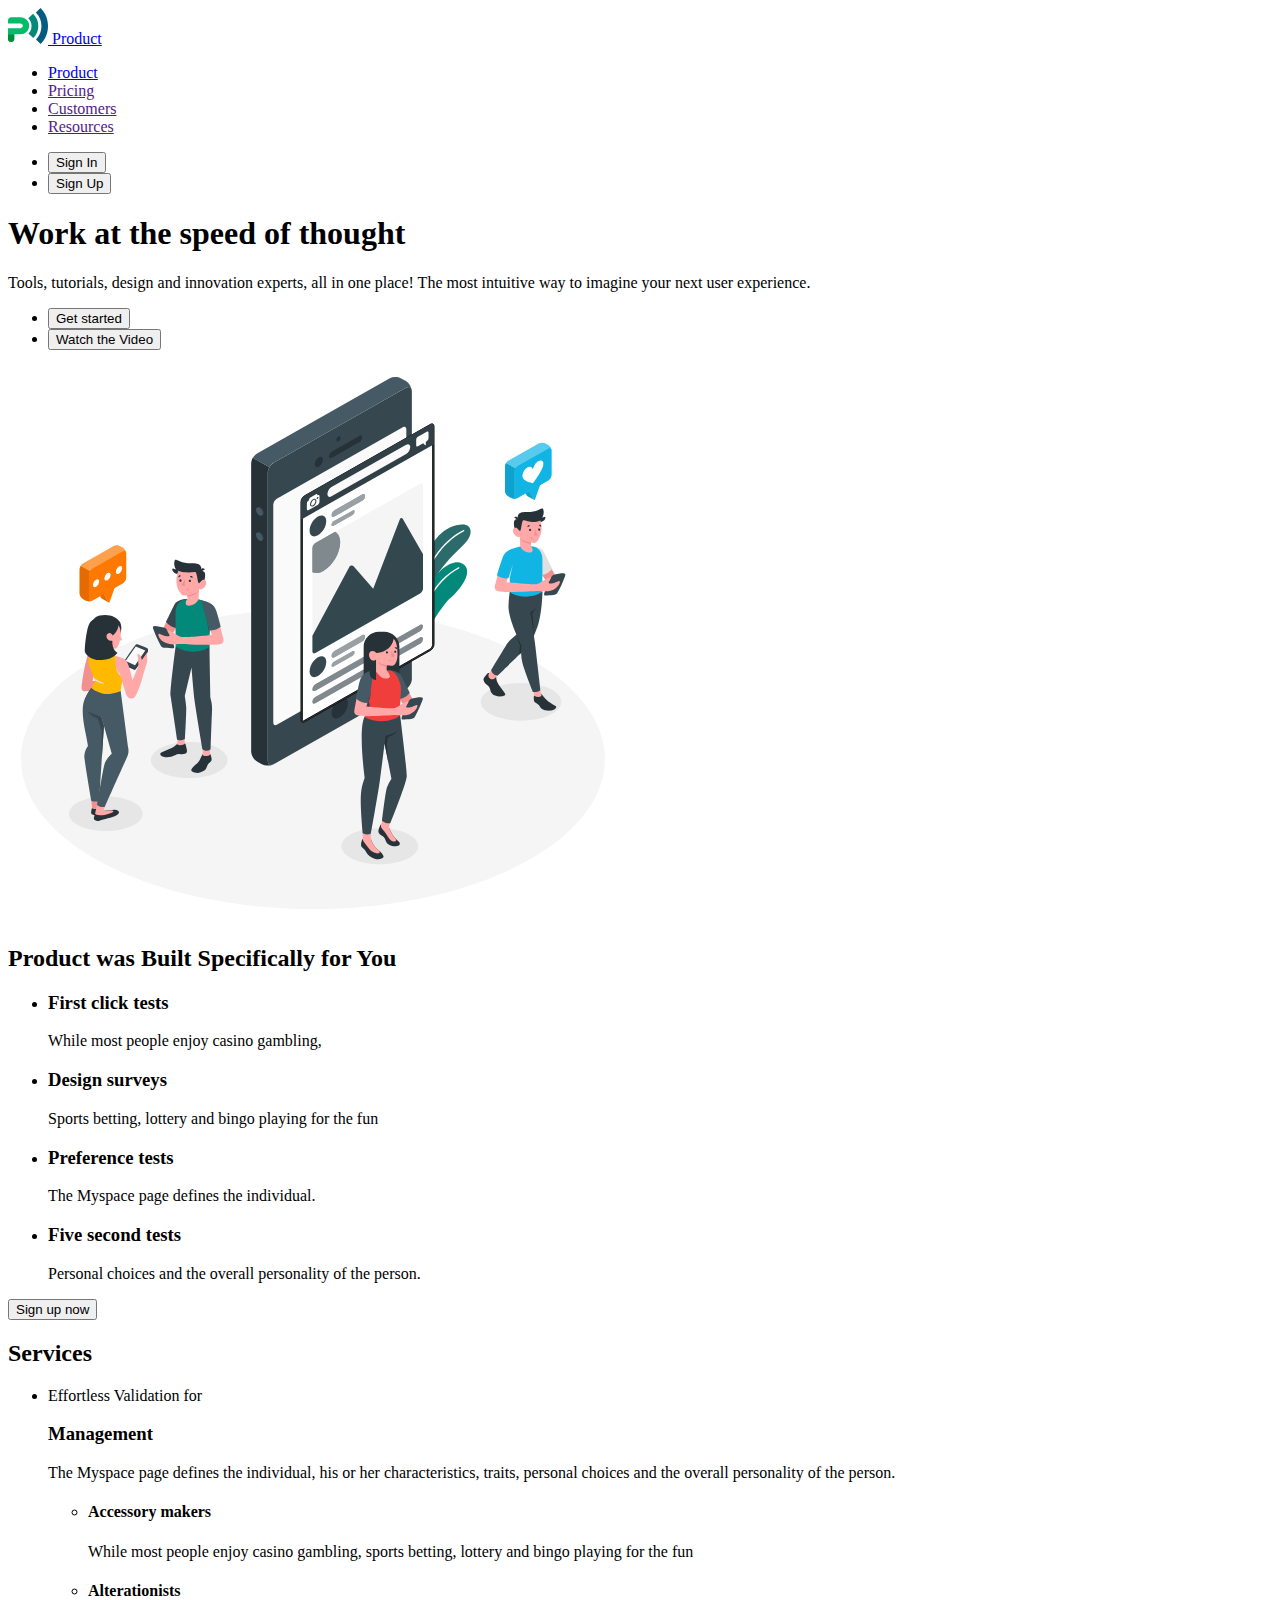
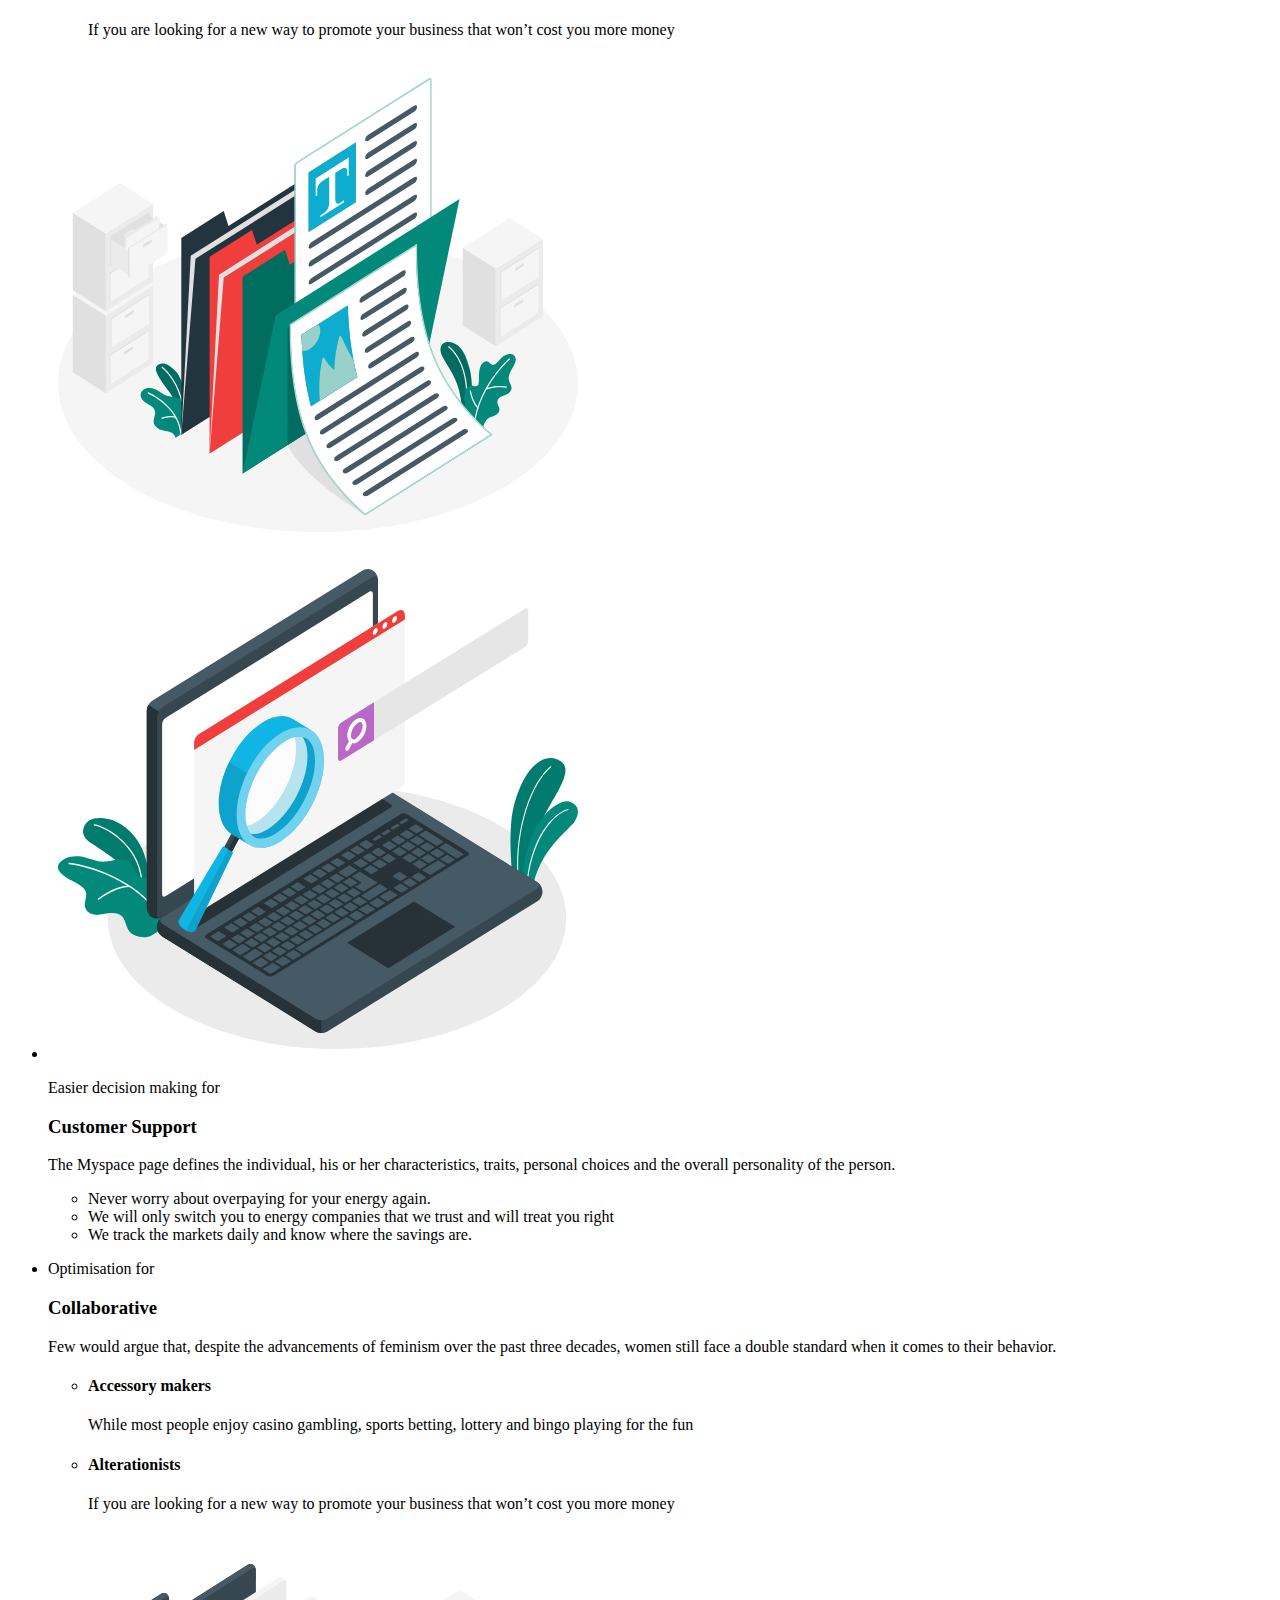
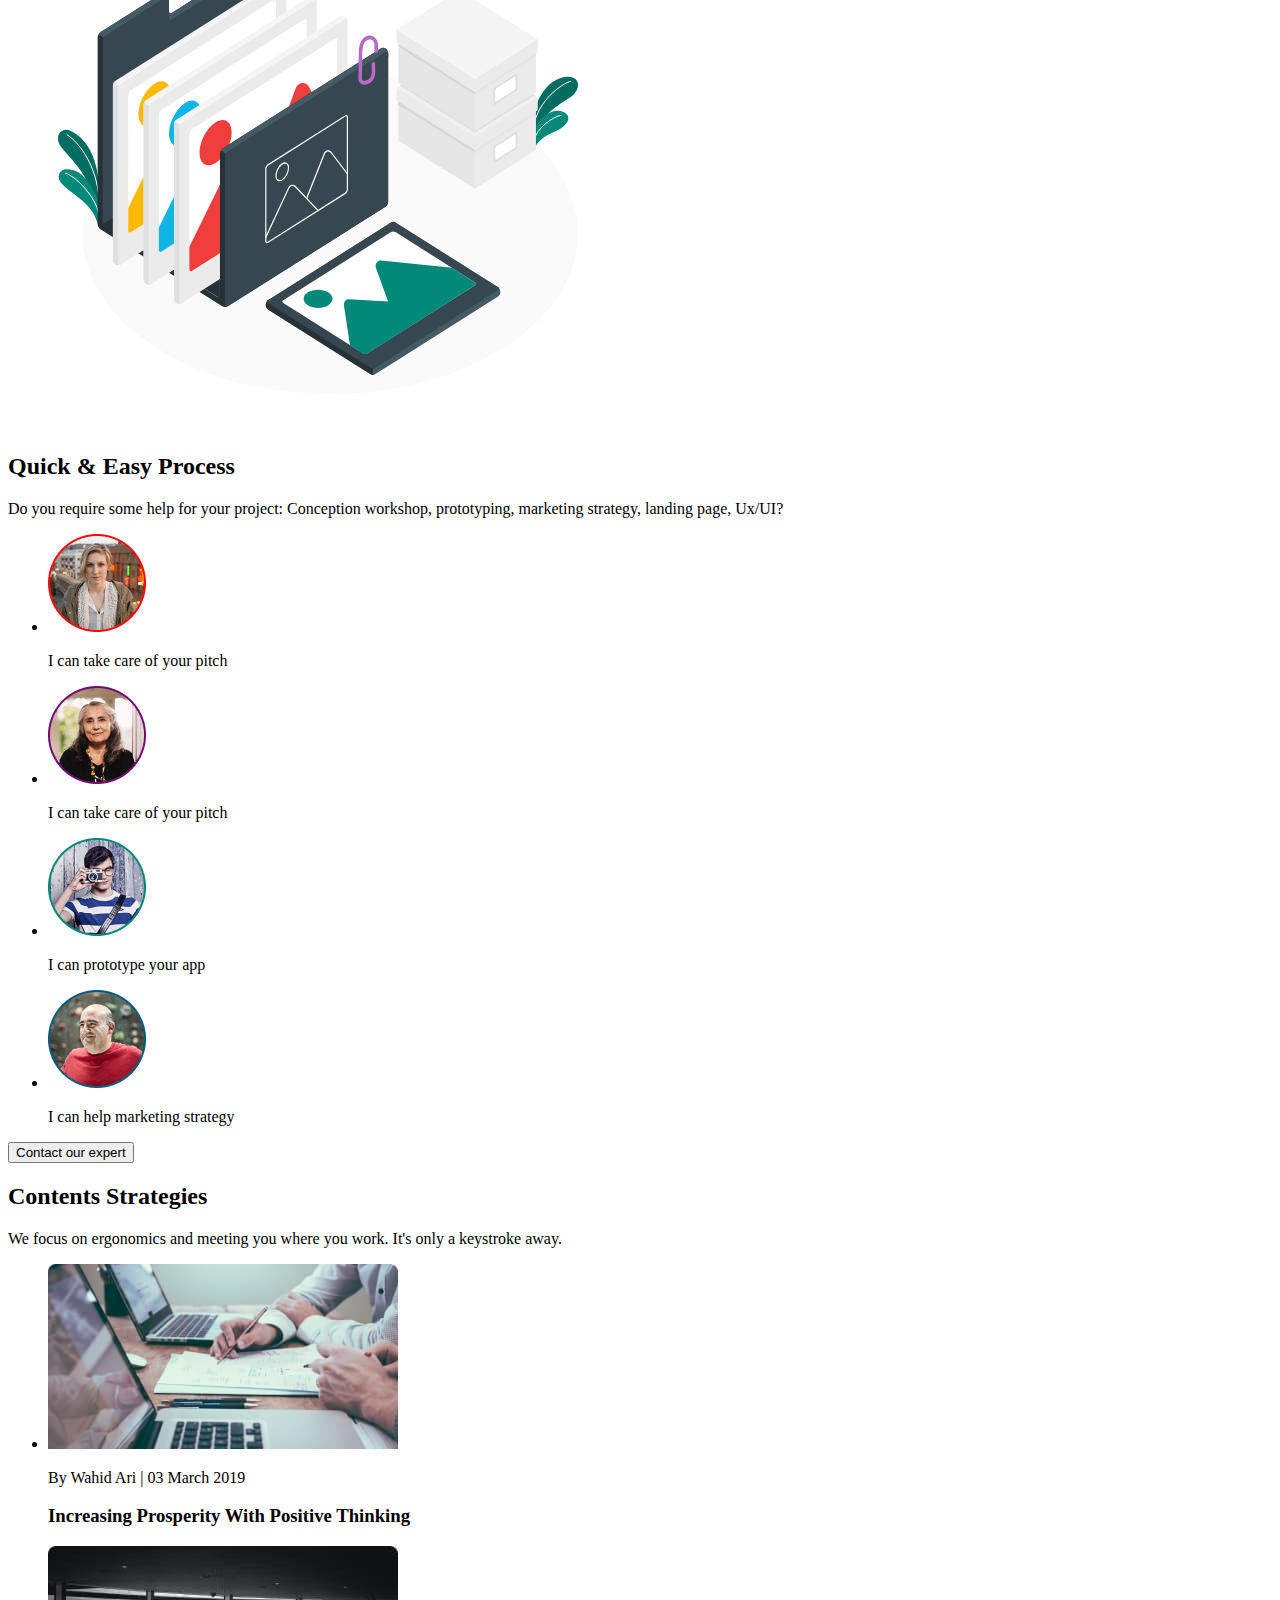
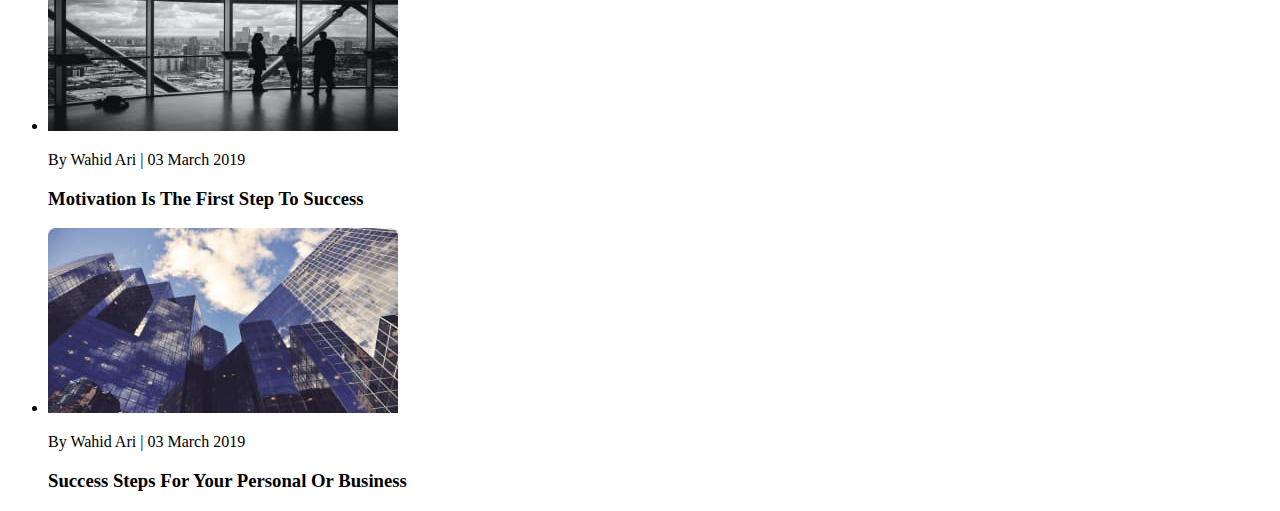
==== index.html @ 55a590fb "add strategies markup" ====
<!DOCTYPE html>
<html lang="en">
  <head>
    <meta charset="UTF-8" />
    <meta name="viewport" content="width=device-width, initial-scale=1.0" />
    <title>Product</title>
  </head>

  <body>
    <header>
      <nav>
        <a href="./index.html">
          <img src="./image/logo.svg" alt="logo" width="40" height="36" />
          Product
        </a>
        <ul>
          <li>
            <a href="./index.html">Product</a>
          </li>
          <li>
            <a href="">Pricing</a>
          </li>
          <li>
            <a href="">Customers</a>
          </li>
          <li>
            <a href="">Resources</a>
          </li>
        </ul>
      </nav>
      <ul>
        <li>
          <button type="button">Sign In</button>
        </li>
        <li>
          <button type="button">Sign Up</button>
        </li>
      </ul>
    </header>
    <main>
      <section>
        <h1>Work at the speed of thought</h1>
        <p>
          Tools, tutorials, design and innovation experts, all in one place! The
          most intuitive way to imagine your next user experience.
        </p>
        <ul>
          <li><button type="button">Get started</button></li>
          <li><button type="button">Watch the Video</button></li>
        </ul>
        <img
          src="./image/hero-img.svg"
          alt="hero img"
          width="610"
          height="555"
        />
      </section>
      <!-- section2 -->
      <section>
        <h2>Product was Built Specifically for You</h2>
        <ul>
          <li>
            <h3>First click tests</h3>
            <p>While most people enjoy casino gambling,</p>
          </li>
          <li>
            <h3>Design surveys</h3>
            <p>Sports betting, lottery and bingo playing for the fun</p>
          </li>
          <li>
            <h3>Preference tests</h3>
            <p>The Myspace page defines the individual.</p>
          </li>
          <li>
            <h3>Five second tests</h3>
            <p>Personal choices and the overall personality of the person.</p>
          </li>
        </ul>
        <button type="button">Sign up now</button>
      </section>
      <section>
        <h2>Services</h2>
        <ul>
          <li>
            <p>Effortless Validation for</p>
            <h3>Management</h3>
            <p>
              The Myspace page defines the individual, his or her
              characteristics, traits, personal choices and the overall
              personality of the person.
            </p>
            <ul>
              <li>
                <h4>Accessory makers</h4>
                <p>
                  While most people enjoy casino gambling, sports betting,
                  lottery and bingo playing for the fun
                </p>
              </li>
              <li>
                <h4>Alterationists</h4>
                <p>
                  If you are looking for a new way to promote your business that
                  won’t cost you more money
                </p>
              </li>
            </ul>
            <img
              src="./image/management-img.svg"
              alt="Management"
              width="540"
              height="500"
            />
          </li>
          <li>
            <img
              src="./image/support-img.svg"
              alt="Support"
              width="540"
              height="500"
            />
            <p>Easier decision making for</p>
            <h3>Customer Support</h3>
            <p>
              The Myspace page defines the individual, his or her
              characteristics, traits, personal choices and the overall
              personality of the person.
            </p>
            <ul>
              <li>Never worry about overpaying for your energy again.</li>
              <li>
                We will only switch you to energy companies that we trust and
                will treat you right
              </li>
              <li>
                We track the markets daily and know where the savings are.
              </li>
            </ul>
          </li>
          <li>
            <p>Optimisation for</p>
            <h3>Collaborative</h3>
            <p>
              Few would argue that, despite the advancements of feminism over
              the past three decades, women still face a double standard when it
              comes to their behavior.
            </p>
            <ul>
              <li>
                <h4>Accessory makers</h4>
                <p>
                  While most people enjoy casino gambling, sports betting,
                  lottery and bingo playing for the fun
                </p>
              </li>
              <li>
                <h4>Alterationists</h4>
                <p>
                  If you are looking for a new way to promote your business that
                  won’t cost you more money
                </p>
              </li>
            </ul>
            <img
              src="./image/collaboration-img.svg"
              alt="Collaboration"
              width="540"
              height="500"
            />
          </li>
        </ul>
      </section>

      <section>
        <h2>Quick & Easy Process</h2>
        <p>
          Do you require some help for your project: Conception workshop,
          prototyping, marketing strategy, landing page, Ux/UI?
        </p>
        <ul>
          <li>
            <img src="./image/avatar.png" alt="I can take care of your pitch" />
            <p>I can take care of your pitch</p>
          </li>
          <li>
            <img
              src="./image/avatar-1.png"
              alt="I can take care of your pitch"
            />
            <p>I can take care of your pitch</p>
          </li>
          <li>
            <img src="./image/avatar-2.png" alt="I can prototype your app" />
            <p>I can prototype your app</p>
          </li>
          <li>
            <img
              src="./image/avatar-3.png"
              alt="I can help marketing strategy"
            />
            <p>I can help marketing strategy</p>
          </li>
        </ul>
        <button type="button">Contact our expert</button>
      </section>
      <section>
        <h2>Contents Strategies</h2>
        <p>
          We focus on ergonomics and meeting you where you work. It's only a
          keystroke away.
        </p>
        <ul>
          <li>
            <img
              src="./image/image1.jpg"
              alt="laptop"
              width="350"
              height="185"
            />
            <p>By Wahid Ari | 03 March 2019</p>
            <h3>Increasing Prosperity With Positive Thinking</h3>
          </li>
          <li>
            <img src="./image/image2.jpg" alt="view" width="350" height="185" />
            <p>By Wahid Ari | 03 March 2019</p>
            <h3>Motivation Is The First Step To Success</h3>
          </li>
          <li>
            <img src="./image/image3.jpg" alt="city" width="350" height="185" />
            <p>By Wahid Ari | 03 March 2019</p>
            <h3>Success Steps For Your Personal Or Business</h3>
          </li>
        </ul>
      </section>
    </main>
  </body>
</html>
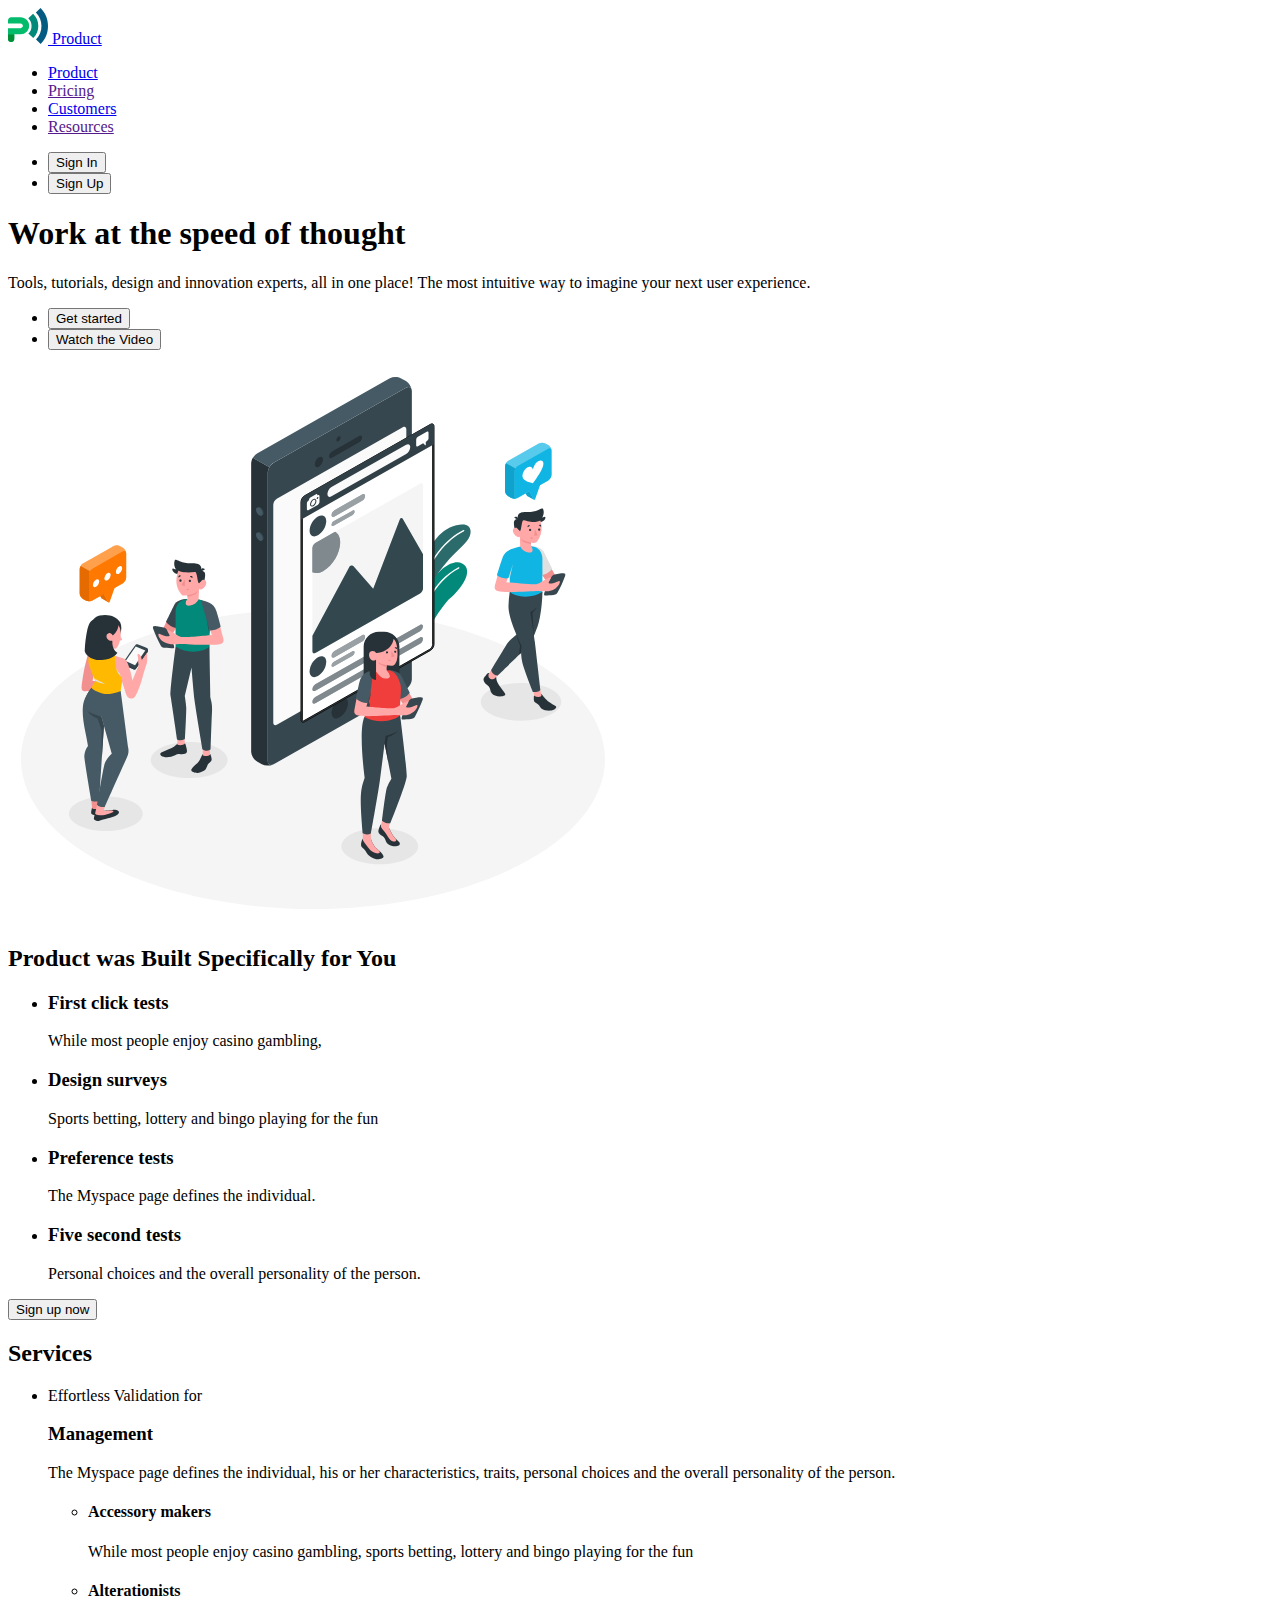
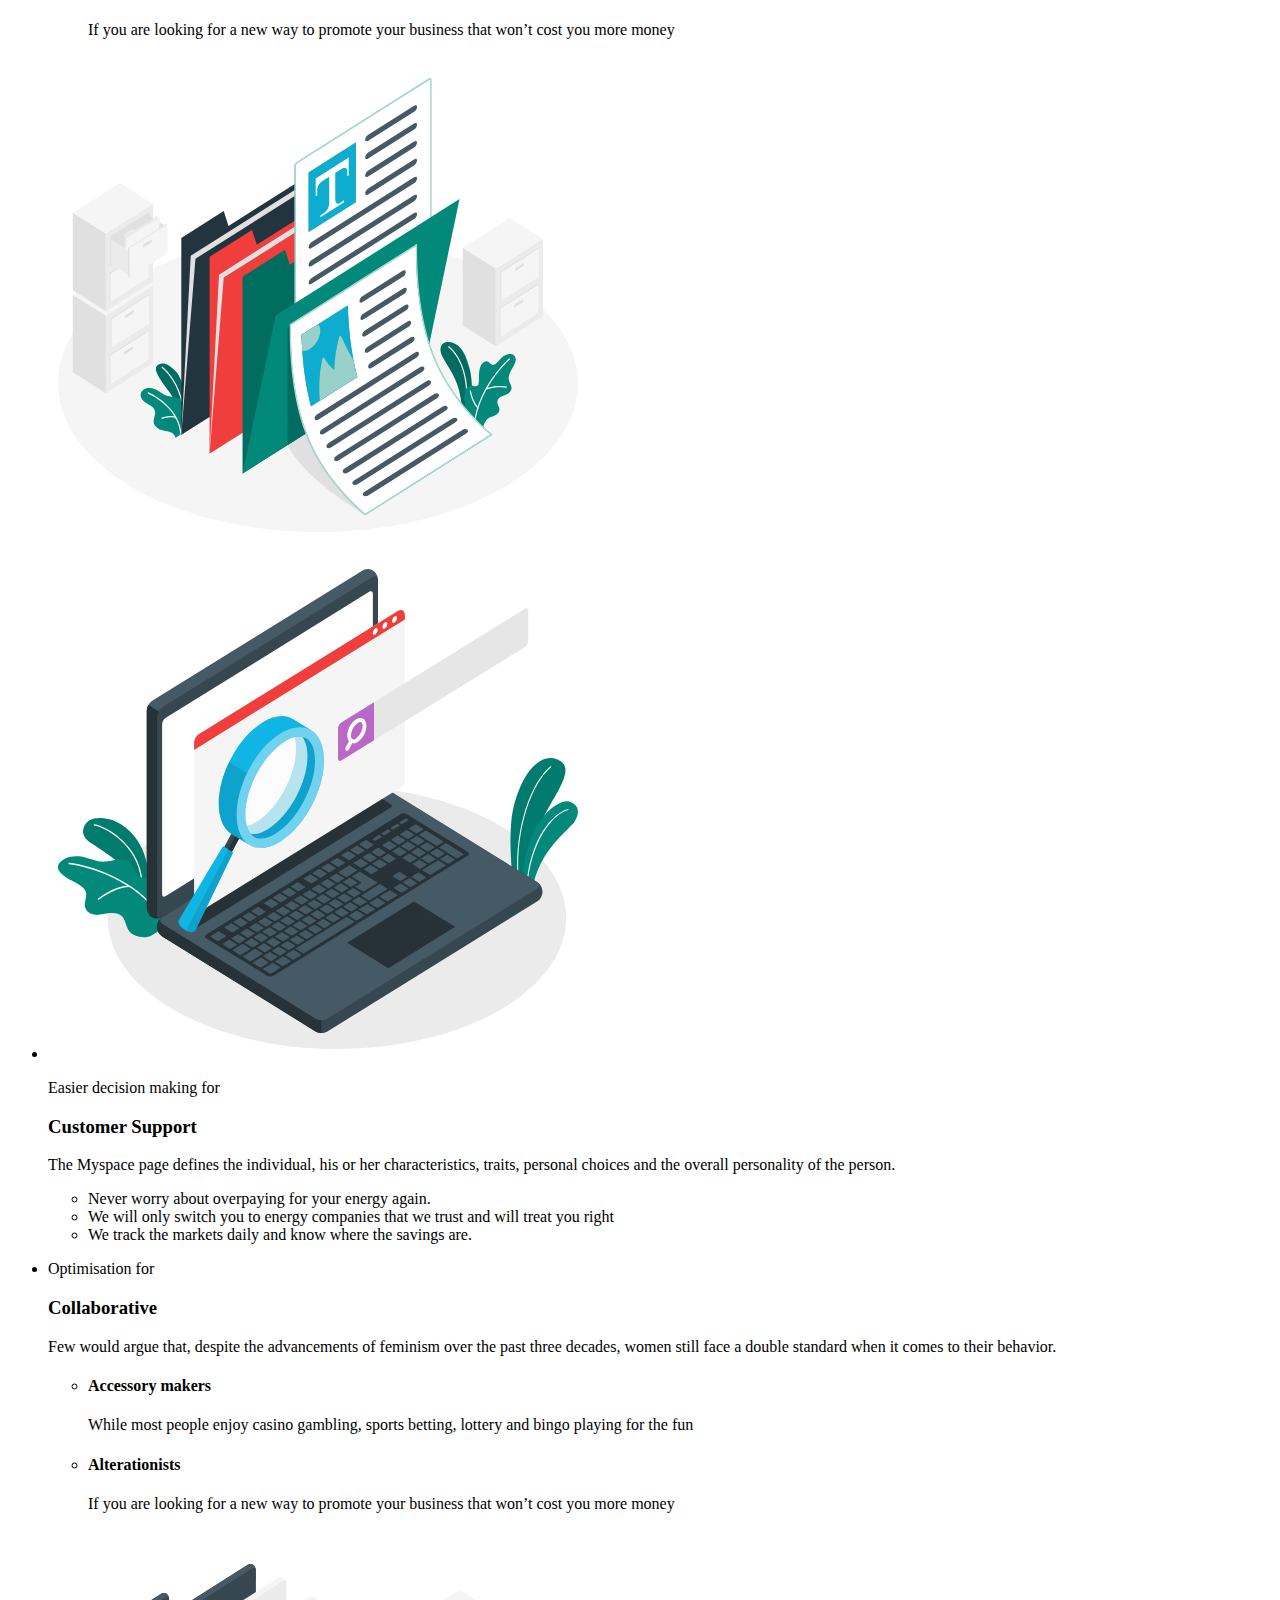
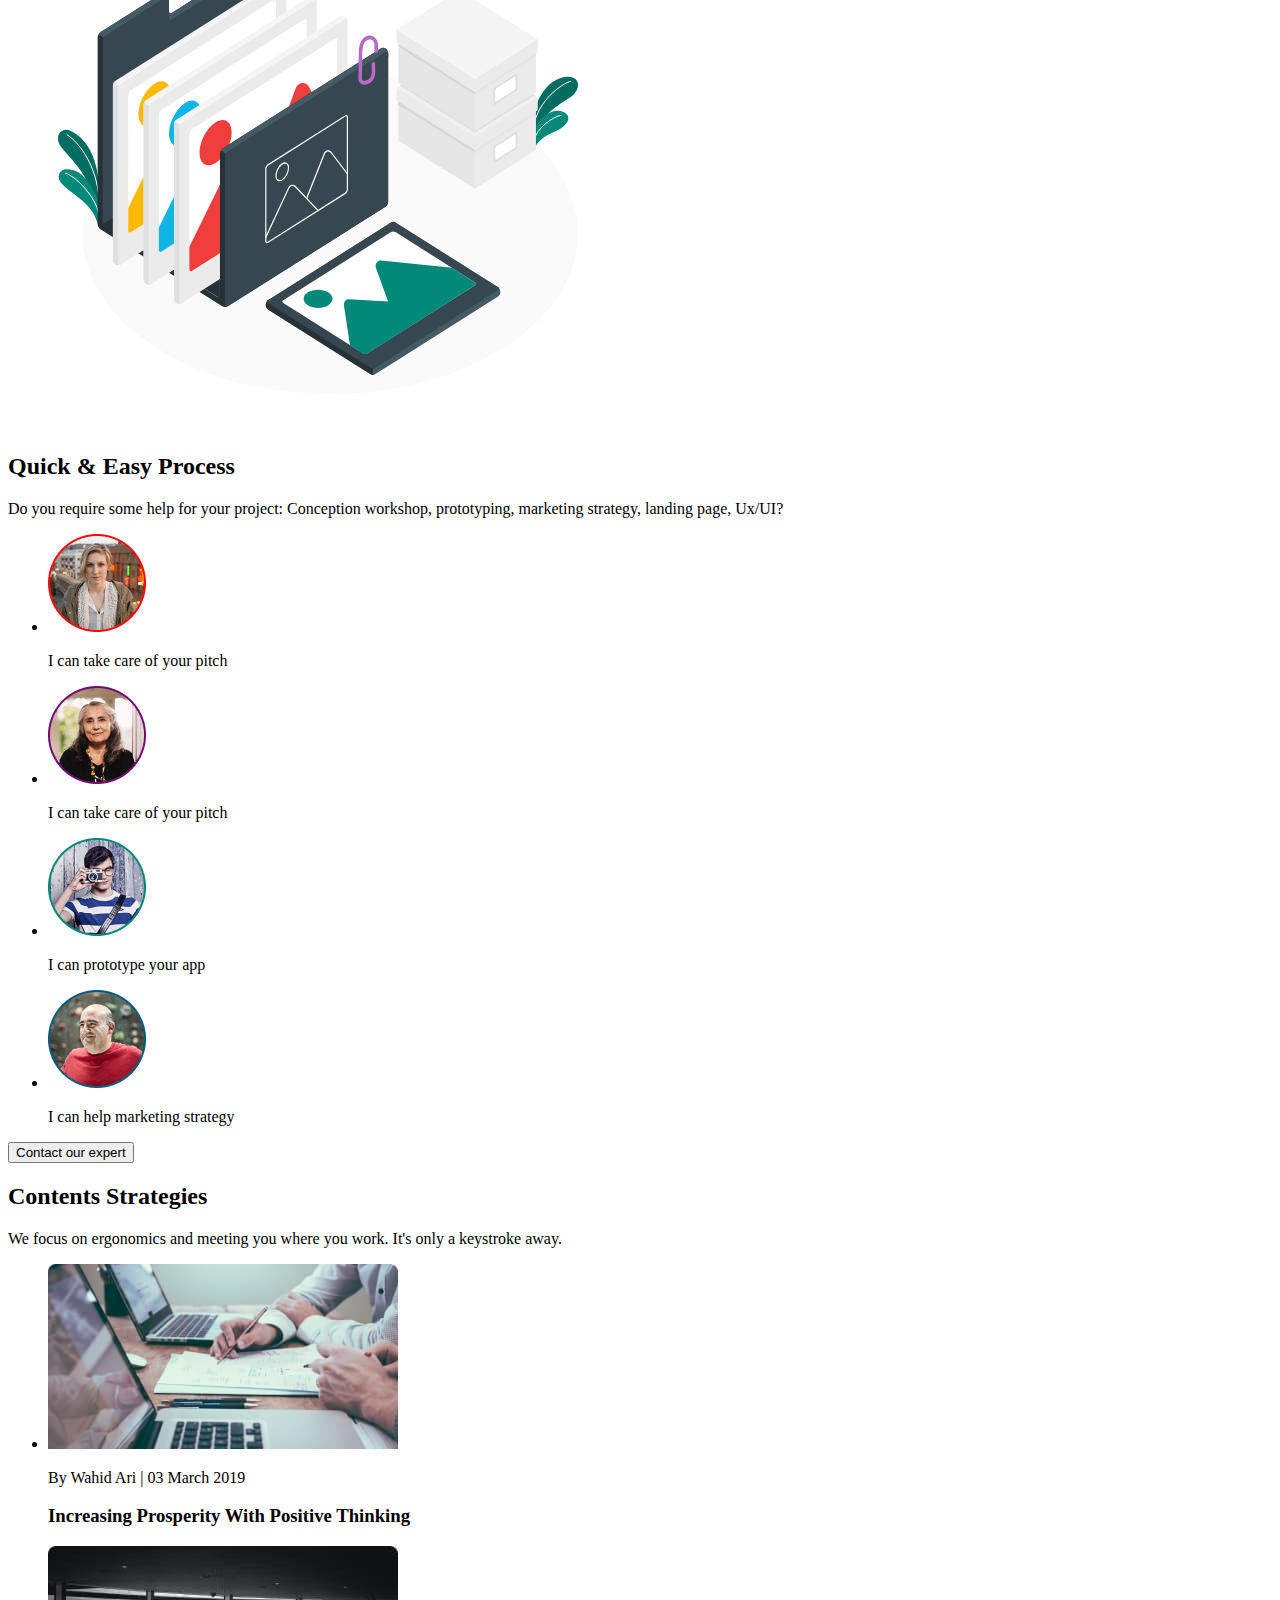
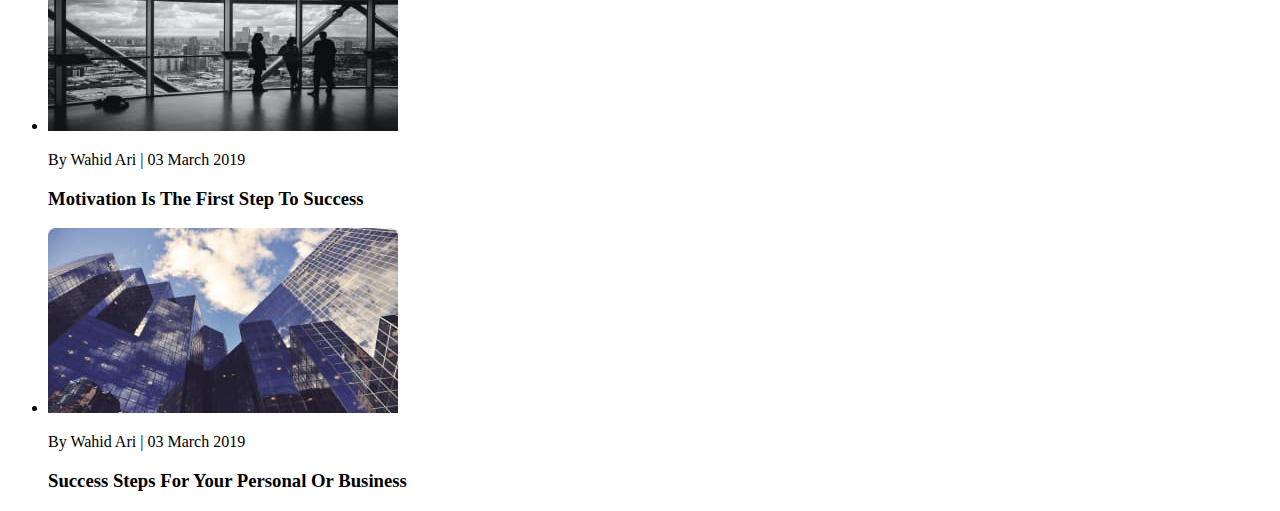
==== commit e31e8f4e: "edd second page" ====
--- a/index.html
+++ b/index.html
@@ -21,7 +21,7 @@
             <a href="">Pricing</a>
           </li>
           <li>
-            <a href="">Customers</a>
+            <a href="./customer.html">Customers</a>
           </li>
           <li>
             <a href="">Resources</a>
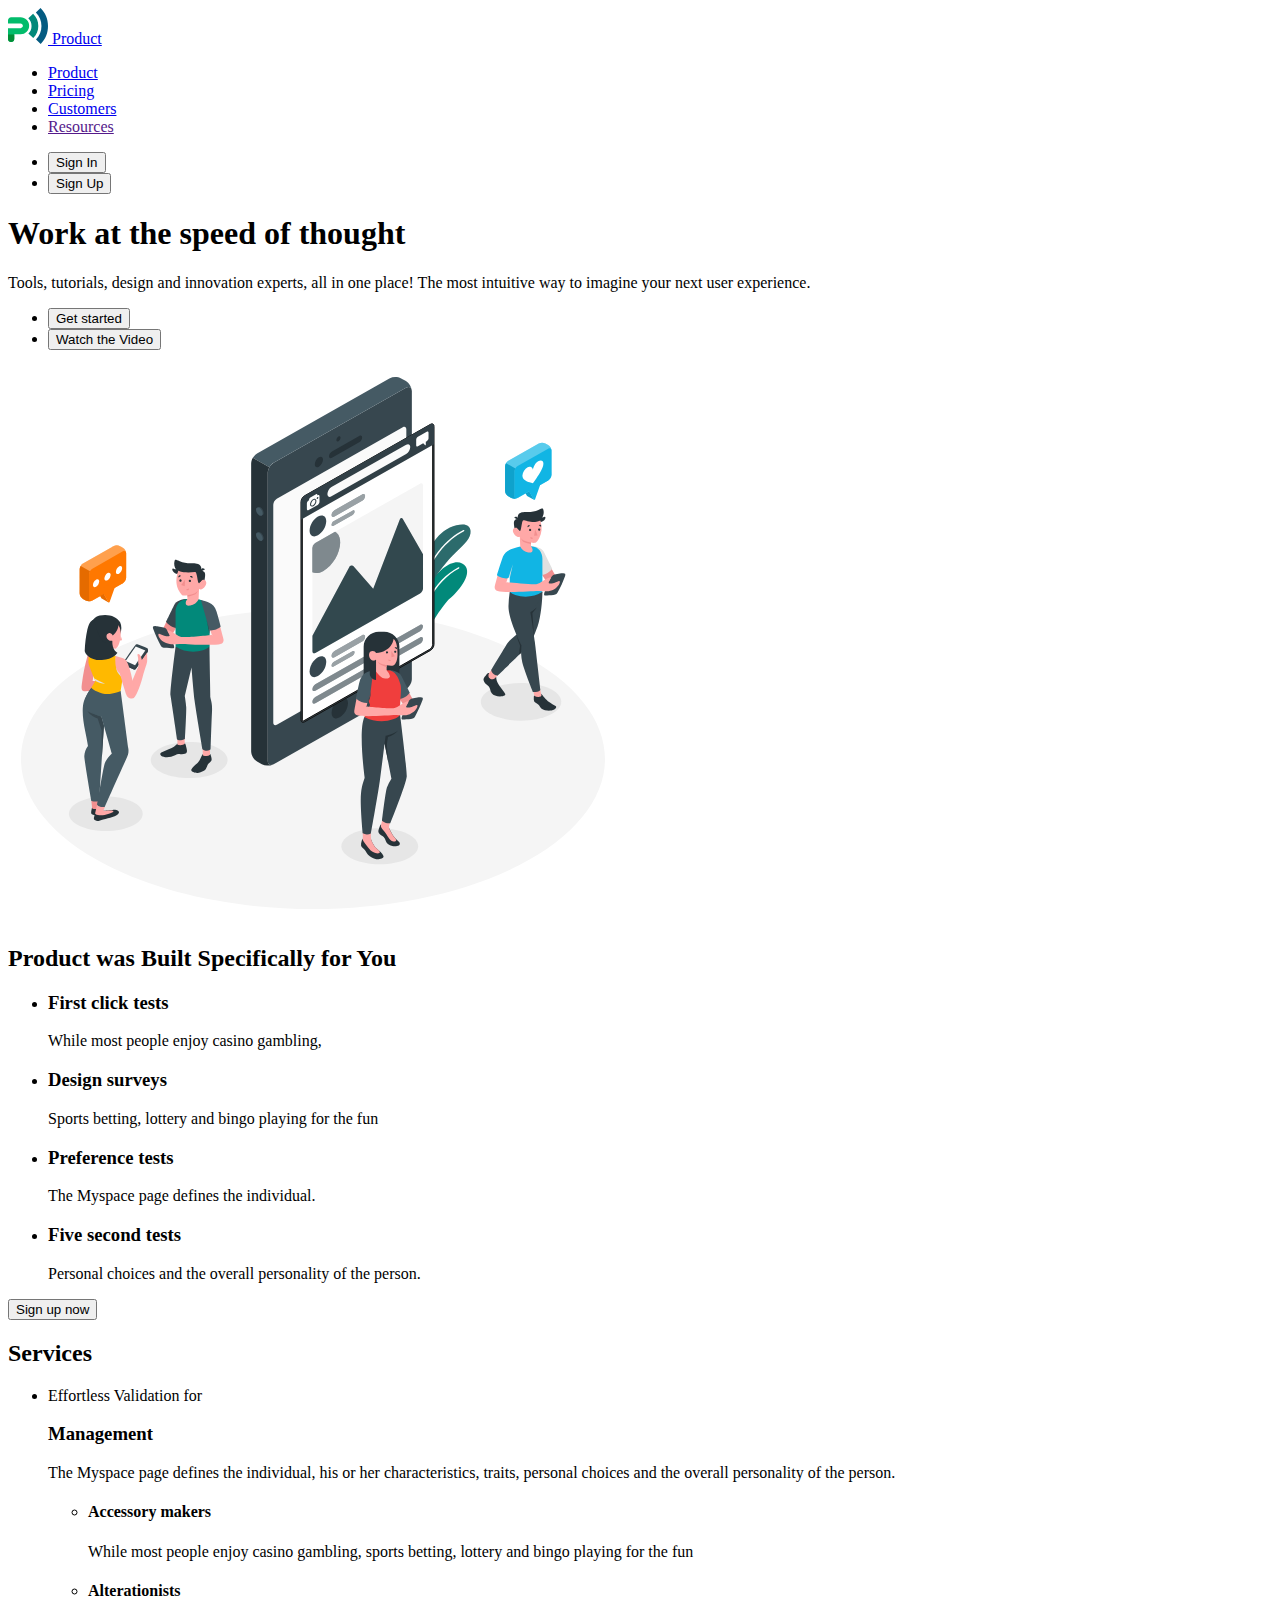
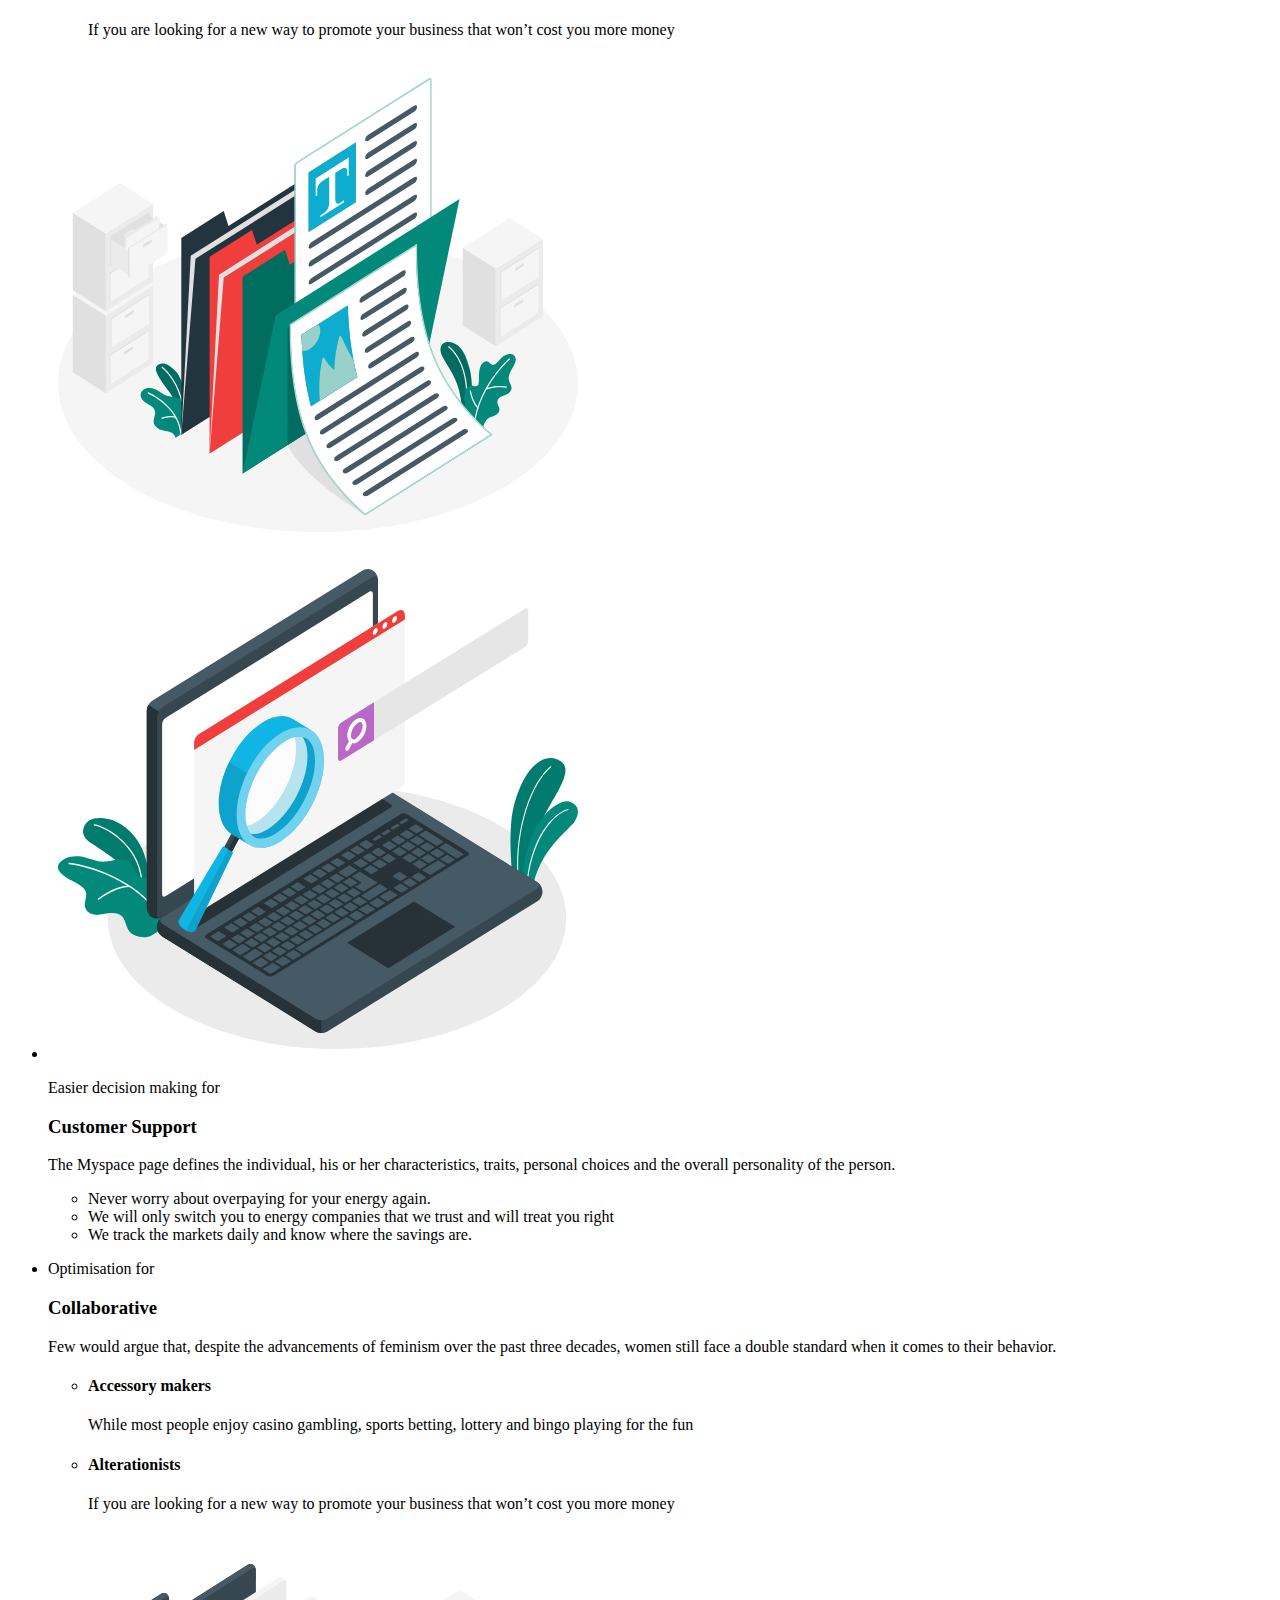
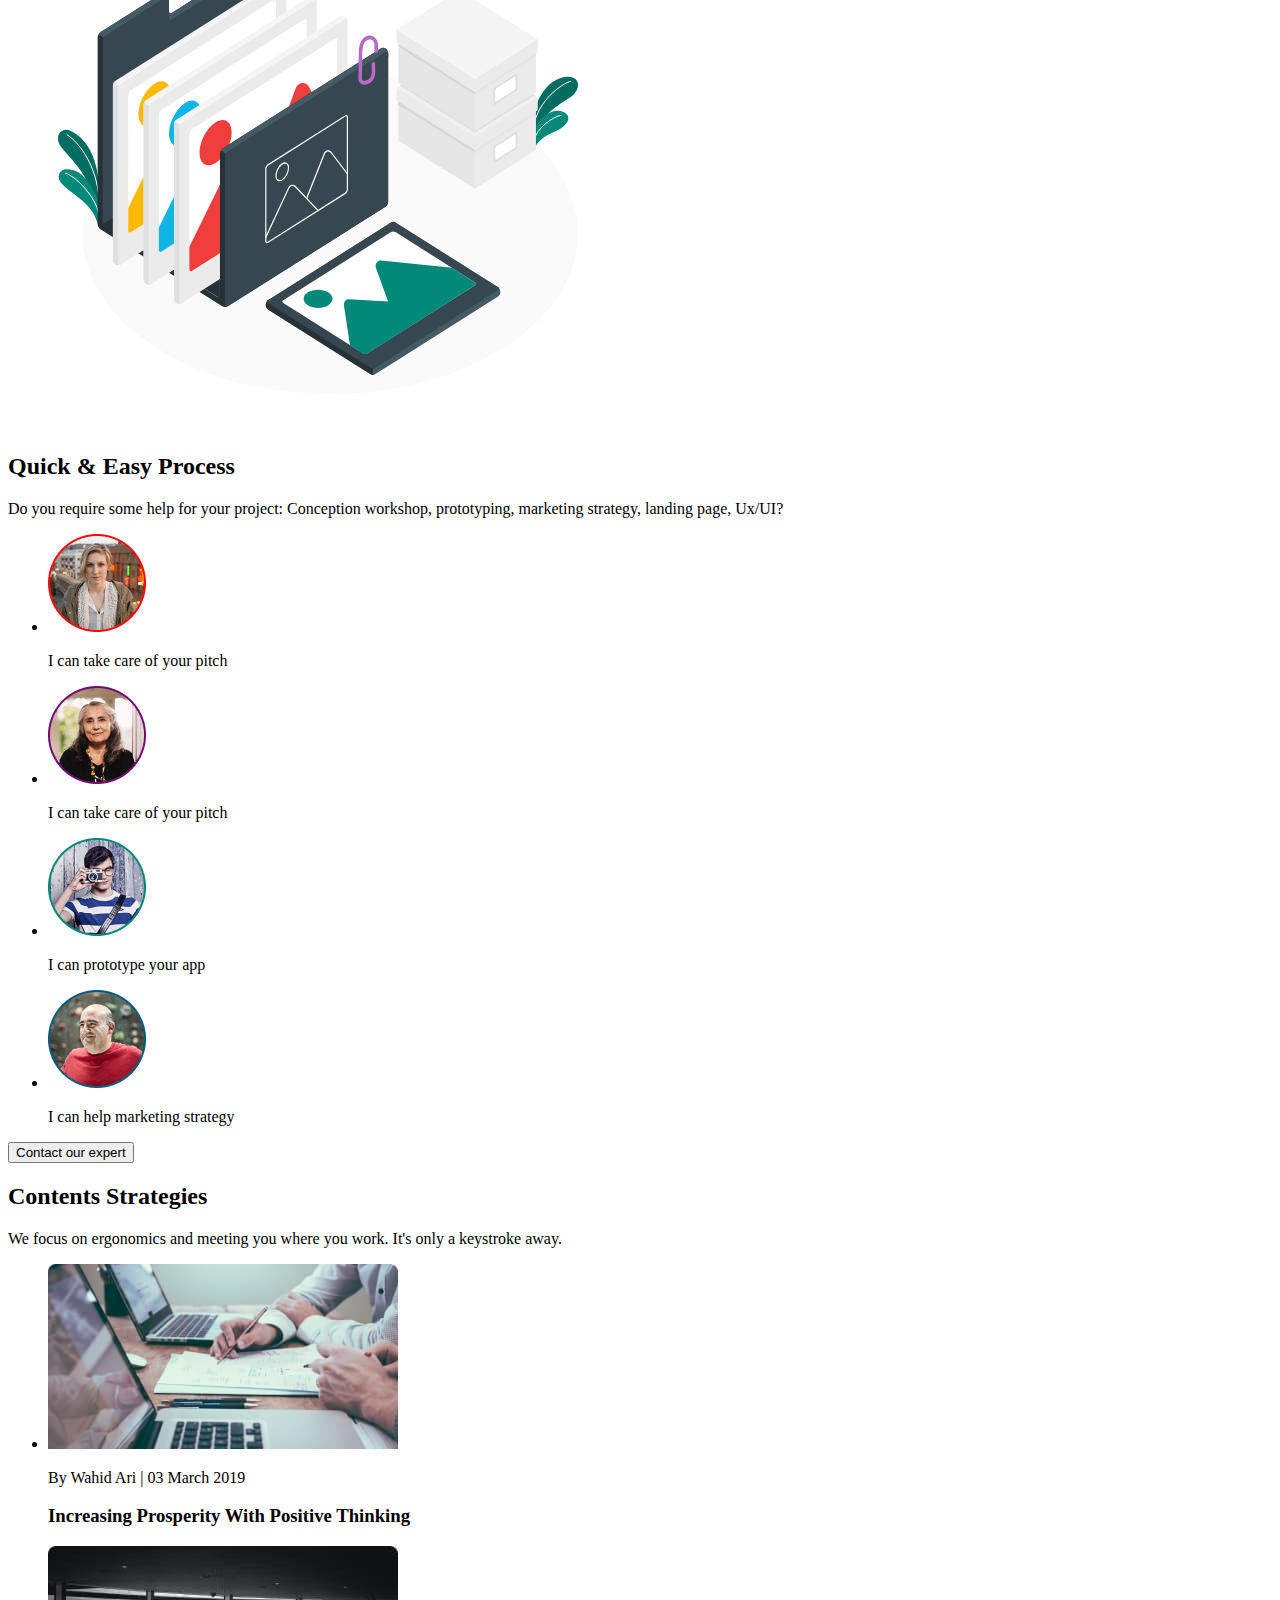
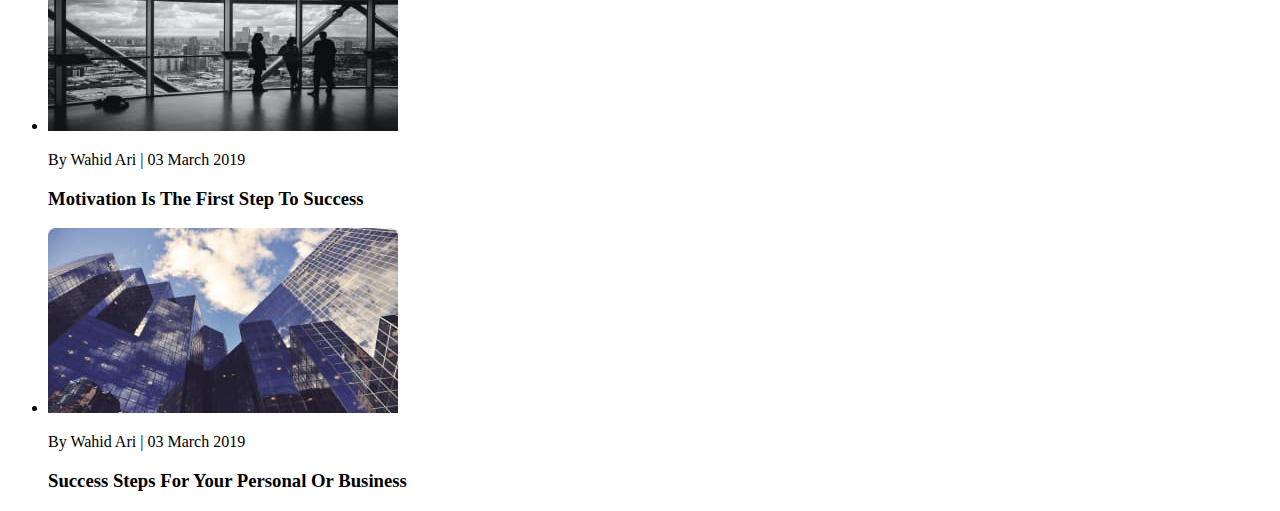
==== commit a1a2d5c5: "add pricing page" ====
--- a/index.html
+++ b/index.html
@@ -1,237 +1,208 @@
 <!DOCTYPE html>
 <html lang="en">
-  <head>
+
+<head>
     <meta charset="UTF-8" />
     <meta name="viewport" content="width=device-width, initial-scale=1.0" />
     <title>Product</title>
-  </head>
-
-  <body>
+</head>
+
+<body>
     <header>
-      <nav>
-        <a href="./index.html">
-          <img src="./image/logo.svg" alt="logo" width="40" height="36" />
-          Product
-        </a>
+        <nav>
+            <a href="./index.html">
+                <img src="./image/logo.svg" alt="logo" width="40" height="36" />
+                Product
+            </a>
+            <ul>
+                <li>
+                    <a href="./index.html">Product</a>
+                </li>
+                <li>
+                    <a href="./pricing.html">Pricing</a>
+                </li>
+                <li>
+                    <a href="./customer.html">Customers</a>
+                </li>
+                <li>
+                    <a href="">Resources</a>
+                </li>
+            </ul>
+        </nav>
         <ul>
-          <li>
-            <a href="./index.html">Product</a>
-          </li>
-          <li>
-            <a href="">Pricing</a>
-          </li>
-          <li>
-            <a href="./customer.html">Customers</a>
-          </li>
-          <li>
-            <a href="">Resources</a>
-          </li>
+            <li>
+                <button type="button">Sign In</button>
+            </li>
+            <li>
+                <button type="button">Sign Up</button>
+            </li>
         </ul>
-      </nav>
-      <ul>
-        <li>
-          <button type="button">Sign In</button>
-        </li>
-        <li>
-          <button type="button">Sign Up</button>
-        </li>
-      </ul>
     </header>
     <main>
-      <section>
-        <h1>Work at the speed of thought</h1>
-        <p>
-          Tools, tutorials, design and innovation experts, all in one place! The
-          most intuitive way to imagine your next user experience.
-        </p>
-        <ul>
-          <li><button type="button">Get started</button></li>
-          <li><button type="button">Watch the Video</button></li>
-        </ul>
-        <img
-          src="./image/hero-img.svg"
-          alt="hero img"
-          width="610"
-          height="555"
-        />
-      </section>
-      <!-- section2 -->
-      <section>
-        <h2>Product was Built Specifically for You</h2>
-        <ul>
-          <li>
-            <h3>First click tests</h3>
-            <p>While most people enjoy casino gambling,</p>
-          </li>
-          <li>
-            <h3>Design surveys</h3>
-            <p>Sports betting, lottery and bingo playing for the fun</p>
-          </li>
-          <li>
-            <h3>Preference tests</h3>
-            <p>The Myspace page defines the individual.</p>
-          </li>
-          <li>
-            <h3>Five second tests</h3>
-            <p>Personal choices and the overall personality of the person.</p>
-          </li>
-        </ul>
-        <button type="button">Sign up now</button>
-      </section>
-      <section>
-        <h2>Services</h2>
-        <ul>
-          <li>
-            <p>Effortless Validation for</p>
-            <h3>Management</h3>
+        <section>
+            <h1>Work at the speed of thought</h1>
             <p>
-              The Myspace page defines the individual, his or her
-              characteristics, traits, personal choices and the overall
-              personality of the person.
+                Tools, tutorials, design and innovation experts, all in one place! The
+                most intuitive way to imagine your next user experience.
             </p>
             <ul>
-              <li>
-                <h4>Accessory makers</h4>
-                <p>
-                  While most people enjoy casino gambling, sports betting,
-                  lottery and bingo playing for the fun
-                </p>
-              </li>
-              <li>
-                <h4>Alterationists</h4>
-                <p>
-                  If you are looking for a new way to promote your business that
-                  won’t cost you more money
-                </p>
-              </li>
-            </ul>
-            <img
-              src="./image/management-img.svg"
-              alt="Management"
-              width="540"
-              height="500"
-            />
-          </li>
-          <li>
-            <img
-              src="./image/support-img.svg"
-              alt="Support"
-              width="540"
-              height="500"
-            />
-            <p>Easier decision making for</p>
-            <h3>Customer Support</h3>
+                <li><button type="button">Get started</button></li>
+                <li><button type="button">Watch the Video</button></li>
+            </ul>
+            <img src="./image/hero-img.svg" alt="hero img" width="610" height="555" />
+        </section>
+        <!-- section2 -->
+        <section>
+            <h2>Product was Built Specifically for You</h2>
+            <ul>
+                <li>
+                    <h3>First click tests</h3>
+                    <p>While most people enjoy casino gambling,</p>
+                </li>
+                <li>
+                    <h3>Design surveys</h3>
+                    <p>Sports betting, lottery and bingo playing for the fun</p>
+                </li>
+                <li>
+                    <h3>Preference tests</h3>
+                    <p>The Myspace page defines the individual.</p>
+                </li>
+                <li>
+                    <h3>Five second tests</h3>
+                    <p>Personal choices and the overall personality of the person.</p>
+                </li>
+            </ul>
+            <button type="button">Sign up now</button>
+        </section>
+        <section>
+            <h2>Services</h2>
+            <ul>
+                <li>
+                    <p>Effortless Validation for</p>
+                    <h3>Management</h3>
+                    <p>
+                        The Myspace page defines the individual, his or her
+                        characteristics, traits, personal choices and the overall
+                        personality of the person.
+                    </p>
+                    <ul>
+                        <li>
+                            <h4>Accessory makers</h4>
+                            <p>
+                                While most people enjoy casino gambling, sports betting,
+                                lottery and bingo playing for the fun
+                            </p>
+                        </li>
+                        <li>
+                            <h4>Alterationists</h4>
+                            <p>
+                                If you are looking for a new way to promote your business that
+                                won’t cost you more money
+                            </p>
+                        </li>
+                    </ul>
+                    <img src="./image/management-img.svg" alt="Management" width="540" height="500" />
+                </li>
+                <li>
+                    <img src="./image/support-img.svg" alt="Support" width="540" height="500" />
+                    <p>Easier decision making for</p>
+                    <h3>Customer Support</h3>
+                    <p>
+                        The Myspace page defines the individual, his or her
+                        characteristics, traits, personal choices and the overall
+                        personality of the person.
+                    </p>
+                    <ul>
+                        <li>Never worry about overpaying for your energy again.</li>
+                        <li>
+                            We will only switch you to energy companies that we trust and
+                            will treat you right
+                        </li>
+                        <li>
+                            We track the markets daily and know where the savings are.
+                        </li>
+                    </ul>
+                </li>
+                <li>
+                    <p>Optimisation for</p>
+                    <h3>Collaborative</h3>
+                    <p>
+                        Few would argue that, despite the advancements of feminism over
+                        the past three decades, women still face a double standard when it
+                        comes to their behavior.
+                    </p>
+                    <ul>
+                        <li>
+                            <h4>Accessory makers</h4>
+                            <p>
+                                While most people enjoy casino gambling, sports betting,
+                                lottery and bingo playing for the fun
+                            </p>
+                        </li>
+                        <li>
+                            <h4>Alterationists</h4>
+                            <p>
+                                If you are looking for a new way to promote your business that
+                                won’t cost you more money
+                            </p>
+                        </li>
+                    </ul>
+                    <img src="./image/collaboration-img.svg" alt="Collaboration" width="540" height="500" />
+                </li>
+            </ul>
+        </section>
+
+        <section>
+            <h2>Quick & Easy Process</h2>
             <p>
-              The Myspace page defines the individual, his or her
-              characteristics, traits, personal choices and the overall
-              personality of the person.
+                Do you require some help for your project: Conception workshop,
+                prototyping, marketing strategy, landing page, Ux/UI?
             </p>
             <ul>
-              <li>Never worry about overpaying for your energy again.</li>
-              <li>
-                We will only switch you to energy companies that we trust and
-                will treat you right
-              </li>
-              <li>
-                We track the markets daily and know where the savings are.
-              </li>
-            </ul>
-          </li>
-          <li>
-            <p>Optimisation for</p>
-            <h3>Collaborative</h3>
+                <li>
+                    <img src="./image/avatar.png" alt="I can take care of your pitch" />
+                    <p>I can take care of your pitch</p>
+                </li>
+                <li>
+                    <img src="./image/avatar-1.png" alt="I can take care of your pitch" />
+                    <p>I can take care of your pitch</p>
+                </li>
+                <li>
+                    <img src="./image/avatar-2.png" alt="I can prototype your app" />
+                    <p>I can prototype your app</p>
+                </li>
+                <li>
+                    <img src="./image/avatar-3.png" alt="I can help marketing strategy" />
+                    <p>I can help marketing strategy</p>
+                </li>
+            </ul>
+            <button type="button">Contact our expert</button>
+        </section>
+        <section>
+            <h2>Contents Strategies</h2>
             <p>
-              Few would argue that, despite the advancements of feminism over
-              the past three decades, women still face a double standard when it
-              comes to their behavior.
+                We focus on ergonomics and meeting you where you work. It's only a
+                keystroke away.
             </p>
             <ul>
-              <li>
-                <h4>Accessory makers</h4>
-                <p>
-                  While most people enjoy casino gambling, sports betting,
-                  lottery and bingo playing for the fun
-                </p>
-              </li>
-              <li>
-                <h4>Alterationists</h4>
-                <p>
-                  If you are looking for a new way to promote your business that
-                  won’t cost you more money
-                </p>
-              </li>
-            </ul>
-            <img
-              src="./image/collaboration-img.svg"
-              alt="Collaboration"
-              width="540"
-              height="500"
-            />
-          </li>
-        </ul>
-      </section>
-
-      <section>
-        <h2>Quick & Easy Process</h2>
-        <p>
-          Do you require some help for your project: Conception workshop,
-          prototyping, marketing strategy, landing page, Ux/UI?
-        </p>
-        <ul>
-          <li>
-            <img src="./image/avatar.png" alt="I can take care of your pitch" />
-            <p>I can take care of your pitch</p>
-          </li>
-          <li>
-            <img
-              src="./image/avatar-1.png"
-              alt="I can take care of your pitch"
-            />
-            <p>I can take care of your pitch</p>
-          </li>
-          <li>
-            <img src="./image/avatar-2.png" alt="I can prototype your app" />
-            <p>I can prototype your app</p>
-          </li>
-          <li>
-            <img
-              src="./image/avatar-3.png"
-              alt="I can help marketing strategy"
-            />
-            <p>I can help marketing strategy</p>
-          </li>
-        </ul>
-        <button type="button">Contact our expert</button>
-      </section>
-      <section>
-        <h2>Contents Strategies</h2>
-        <p>
-          We focus on ergonomics and meeting you where you work. It's only a
-          keystroke away.
-        </p>
-        <ul>
-          <li>
-            <img
-              src="./image/image1.jpg"
-              alt="laptop"
-              width="350"
-              height="185"
-            />
-            <p>By Wahid Ari | 03 March 2019</p>
-            <h3>Increasing Prosperity With Positive Thinking</h3>
-          </li>
-          <li>
-            <img src="./image/image2.jpg" alt="view" width="350" height="185" />
-            <p>By Wahid Ari | 03 March 2019</p>
-            <h3>Motivation Is The First Step To Success</h3>
-          </li>
-          <li>
-            <img src="./image/image3.jpg" alt="city" width="350" height="185" />
-            <p>By Wahid Ari | 03 March 2019</p>
-            <h3>Success Steps For Your Personal Or Business</h3>
-          </li>
-        </ul>
-      </section>
+                <li>
+                    <img src="./image/image1.jpg" alt="laptop" width="350" height="185" />
+                    <p>By Wahid Ari | 03 March 2019</p>
+                    <h3>Increasing Prosperity With Positive Thinking</h3>
+                </li>
+                <li>
+                    <img src="./image/image2.jpg" alt="view" width="350" height="185" />
+                    <p>By Wahid Ari | 03 March 2019</p>
+                    <h3>Motivation Is The First Step To Success</h3>
+                </li>
+                <li>
+                    <img src="./image/image3.jpg" alt="city" width="350" height="185" />
+                    <p>By Wahid Ari | 03 March 2019</p>
+                    <h3>Success Steps For Your Personal Or Business</h3>
+                </li>
+            </ul>
+        </section>
     </main>
-  </body>
-</html>
+</body>
+
+</html>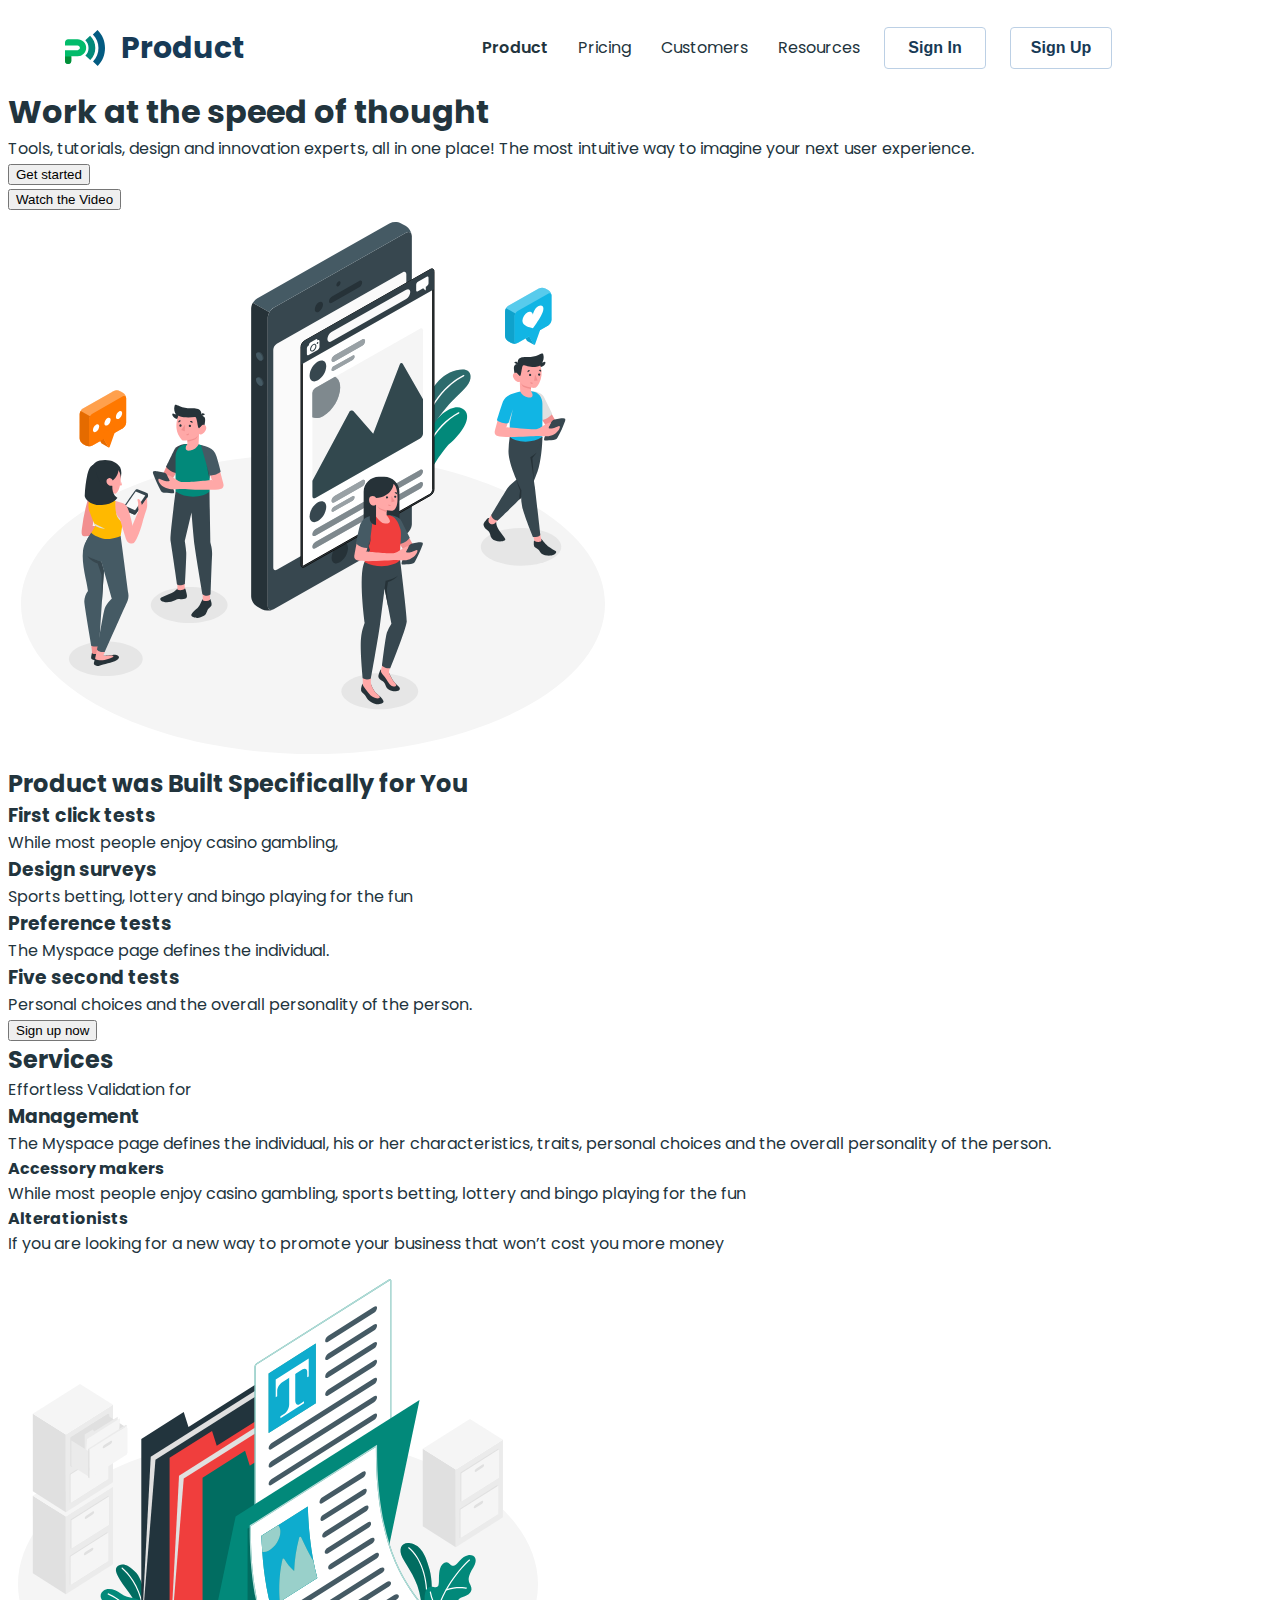
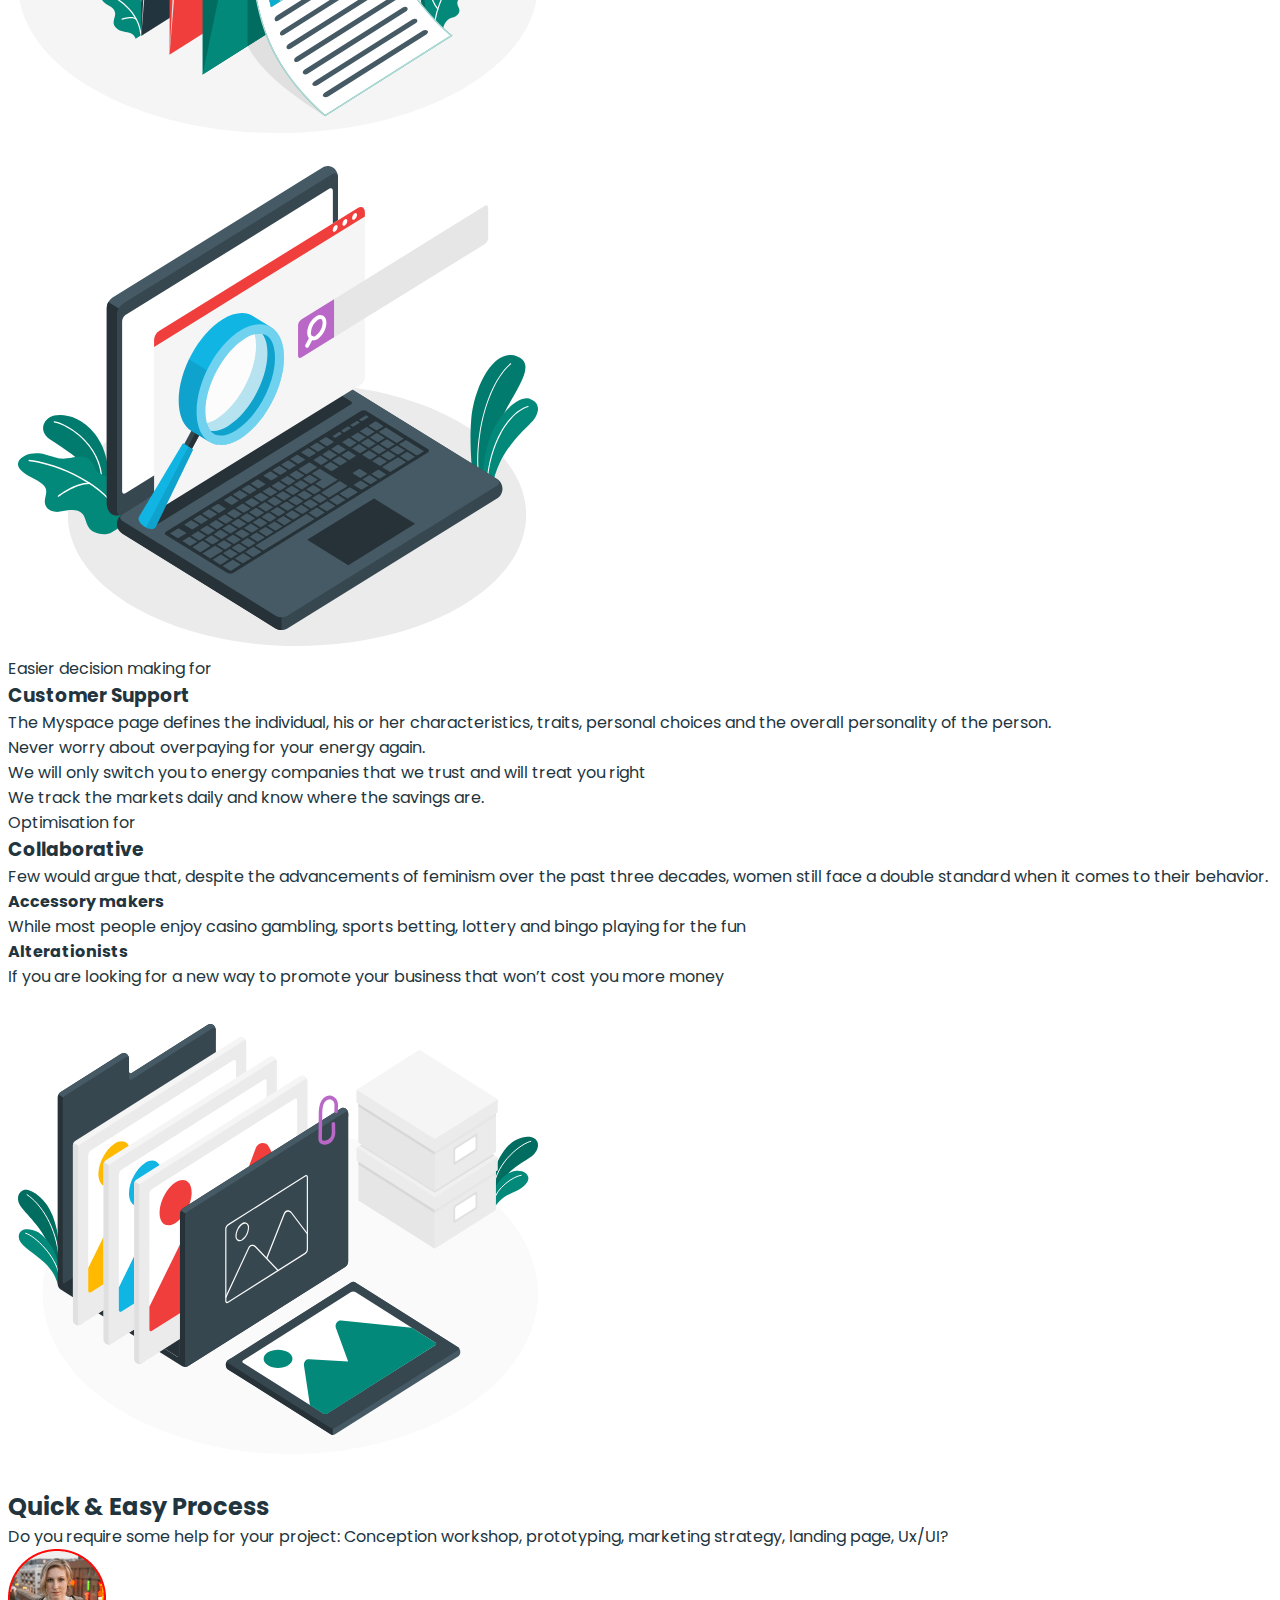
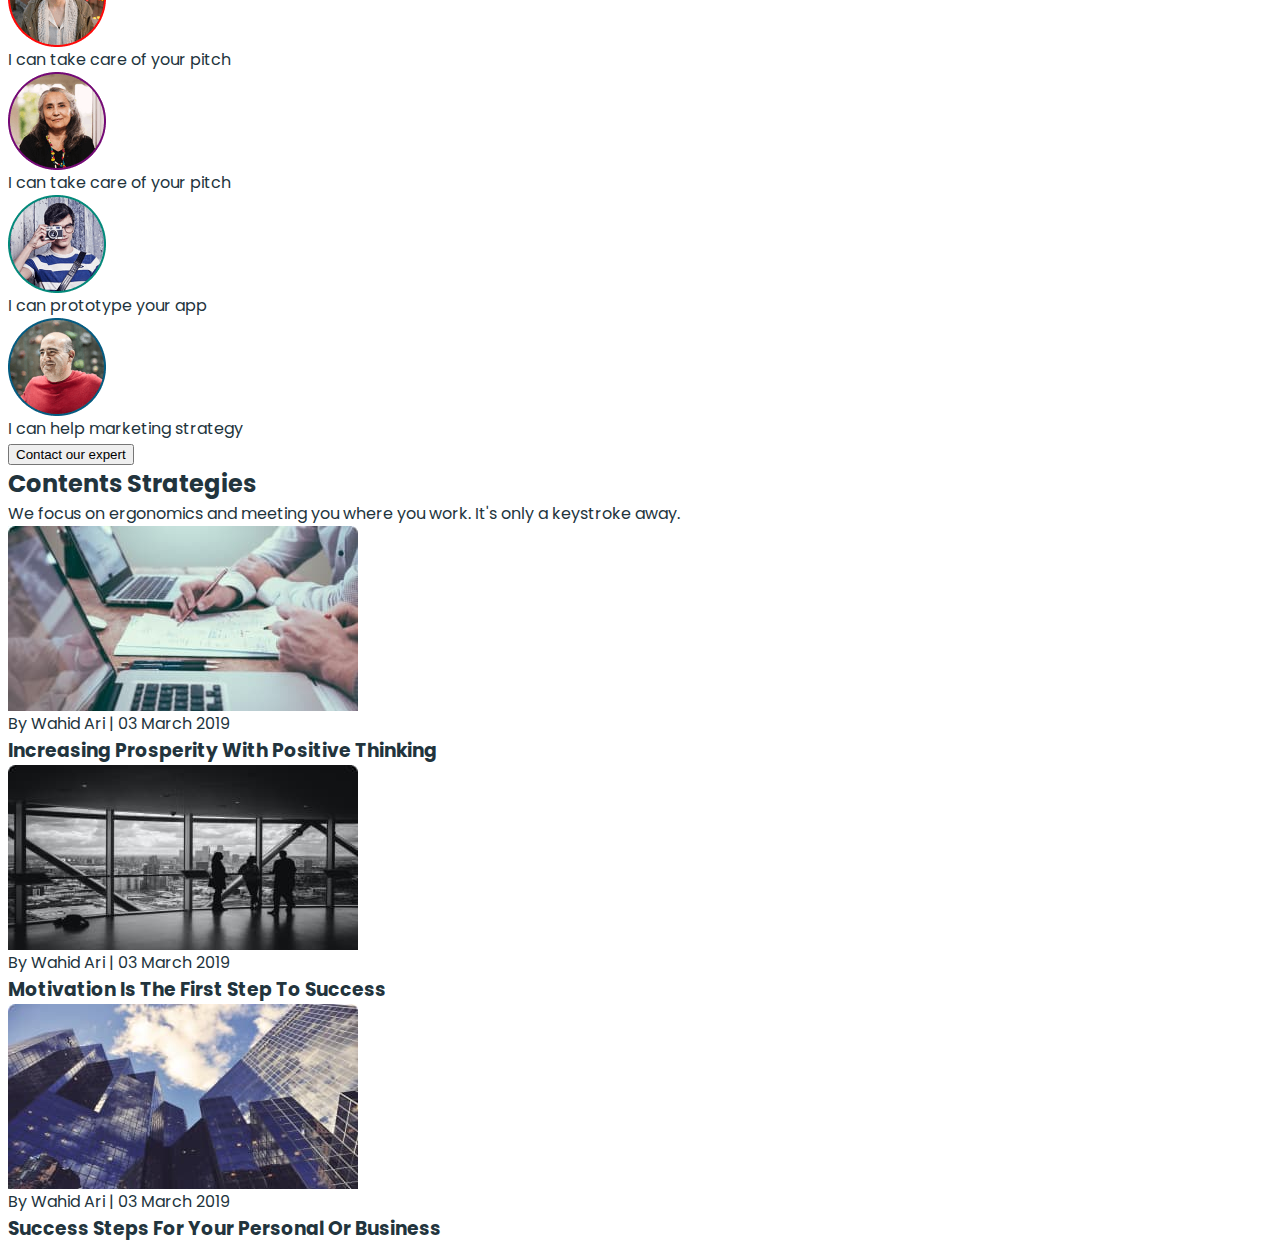
==== commit ed010d86: "add header styles" ====
--- a/index.html
+++ b/index.html
@@ -1,208 +1,262 @@
 <!DOCTYPE html>
 <html lang="en">
-
-<head>
+  <head>
     <meta charset="UTF-8" />
     <meta name="viewport" content="width=device-width, initial-scale=1.0" />
     <title>Product</title>
-</head>
-
-<body>
-    <header>
-        <nav>
-            <a href="./index.html">
-                <img src="./image/logo.svg" alt="logo" width="40" height="36" />
-                Product
-            </a>
-            <ul>
-                <li>
-                    <a href="./index.html">Product</a>
-                </li>
-                <li>
-                    <a href="./pricing.html">Pricing</a>
-                </li>
-                <li>
-                    <a href="./customer.html">Customers</a>
-                </li>
-                <li>
-                    <a href="">Resources</a>
-                </li>
-            </ul>
+
+    <link
+      rel="stylesheet"
+      href="https://cdnjs.cloudflare.com/ajax/libs/modern-normalize/3.0.1/modern-normalize.min.css"
+      integrity="sha512-q6WgHqiHlKyOqslT/lgBgodhd03Wp4BEqKeW6nNtlOY4quzyG3VoQKFrieaCeSnuVseNKRGpGeDU3qPmabCANg=="
+      crossorigin="anonymous"
+      referrerpolicy="no-referrer"
+    />
+
+    <link rel="preconnect" href="https://fonts.googleapis.com" />
+    <link rel="preconnect" href="https://fonts.gstatic.com" crossorigin />
+    <link
+      href="https://fonts.googleapis.com/css2?family=Asap+Condensed:wght@200;500&family=Inter:ital,opsz,wght@0,14..32,100..900;1,14..32,100..900&family=Montserrat:ital,wght@0,100..900;1,100..900&family=Poppins:wght@100;400;500;600;700;800&family=Roboto:wght@100;400;500;700;900&display=swap"
+      rel="stylesheet"
+    />
+
+    <link rel="stylesheet" href="./css/styles.css" />
+  </head>
+
+  <body>
+    <header class="page-header">
+      <div class="container">
+        <nav class="header-nav">
+          <a class="header-logo" href="./index.html">
+            <img
+              class="header-logo-img"
+              src="./image/logo.svg"
+              alt="logo"
+              width="40"
+              height="36"
+            />
+            Product
+          </a>
+          <ul class="header-nav-list">
+            <li class="header-nav-item">
+              <a class="header-nav-link current" href="./index.html">Product</a>
+            </li>
+            <li class="header-nav-item">
+              <a class="header-nav-link" href="./pricing.html">Pricing</a>
+            </li>
+            <li class="header-nav-item">
+              <a class="header-nav-link" href="./customer.html">Customers</a>
+            </li>
+            <li class="header-nav-item">
+              <a class="header-nav-link" href="">Resources</a>
+            </li>
+          </ul>
         </nav>
-        <ul>
-            <li>
-                <button type="button">Sign In</button>
-            </li>
-            <li>
-                <button type="button">Sign Up</button>
-            </li>
-        </ul>
+        <ul class="header-btn-list">
+          <li class="header-btn-item">
+            <button class="header-btn" type="button">Sign In</button>
+          </li>
+          <li class="header-btn-item">
+            <button class="header-btn" type="button">Sign Up</button>
+          </li>
+        </ul>
+      </div>
     </header>
     <main>
-        <section>
-            <h1>Work at the speed of thought</h1>
+      <section>
+        <h1>Work at the speed of thought</h1>
+        <p>
+          Tools, tutorials, design and innovation experts, all in one place! The
+          most intuitive way to imagine your next user experience.
+        </p>
+        <ul>
+          <li><button type="button">Get started</button></li>
+          <li><button type="button">Watch the Video</button></li>
+        </ul>
+        <img
+          src="./image/hero-img.svg"
+          alt="hero img"
+          width="610"
+          height="555"
+        />
+      </section>
+      <!-- section2 -->
+      <section>
+        <h2>Product was Built Specifically for You</h2>
+        <ul>
+          <li>
+            <h3>First click tests</h3>
+            <p>While most people enjoy casino gambling,</p>
+          </li>
+          <li>
+            <h3>Design surveys</h3>
+            <p>Sports betting, lottery and bingo playing for the fun</p>
+          </li>
+          <li>
+            <h3>Preference tests</h3>
+            <p>The Myspace page defines the individual.</p>
+          </li>
+          <li>
+            <h3>Five second tests</h3>
+            <p>Personal choices and the overall personality of the person.</p>
+          </li>
+        </ul>
+        <button type="button">Sign up now</button>
+      </section>
+      <section>
+        <h2>Services</h2>
+        <ul>
+          <li>
+            <p>Effortless Validation for</p>
+            <h3>Management</h3>
             <p>
-                Tools, tutorials, design and innovation experts, all in one place! The
-                most intuitive way to imagine your next user experience.
+              The Myspace page defines the individual, his or her
+              characteristics, traits, personal choices and the overall
+              personality of the person.
             </p>
             <ul>
-                <li><button type="button">Get started</button></li>
-                <li><button type="button">Watch the Video</button></li>
+              <li>
+                <h4>Accessory makers</h4>
+                <p>
+                  While most people enjoy casino gambling, sports betting,
+                  lottery and bingo playing for the fun
+                </p>
+              </li>
+              <li>
+                <h4>Alterationists</h4>
+                <p>
+                  If you are looking for a new way to promote your business that
+                  won’t cost you more money
+                </p>
+              </li>
             </ul>
-            <img src="./image/hero-img.svg" alt="hero img" width="610" height="555" />
-        </section>
-        <!-- section2 -->
-        <section>
-            <h2>Product was Built Specifically for You</h2>
-            <ul>
-                <li>
-                    <h3>First click tests</h3>
-                    <p>While most people enjoy casino gambling,</p>
-                </li>
-                <li>
-                    <h3>Design surveys</h3>
-                    <p>Sports betting, lottery and bingo playing for the fun</p>
-                </li>
-                <li>
-                    <h3>Preference tests</h3>
-                    <p>The Myspace page defines the individual.</p>
-                </li>
-                <li>
-                    <h3>Five second tests</h3>
-                    <p>Personal choices and the overall personality of the person.</p>
-                </li>
-            </ul>
-            <button type="button">Sign up now</button>
-        </section>
-        <section>
-            <h2>Services</h2>
-            <ul>
-                <li>
-                    <p>Effortless Validation for</p>
-                    <h3>Management</h3>
-                    <p>
-                        The Myspace page defines the individual, his or her
-                        characteristics, traits, personal choices and the overall
-                        personality of the person.
-                    </p>
-                    <ul>
-                        <li>
-                            <h4>Accessory makers</h4>
-                            <p>
-                                While most people enjoy casino gambling, sports betting,
-                                lottery and bingo playing for the fun
-                            </p>
-                        </li>
-                        <li>
-                            <h4>Alterationists</h4>
-                            <p>
-                                If you are looking for a new way to promote your business that
-                                won’t cost you more money
-                            </p>
-                        </li>
-                    </ul>
-                    <img src="./image/management-img.svg" alt="Management" width="540" height="500" />
-                </li>
-                <li>
-                    <img src="./image/support-img.svg" alt="Support" width="540" height="500" />
-                    <p>Easier decision making for</p>
-                    <h3>Customer Support</h3>
-                    <p>
-                        The Myspace page defines the individual, his or her
-                        characteristics, traits, personal choices and the overall
-                        personality of the person.
-                    </p>
-                    <ul>
-                        <li>Never worry about overpaying for your energy again.</li>
-                        <li>
-                            We will only switch you to energy companies that we trust and
-                            will treat you right
-                        </li>
-                        <li>
-                            We track the markets daily and know where the savings are.
-                        </li>
-                    </ul>
-                </li>
-                <li>
-                    <p>Optimisation for</p>
-                    <h3>Collaborative</h3>
-                    <p>
-                        Few would argue that, despite the advancements of feminism over
-                        the past three decades, women still face a double standard when it
-                        comes to their behavior.
-                    </p>
-                    <ul>
-                        <li>
-                            <h4>Accessory makers</h4>
-                            <p>
-                                While most people enjoy casino gambling, sports betting,
-                                lottery and bingo playing for the fun
-                            </p>
-                        </li>
-                        <li>
-                            <h4>Alterationists</h4>
-                            <p>
-                                If you are looking for a new way to promote your business that
-                                won’t cost you more money
-                            </p>
-                        </li>
-                    </ul>
-                    <img src="./image/collaboration-img.svg" alt="Collaboration" width="540" height="500" />
-                </li>
-            </ul>
-        </section>
-
-        <section>
-            <h2>Quick & Easy Process</h2>
+            <img
+              src="./image/management-img.svg"
+              alt="Management"
+              width="540"
+              height="500"
+            />
+          </li>
+          <li>
+            <img
+              src="./image/support-img.svg"
+              alt="Support"
+              width="540"
+              height="500"
+            />
+            <p>Easier decision making for</p>
+            <h3>Customer Support</h3>
             <p>
-                Do you require some help for your project: Conception workshop,
-                prototyping, marketing strategy, landing page, Ux/UI?
+              The Myspace page defines the individual, his or her
+              characteristics, traits, personal choices and the overall
+              personality of the person.
             </p>
             <ul>
-                <li>
-                    <img src="./image/avatar.png" alt="I can take care of your pitch" />
-                    <p>I can take care of your pitch</p>
-                </li>
-                <li>
-                    <img src="./image/avatar-1.png" alt="I can take care of your pitch" />
-                    <p>I can take care of your pitch</p>
-                </li>
-                <li>
-                    <img src="./image/avatar-2.png" alt="I can prototype your app" />
-                    <p>I can prototype your app</p>
-                </li>
-                <li>
-                    <img src="./image/avatar-3.png" alt="I can help marketing strategy" />
-                    <p>I can help marketing strategy</p>
-                </li>
+              <li>Never worry about overpaying for your energy again.</li>
+              <li>
+                We will only switch you to energy companies that we trust and
+                will treat you right
+              </li>
+              <li>
+                We track the markets daily and know where the savings are.
+              </li>
             </ul>
-            <button type="button">Contact our expert</button>
-        </section>
-        <section>
-            <h2>Contents Strategies</h2>
+          </li>
+          <li>
+            <p>Optimisation for</p>
+            <h3>Collaborative</h3>
             <p>
-                We focus on ergonomics and meeting you where you work. It's only a
-                keystroke away.
+              Few would argue that, despite the advancements of feminism over
+              the past three decades, women still face a double standard when it
+              comes to their behavior.
             </p>
             <ul>
-                <li>
-                    <img src="./image/image1.jpg" alt="laptop" width="350" height="185" />
-                    <p>By Wahid Ari | 03 March 2019</p>
-                    <h3>Increasing Prosperity With Positive Thinking</h3>
-                </li>
-                <li>
-                    <img src="./image/image2.jpg" alt="view" width="350" height="185" />
-                    <p>By Wahid Ari | 03 March 2019</p>
-                    <h3>Motivation Is The First Step To Success</h3>
-                </li>
-                <li>
-                    <img src="./image/image3.jpg" alt="city" width="350" height="185" />
-                    <p>By Wahid Ari | 03 March 2019</p>
-                    <h3>Success Steps For Your Personal Or Business</h3>
-                </li>
+              <li>
+                <h4>Accessory makers</h4>
+                <p>
+                  While most people enjoy casino gambling, sports betting,
+                  lottery and bingo playing for the fun
+                </p>
+              </li>
+              <li>
+                <h4>Alterationists</h4>
+                <p>
+                  If you are looking for a new way to promote your business that
+                  won’t cost you more money
+                </p>
+              </li>
             </ul>
-        </section>
+            <img
+              src="./image/collaboration-img.svg"
+              alt="Collaboration"
+              width="540"
+              height="500"
+            />
+          </li>
+        </ul>
+      </section>
+
+      <section>
+        <h2>Quick & Easy Process</h2>
+        <p>
+          Do you require some help for your project: Conception workshop,
+          prototyping, marketing strategy, landing page, Ux/UI?
+        </p>
+        <ul>
+          <li>
+            <img src="./image/avatar.png" alt="I can take care of your pitch" />
+            <p>I can take care of your pitch</p>
+          </li>
+          <li>
+            <img
+              src="./image/avatar-1.png"
+              alt="I can take care of your pitch"
+            />
+            <p>I can take care of your pitch</p>
+          </li>
+          <li>
+            <img src="./image/avatar-2.png" alt="I can prototype your app" />
+            <p>I can prototype your app</p>
+          </li>
+          <li>
+            <img
+              src="./image/avatar-3.png"
+              alt="I can help marketing strategy"
+            />
+            <p>I can help marketing strategy</p>
+          </li>
+        </ul>
+        <button type="button">Contact our expert</button>
+      </section>
+      <section>
+        <h2>Contents Strategies</h2>
+        <p>
+          We focus on ergonomics and meeting you where you work. It's only a
+          keystroke away.
+        </p>
+        <ul>
+          <li>
+            <img
+              src="./image/image1.jpg"
+              alt="laptop"
+              width="350"
+              height="185"
+            />
+            <p>By Wahid Ari | 03 March 2019</p>
+            <h3>Increasing Prosperity With Positive Thinking</h3>
+          </li>
+          <li>
+            <img src="./image/image2.jpg" alt="view" width="350" height="185" />
+            <p>By Wahid Ari | 03 March 2019</p>
+            <h3>Motivation Is The First Step To Success</h3>
+          </li>
+          <li>
+            <img src="./image/image3.jpg" alt="city" width="350" height="185" />
+            <p>By Wahid Ari | 03 March 2019</p>
+            <h3>Success Steps For Your Personal Or Business</h3>
+          </li>
+        </ul>
+      </section>
     </main>
-</body>
-
-</html>+  </body>
+</html>
--- a/css/styles.css
+++ b/css/styles.css
@@ -0,0 +1,130 @@
+/*=============== COMMON STYlES ===============*/
+body {
+  font-family: "Poppins", sans-serif;
+  background-color: #fff;
+  color: #22343d;
+}
+
+h1,
+h2,
+h3,
+h4,
+h5,
+h6,
+p {
+  margin: 0;
+}
+
+ul,
+ol {
+  list-style-type: none;
+  padding-left: 0;
+  margin: 0;
+}
+
+img {
+  display: block;
+  max-width: 100%;
+  height: auto;
+}
+
+button {
+  cursor: pointer;
+}
+
+a {
+  text-decoration: none;
+  color: inherit;
+}
+
+address {
+  font-style: normal;
+}
+
+.container {
+  width: 1150px;
+  padding: 0 20px;
+  margin: 0 auto;
+}
+/*=============== /COMMON STYlES ===============*/
+
+/*=============== HEADER STYlES ===============*/
+.page-header {
+}
+
+.page-header .container {
+  display: flex;
+  align-items: center;
+}
+
+.header-nav {
+  display: flex;
+  align-items: center;
+  margin-right: 24px;
+}
+
+.header-logo {
+  display: flex;
+  align-items: center;
+  gap: 16px;
+  font-weight: 700;
+  font-size: 30px;
+  line-height: 0.93;
+  color: #173a56;
+  margin-right: 237px;
+}
+.header-logo-img {
+}
+.header-nav-list {
+  display: flex;
+  gap: 30px;
+}
+
+.header-nav-item {
+}
+
+/* .header-nav-item:not(:last-child) {
+    margin-right: 30px;
+} */
+
+.header-nav-link {
+  font-size: 16px;
+  line-height: 1.75;
+  display: block;
+  padding: 26px 0;
+}
+
+.header-nav-link:hover,
+.header-nav-link:focus {
+  color: #02897a;
+}
+
+.current {
+  font-weight: 600;
+}
+
+.header-btn-list {
+  display: flex;
+  gap: 24px;
+}
+.header-btn-item {
+}
+.header-btn {
+  font-weight: 600;
+  font-size: 16px;
+  text-align: center;
+  color: #173a56;
+  background-color: transparent;
+  border: 1px solid #bcd0e5;
+  border-radius: 4px;
+  min-width: 102px;
+  height: 42px;
+}
+
+.header-btn:hover,
+.header-btn:focus {
+  color: #fff;
+  background-color: #02897a;
+  border: none;
+}
+/*=============== /HEADER STYlES ===============*/
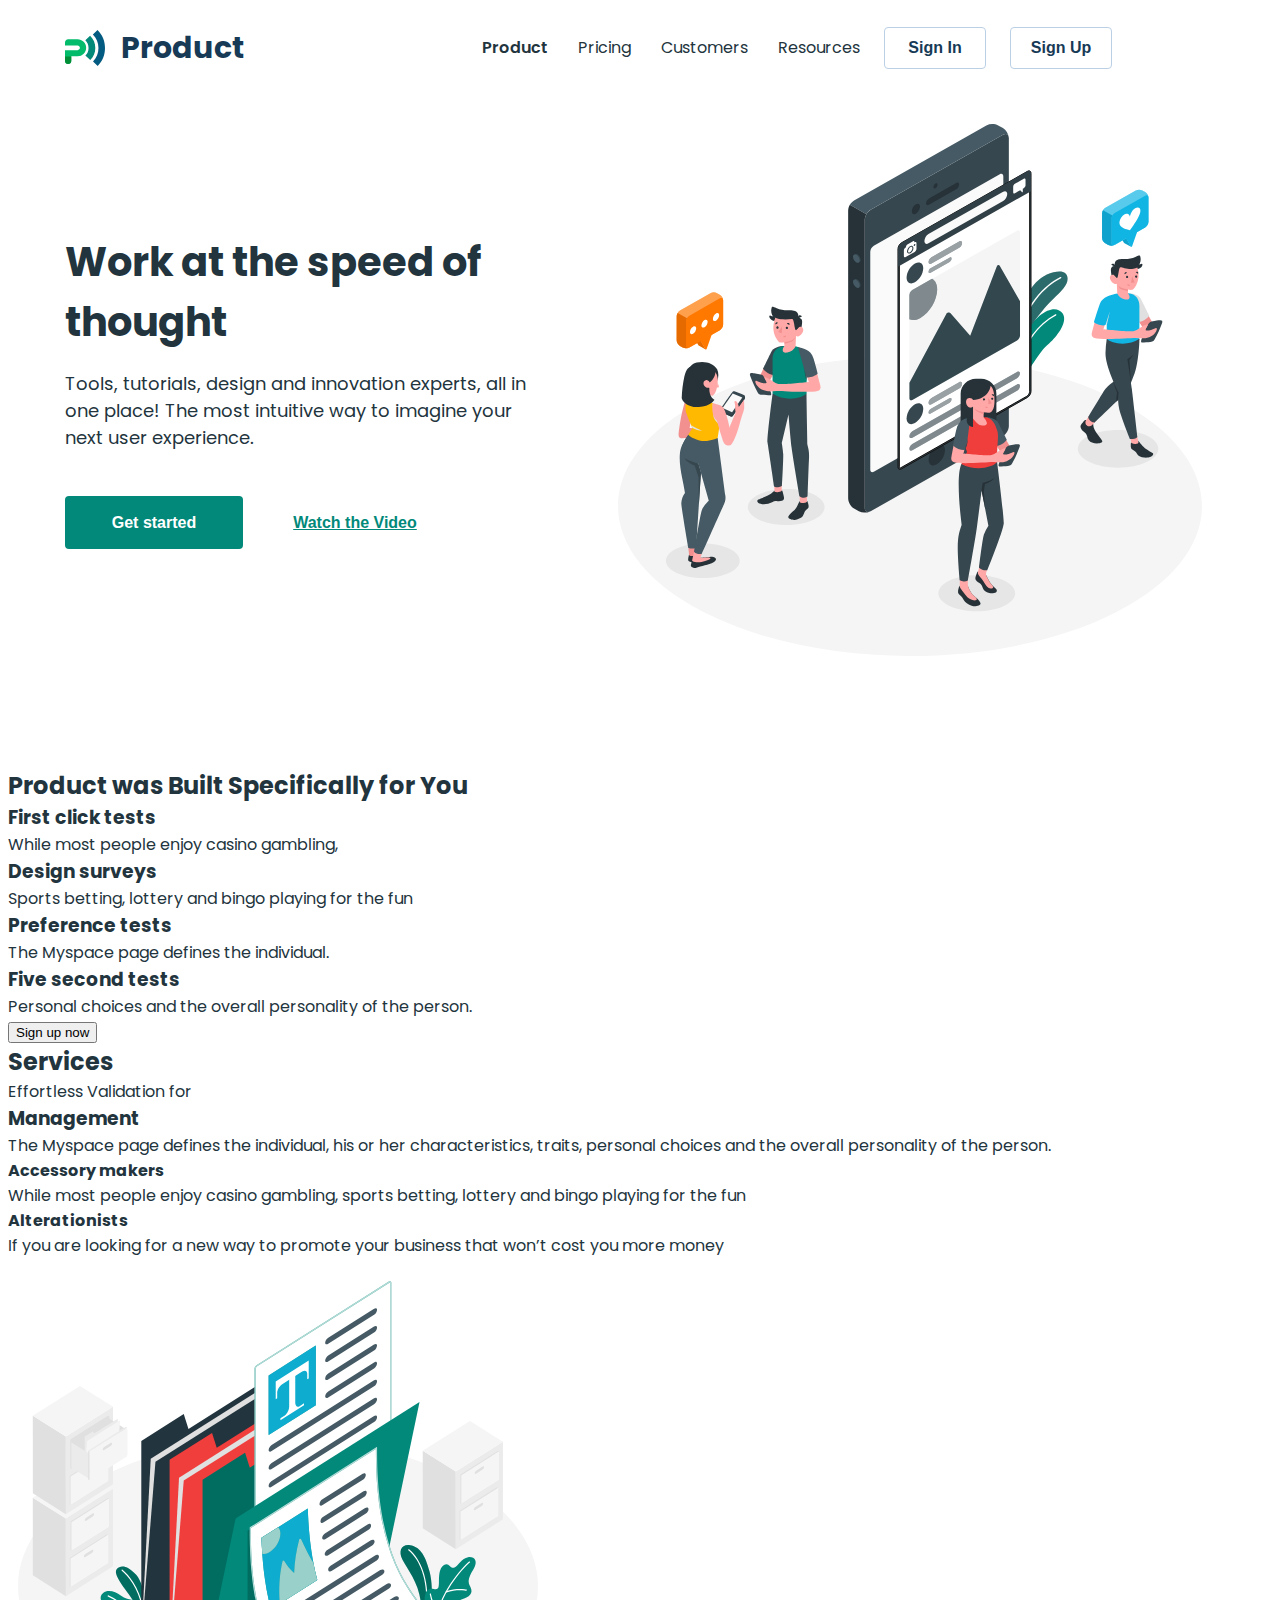
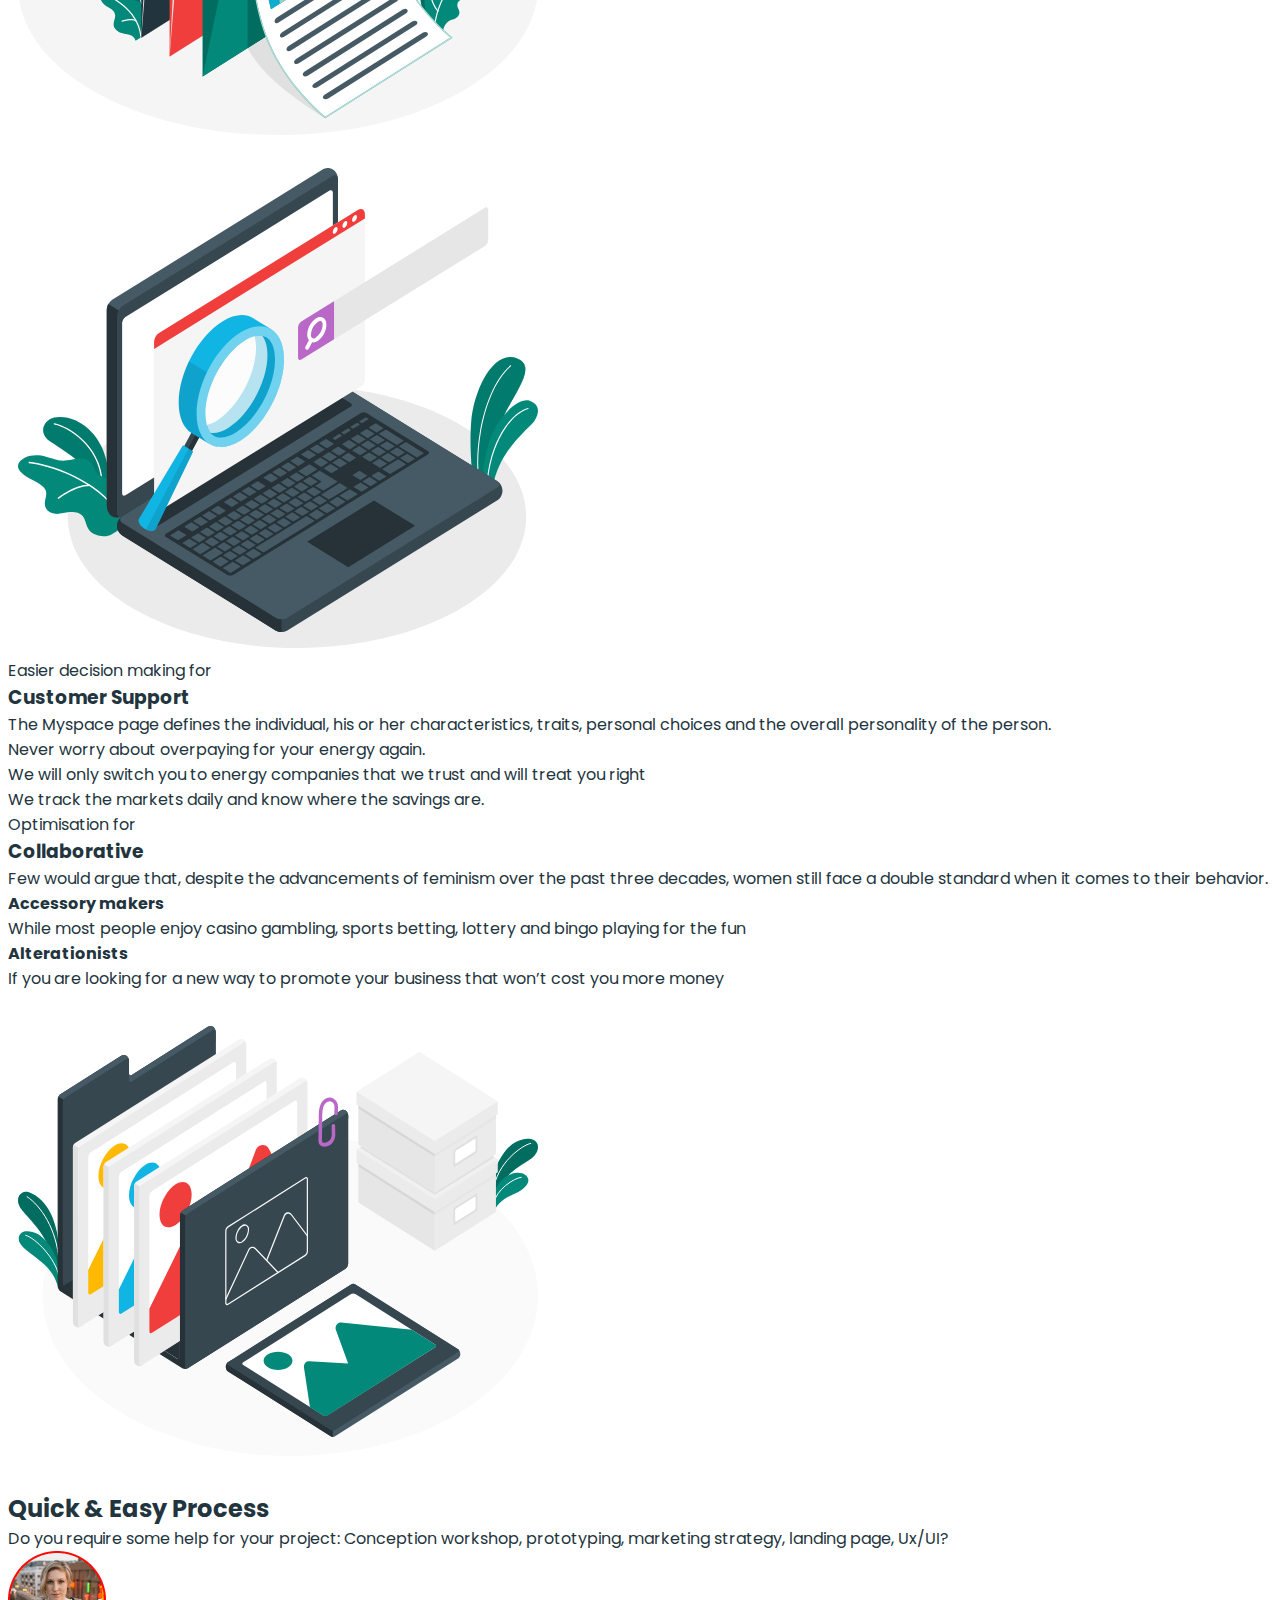
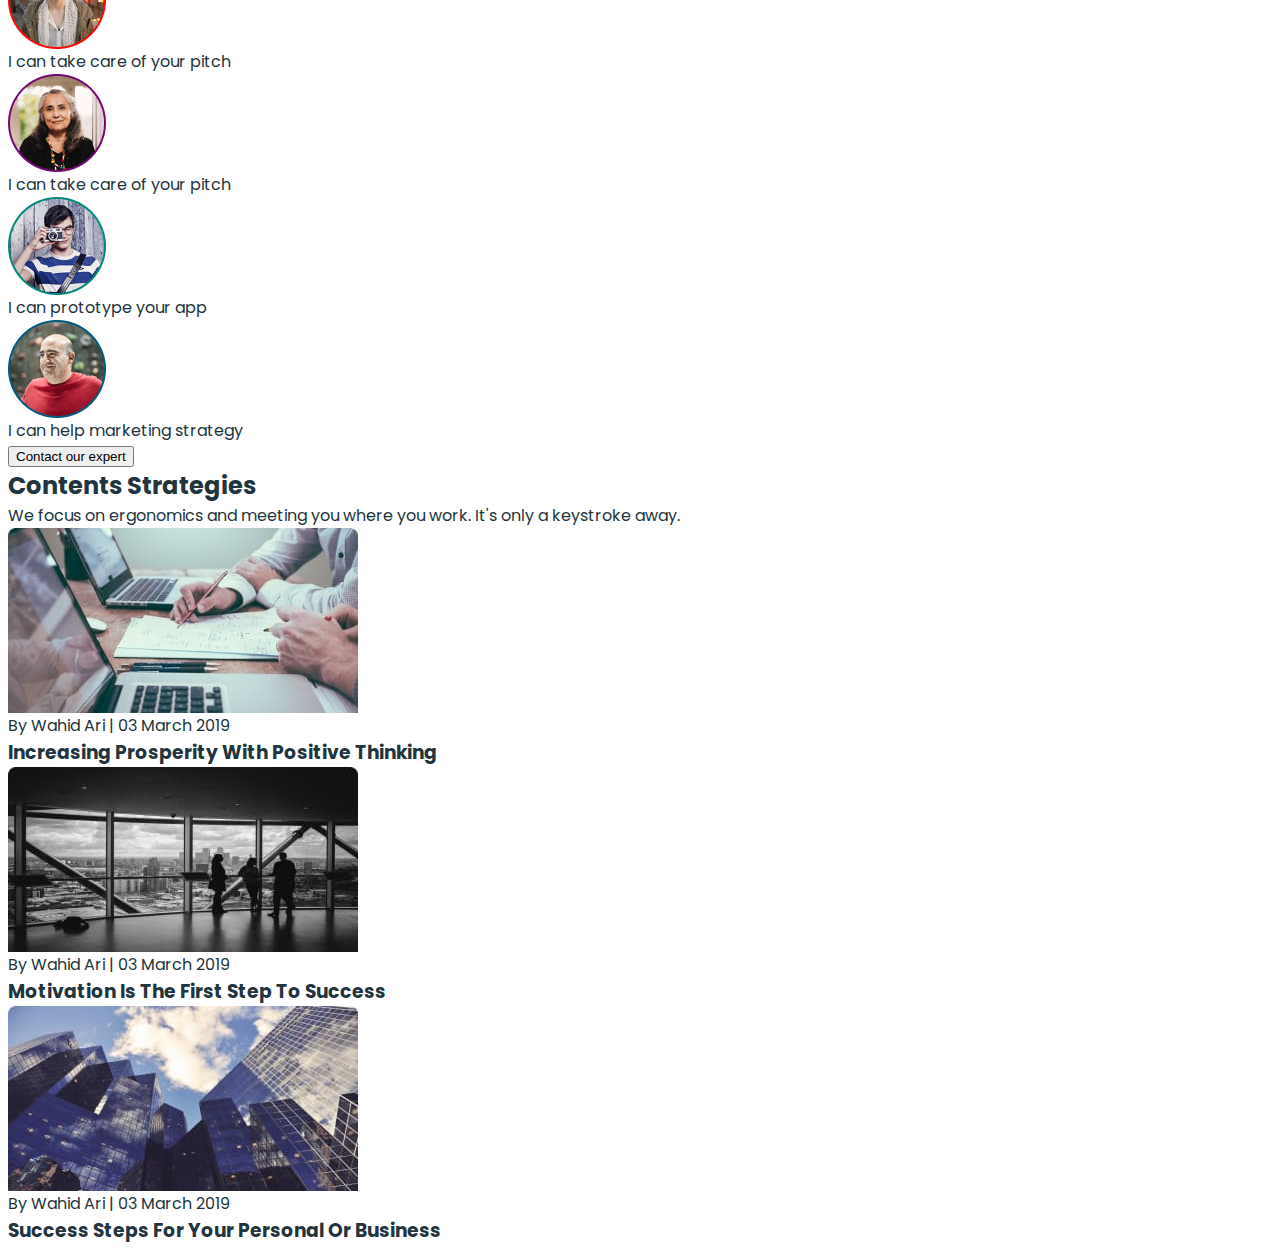
==== commit 6f81c12a: "add hero styles" ====
--- a/index.html
+++ b/index.html
@@ -63,22 +63,35 @@
       </div>
     </header>
     <main>
-      <section>
-        <h1>Work at the speed of thought</h1>
-        <p>
-          Tools, tutorials, design and innovation experts, all in one place! The
-          most intuitive way to imagine your next user experience.
-        </p>
-        <ul>
-          <li><button type="button">Get started</button></li>
-          <li><button type="button">Watch the Video</button></li>
-        </ul>
-        <img
-          src="./image/hero-img.svg"
-          alt="hero img"
-          width="610"
-          height="555"
-        />
+      <section class="hero-section">
+        <div class="container">
+          <div class="hero-box">
+            <h1 class="hero-title">Work at the speed of thought</h1>
+            <p class="hero-text">
+              Tools, tutorials, design and innovation experts, all in one place!
+              The most intuitive way to imagine your next user experience.
+            </p>
+            <ul class="hero-btn-list">
+              <li class="hero-btn-item">
+                <button class="hero-btn hero-btn-started" type="button">
+                  Get started
+                </button>
+              </li>
+              <li class="hero-btn-item">
+                <button class="hero-btn hero-btn-video" type="button">
+                  Watch the Video
+                </button>
+              </li>
+            </ul>
+          </div>
+          <img
+            class="hero-img"
+            src="./image/hero-img.svg"
+            alt="hero img"
+            width="610"
+            height="555"
+          />
+        </div>
       </section>
       <!-- section2 -->
       <section>
--- a/css/styles.css
+++ b/css/styles.css
@@ -128,3 +128,57 @@
   border: none;
 }
 /*=============== /HEADER STYlES ===============*/
+
+/*=============== HERO STYlES ===============*/
+.hero-section {
+  padding-top: 25px;
+  padding-bottom: 100px;
+}
+.hero-section .container {
+  display: flex;
+  align-items: center;
+}
+.hero-title {
+  font-size: 40px;
+  line-height: 1.5;
+  margin-bottom: 18px;
+}
+.hero-text {
+  max-width: 465px;
+  font-size: 18px;
+  line-height: 1.5;
+  margin-bottom: 45px;
+}
+.hero-btn-list {
+  display: flex;
+  gap: 30px;
+  align-items: center;
+}
+.hero-btn-item {
+}
+.hero-btn {
+}
+.hero-btn-started {
+  font-weight: 700;
+  font-size: 16px;
+  color: #fff;
+  background-color: #02897a;
+  border-radius: 4px;
+  min-width: 178px;
+  height: 53px;
+  border: none;
+}
+.hero-btn-video {
+  font-weight: 600;
+  font-size: 16px;
+  text-decoration: underline;
+  text-decoration-skip-ink: none;
+  color: #02897a;
+  background-color: transparent;
+  border: none;
+  min-width: 164px;
+  height: 23px;
+}
+.hero-img {
+}
+/*=============== /HERO STYlES ===============*/
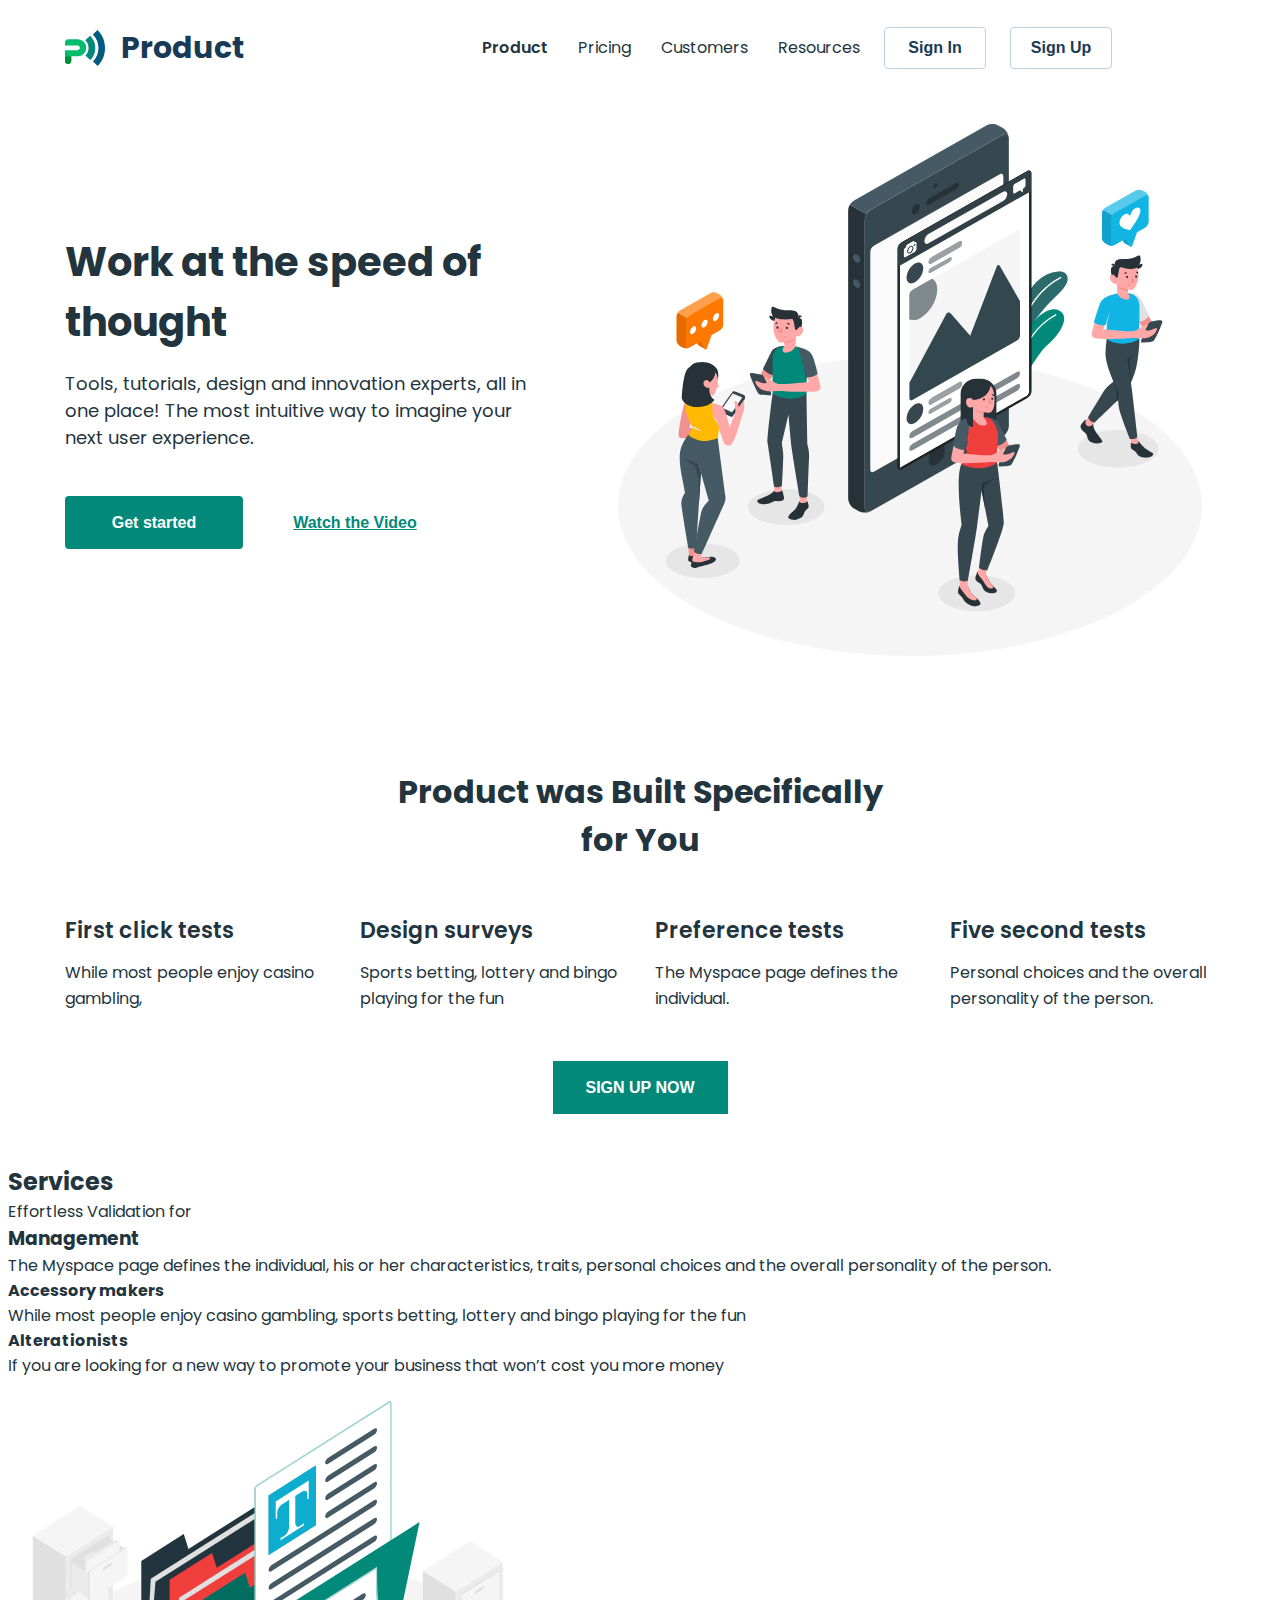
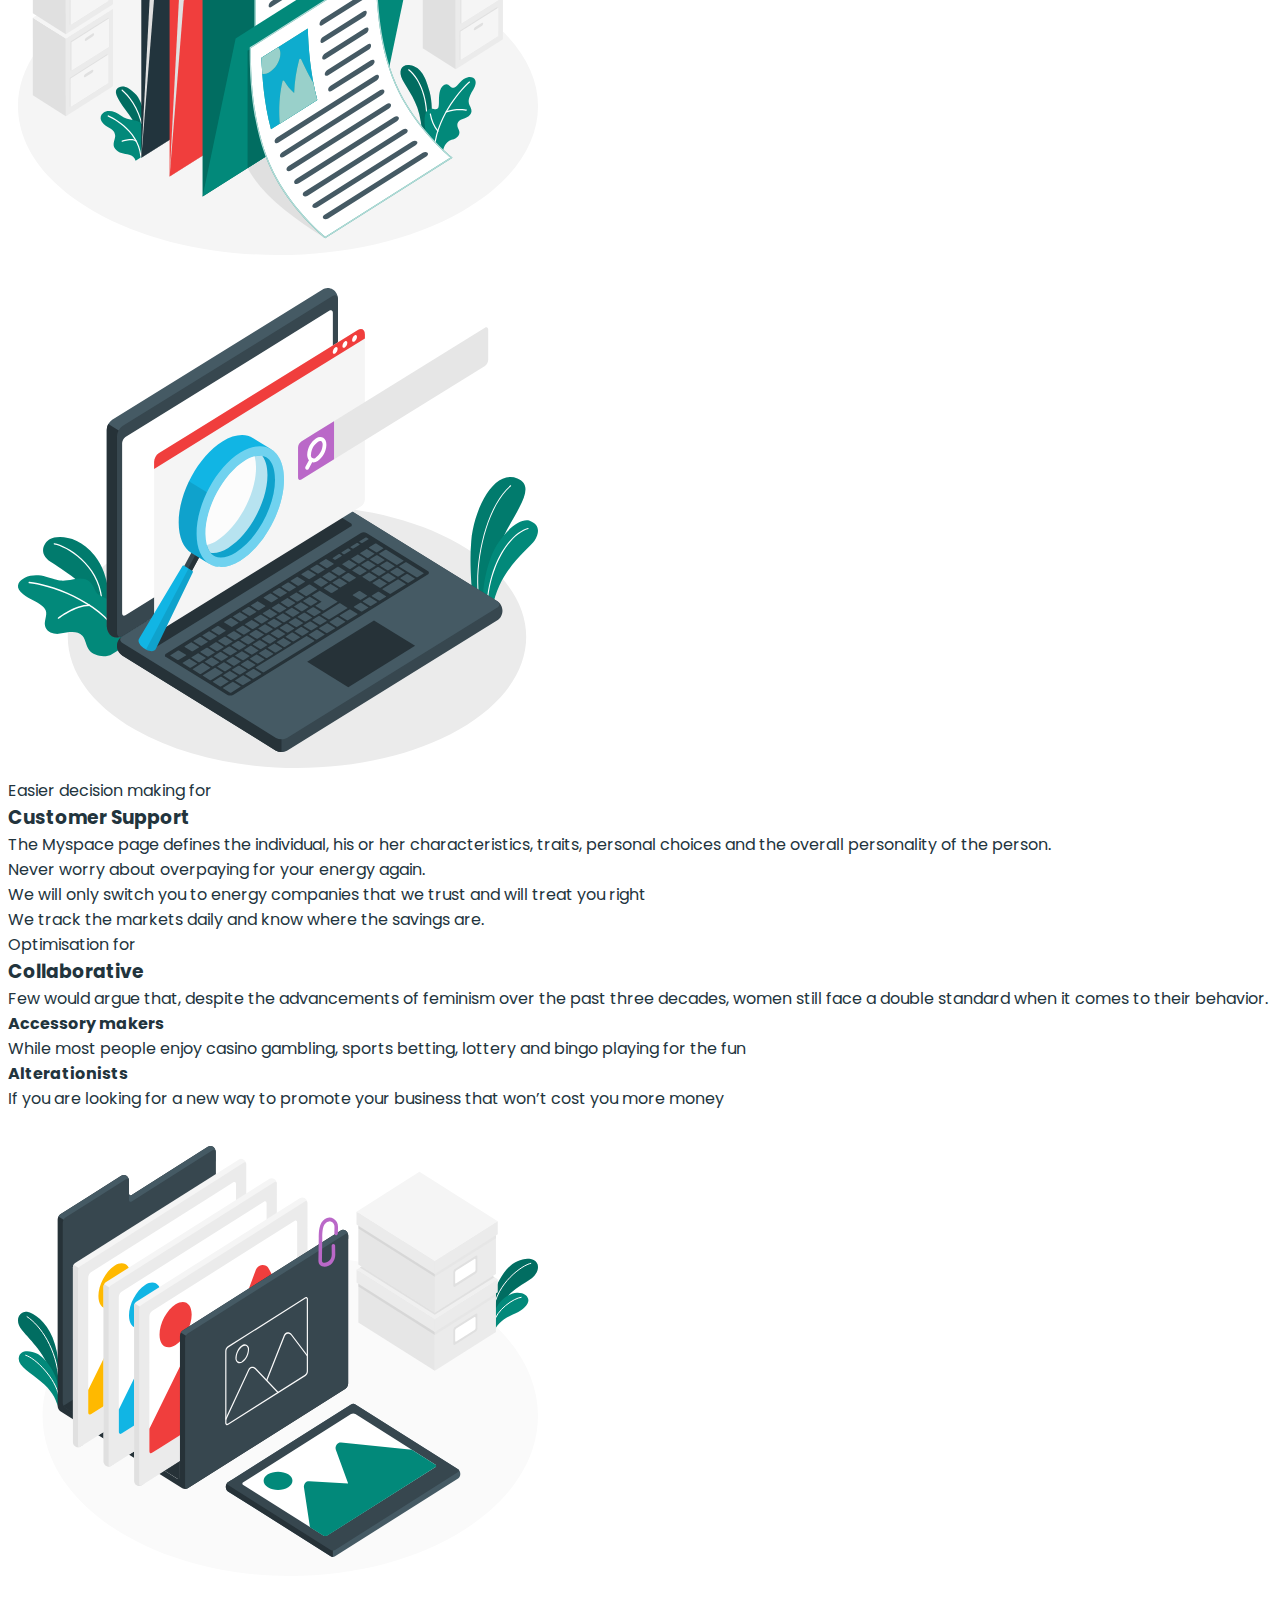
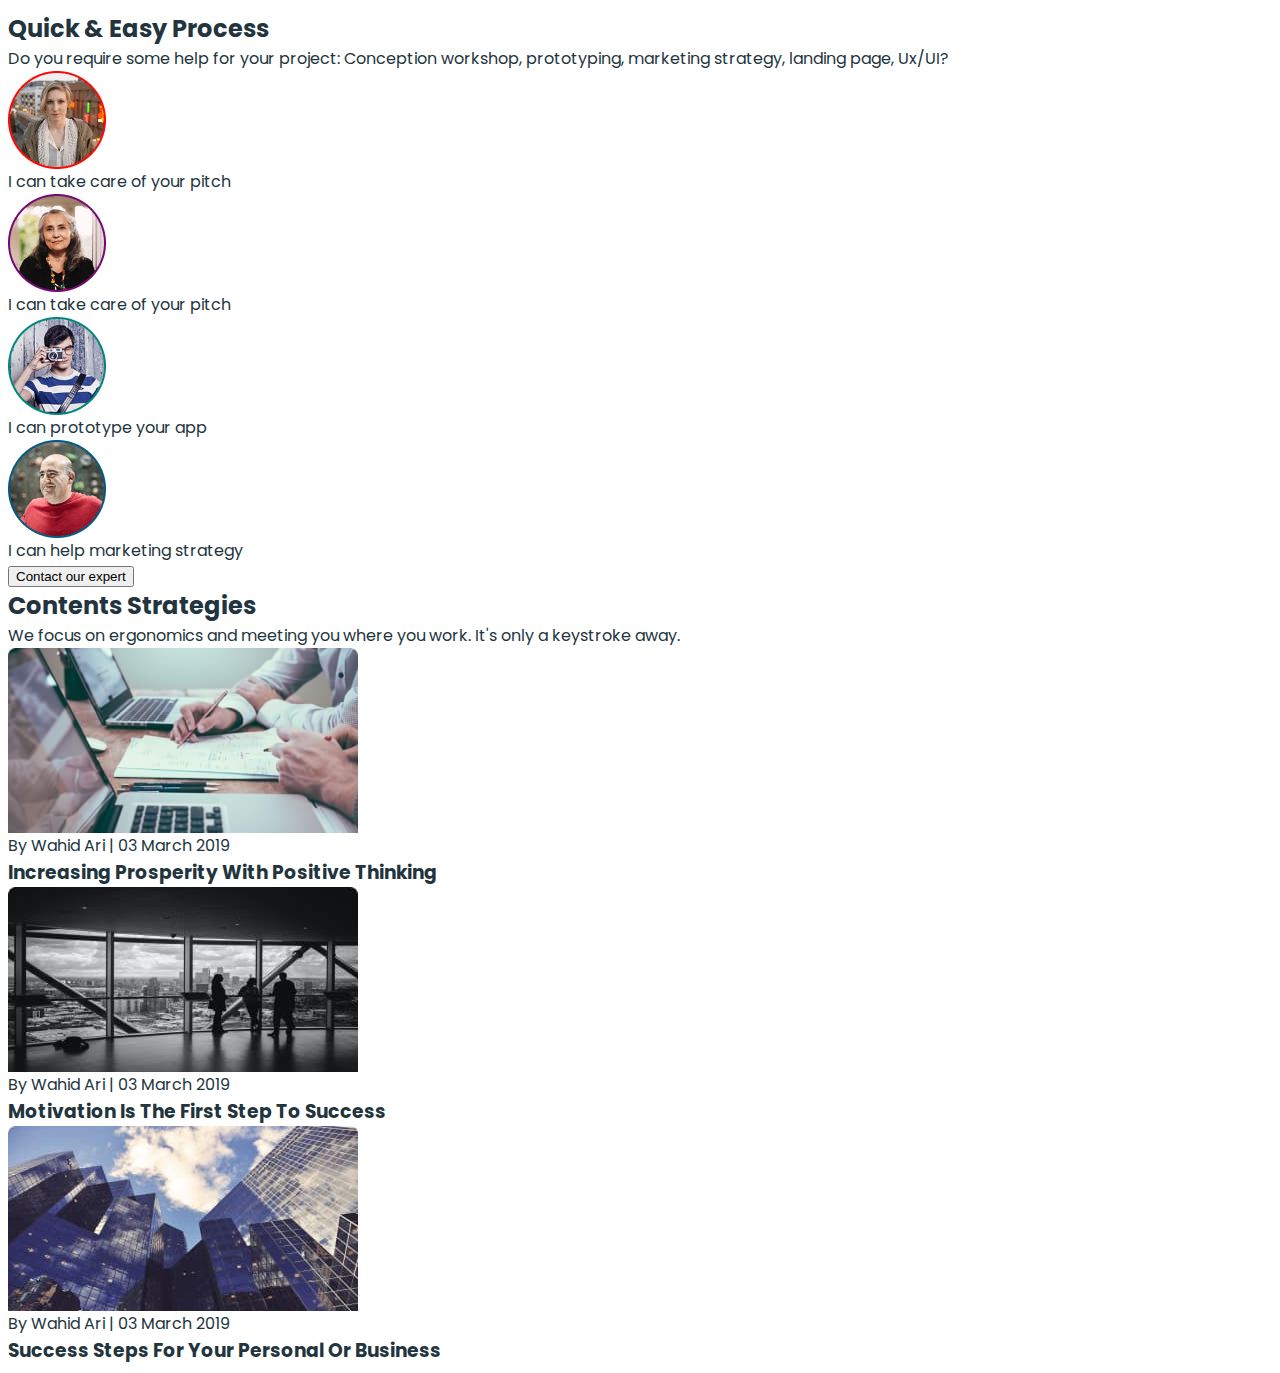
==== commit 3d35fd6e: "add product styles" ====
--- a/index.html
+++ b/index.html
@@ -1,275 +1,236 @@
 <!DOCTYPE html>
 <html lang="en">
-  <head>
-    <meta charset="UTF-8" />
-    <meta name="viewport" content="width=device-width, initial-scale=1.0" />
-    <title>Product</title>
-
-    <link
-      rel="stylesheet"
-      href="https://cdnjs.cloudflare.com/ajax/libs/modern-normalize/3.0.1/modern-normalize.min.css"
-      integrity="sha512-q6WgHqiHlKyOqslT/lgBgodhd03Wp4BEqKeW6nNtlOY4quzyG3VoQKFrieaCeSnuVseNKRGpGeDU3qPmabCANg=="
-      crossorigin="anonymous"
-      referrerpolicy="no-referrer"
-    />
-
-    <link rel="preconnect" href="https://fonts.googleapis.com" />
-    <link rel="preconnect" href="https://fonts.gstatic.com" crossorigin />
-    <link
-      href="https://fonts.googleapis.com/css2?family=Asap+Condensed:wght@200;500&family=Inter:ital,opsz,wght@0,14..32,100..900;1,14..32,100..900&family=Montserrat:ital,wght@0,100..900;1,100..900&family=Poppins:wght@100;400;500;600;700;800&family=Roboto:wght@100;400;500;700;900&display=swap"
-      rel="stylesheet"
-    />
-
-    <link rel="stylesheet" href="./css/styles.css" />
-  </head>
-
-  <body>
-    <header class="page-header">
+
+<head>
+  <meta charset="UTF-8" />
+  <meta name="viewport" content="width=device-width, initial-scale=1.0" />
+  <title>Product</title>
+
+  <link rel="stylesheet" href="https://cdnjs.cloudflare.com/ajax/libs/modern-normalize/3.0.1/modern-normalize.min.css"
+    integrity="sha512-q6WgHqiHlKyOqslT/lgBgodhd03Wp4BEqKeW6nNtlOY4quzyG3VoQKFrieaCeSnuVseNKRGpGeDU3qPmabCANg=="
+    crossorigin="anonymous" referrerpolicy="no-referrer" />
+
+  <link rel="preconnect" href="https://fonts.googleapis.com" />
+  <link rel="preconnect" href="https://fonts.gstatic.com" crossorigin />
+  <link
+    href="https://fonts.googleapis.com/css2?family=Asap+Condensed:wght@200;500&family=Inter:ital,opsz,wght@0,14..32,100..900;1,14..32,100..900&family=Montserrat:ital,wght@0,100..900;1,100..900&family=Poppins:wght@100;400;500;600;700;800&family=Roboto:wght@100;400;500;700;900&display=swap"
+    rel="stylesheet" />
+
+  <link rel="stylesheet" href="./css/styles.css" />
+</head>
+
+<body>
+  <header class="page-header">
+    <div class="container">
+      <nav class="header-nav">
+        <a class="header-logo" href="./index.html">
+          <img class="header-logo-img" src="./image/logo.svg" alt="logo" width="40" height="36" />
+          Product
+        </a>
+        <ul class="header-nav-list">
+          <li class="header-nav-item">
+            <a class="header-nav-link current" href="./index.html">Product</a>
+          </li>
+          <li class="header-nav-item">
+            <a class="header-nav-link" href="./pricing.html">Pricing</a>
+          </li>
+          <li class="header-nav-item">
+            <a class="header-nav-link" href="./customer.html">Customers</a>
+          </li>
+          <li class="header-nav-item">
+            <a class="header-nav-link" href="">Resources</a>
+          </li>
+        </ul>
+      </nav>
+      <ul class="header-btn-list">
+        <li class="header-btn-item">
+          <button class="header-btn" type="button">Sign In</button>
+        </li>
+        <li class="header-btn-item">
+          <button class="header-btn" type="button">Sign Up</button>
+        </li>
+      </ul>
+    </div>
+  </header>
+  <main>
+    <section class="hero-section">
       <div class="container">
-        <nav class="header-nav">
-          <a class="header-logo" href="./index.html">
-            <img
-              class="header-logo-img"
-              src="./image/logo.svg"
-              alt="logo"
-              width="40"
-              height="36"
-            />
-            Product
-          </a>
-          <ul class="header-nav-list">
-            <li class="header-nav-item">
-              <a class="header-nav-link current" href="./index.html">Product</a>
-            </li>
-            <li class="header-nav-item">
-              <a class="header-nav-link" href="./pricing.html">Pricing</a>
-            </li>
-            <li class="header-nav-item">
-              <a class="header-nav-link" href="./customer.html">Customers</a>
-            </li>
-            <li class="header-nav-item">
-              <a class="header-nav-link" href="">Resources</a>
-            </li>
-          </ul>
-        </nav>
-        <ul class="header-btn-list">
-          <li class="header-btn-item">
-            <button class="header-btn" type="button">Sign In</button>
-          </li>
-          <li class="header-btn-item">
-            <button class="header-btn" type="button">Sign Up</button>
+        <div class="hero-box">
+          <h1 class="hero-title">Work at the speed of thought</h1>
+          <p class="hero-text">
+            Tools, tutorials, design and innovation experts, all in one place!
+            The most intuitive way to imagine your next user experience.
+          </p>
+          <ul class="hero-btn-list">
+            <li class="hero-btn-item">
+              <button class="hero-btn hero-btn-started" type="button">
+                Get started
+              </button>
+            </li>
+            <li class="hero-btn-item">
+              <button class="hero-btn hero-btn-video" type="button">
+                Watch the Video
+              </button>
+            </li>
+          </ul>
+        </div>
+        <img class="hero-img" src="./image/hero-img.svg" alt="hero img" width="610" height="555" />
+      </div>
+    </section>
+    <!-- section2 -->
+    <section class="product-section">
+      <div class="container">
+        <h2 class="product-title">Product was Built Specifically for You</h2>
+        <ul class="product-list">
+          <li class="product-item">
+            <h3 class="product-item-title">First click tests</h3>
+            <p class="product-item-descr">While most people enjoy casino gambling,</p>
+          </li>
+          <li class="product-item">
+            <h3 class="product-item-title">Design surveys</h3>
+            <p class="product-item-descr">Sports betting, lottery and bingo playing for the fun</p>
+          </li>
+          <li class="product-item">
+            <h3 class="product-item-title">Preference tests</h3>
+            <p class="product-item-descr">The Myspace page defines the individual.</p>
+          </li>
+          <li class="product-item">
+            <h3 class="product-item-title">Five second tests</h3>
+            <p class="product-item-descr">Personal choices and the overall personality of the person.</p>
           </li>
         </ul>
+        <button class="product-btn" type="button">Sign up now</button>
       </div>
-    </header>
-    <main>
-      <section class="hero-section">
-        <div class="container">
-          <div class="hero-box">
-            <h1 class="hero-title">Work at the speed of thought</h1>
-            <p class="hero-text">
-              Tools, tutorials, design and innovation experts, all in one place!
-              The most intuitive way to imagine your next user experience.
-            </p>
-            <ul class="hero-btn-list">
-              <li class="hero-btn-item">
-                <button class="hero-btn hero-btn-started" type="button">
-                  Get started
-                </button>
-              </li>
-              <li class="hero-btn-item">
-                <button class="hero-btn hero-btn-video" type="button">
-                  Watch the Video
-                </button>
-              </li>
-            </ul>
-          </div>
-          <img
-            class="hero-img"
-            src="./image/hero-img.svg"
-            alt="hero img"
-            width="610"
-            height="555"
-          />
-        </div>
-      </section>
-      <!-- section2 -->
-      <section>
-        <h2>Product was Built Specifically for You</h2>
-        <ul>
-          <li>
-            <h3>First click tests</h3>
-            <p>While most people enjoy casino gambling,</p>
-          </li>
-          <li>
-            <h3>Design surveys</h3>
-            <p>Sports betting, lottery and bingo playing for the fun</p>
-          </li>
-          <li>
-            <h3>Preference tests</h3>
-            <p>The Myspace page defines the individual.</p>
-          </li>
-          <li>
-            <h3>Five second tests</h3>
-            <p>Personal choices and the overall personality of the person.</p>
-          </li>
-        </ul>
-        <button type="button">Sign up now</button>
-      </section>
-      <section>
-        <h2>Services</h2>
-        <ul>
-          <li>
-            <p>Effortless Validation for</p>
-            <h3>Management</h3>
-            <p>
-              The Myspace page defines the individual, his or her
-              characteristics, traits, personal choices and the overall
-              personality of the person.
-            </p>
-            <ul>
-              <li>
-                <h4>Accessory makers</h4>
-                <p>
-                  While most people enjoy casino gambling, sports betting,
-                  lottery and bingo playing for the fun
-                </p>
-              </li>
-              <li>
-                <h4>Alterationists</h4>
-                <p>
-                  If you are looking for a new way to promote your business that
-                  won’t cost you more money
-                </p>
-              </li>
-            </ul>
-            <img
-              src="./image/management-img.svg"
-              alt="Management"
-              width="540"
-              height="500"
-            />
-          </li>
-          <li>
-            <img
-              src="./image/support-img.svg"
-              alt="Support"
-              width="540"
-              height="500"
-            />
-            <p>Easier decision making for</p>
-            <h3>Customer Support</h3>
-            <p>
-              The Myspace page defines the individual, his or her
-              characteristics, traits, personal choices and the overall
-              personality of the person.
-            </p>
-            <ul>
-              <li>Never worry about overpaying for your energy again.</li>
-              <li>
-                We will only switch you to energy companies that we trust and
-                will treat you right
-              </li>
-              <li>
-                We track the markets daily and know where the savings are.
-              </li>
-            </ul>
-          </li>
-          <li>
-            <p>Optimisation for</p>
-            <h3>Collaborative</h3>
-            <p>
-              Few would argue that, despite the advancements of feminism over
-              the past three decades, women still face a double standard when it
-              comes to their behavior.
-            </p>
-            <ul>
-              <li>
-                <h4>Accessory makers</h4>
-                <p>
-                  While most people enjoy casino gambling, sports betting,
-                  lottery and bingo playing for the fun
-                </p>
-              </li>
-              <li>
-                <h4>Alterationists</h4>
-                <p>
-                  If you are looking for a new way to promote your business that
-                  won’t cost you more money
-                </p>
-              </li>
-            </ul>
-            <img
-              src="./image/collaboration-img.svg"
-              alt="Collaboration"
-              width="540"
-              height="500"
-            />
-          </li>
-        </ul>
-      </section>
-
-      <section>
-        <h2>Quick & Easy Process</h2>
-        <p>
-          Do you require some help for your project: Conception workshop,
-          prototyping, marketing strategy, landing page, Ux/UI?
-        </p>
-        <ul>
-          <li>
-            <img src="./image/avatar.png" alt="I can take care of your pitch" />
-            <p>I can take care of your pitch</p>
-          </li>
-          <li>
-            <img
-              src="./image/avatar-1.png"
-              alt="I can take care of your pitch"
-            />
-            <p>I can take care of your pitch</p>
-          </li>
-          <li>
-            <img src="./image/avatar-2.png" alt="I can prototype your app" />
-            <p>I can prototype your app</p>
-          </li>
-          <li>
-            <img
-              src="./image/avatar-3.png"
-              alt="I can help marketing strategy"
-            />
-            <p>I can help marketing strategy</p>
-          </li>
-        </ul>
-        <button type="button">Contact our expert</button>
-      </section>
-      <section>
-        <h2>Contents Strategies</h2>
-        <p>
-          We focus on ergonomics and meeting you where you work. It's only a
-          keystroke away.
-        </p>
-        <ul>
-          <li>
-            <img
-              src="./image/image1.jpg"
-              alt="laptop"
-              width="350"
-              height="185"
-            />
-            <p>By Wahid Ari | 03 March 2019</p>
-            <h3>Increasing Prosperity With Positive Thinking</h3>
-          </li>
-          <li>
-            <img src="./image/image2.jpg" alt="view" width="350" height="185" />
-            <p>By Wahid Ari | 03 March 2019</p>
-            <h3>Motivation Is The First Step To Success</h3>
-          </li>
-          <li>
-            <img src="./image/image3.jpg" alt="city" width="350" height="185" />
-            <p>By Wahid Ari | 03 March 2019</p>
-            <h3>Success Steps For Your Personal Or Business</h3>
-          </li>
-        </ul>
-      </section>
-    </main>
-  </body>
-</html>
+    </section>
+    <section>
+      <h2>Services</h2>
+      <ul>
+        <li>
+          <p>Effortless Validation for</p>
+          <h3>Management</h3>
+          <p>
+            The Myspace page defines the individual, his or her
+            characteristics, traits, personal choices and the overall
+            personality of the person.
+          </p>
+          <ul>
+            <li>
+              <h4>Accessory makers</h4>
+              <p>
+                While most people enjoy casino gambling, sports betting,
+                lottery and bingo playing for the fun
+              </p>
+            </li>
+            <li>
+              <h4>Alterationists</h4>
+              <p>
+                If you are looking for a new way to promote your business that
+                won’t cost you more money
+              </p>
+            </li>
+          </ul>
+          <img src="./image/management-img.svg" alt="Management" width="540" height="500" />
+        </li>
+        <li>
+          <img src="./image/support-img.svg" alt="Support" width="540" height="500" />
+          <p>Easier decision making for</p>
+          <h3>Customer Support</h3>
+          <p>
+            The Myspace page defines the individual, his or her
+            characteristics, traits, personal choices and the overall
+            personality of the person.
+          </p>
+          <ul>
+            <li>Never worry about overpaying for your energy again.</li>
+            <li>
+              We will only switch you to energy companies that we trust and
+              will treat you right
+            </li>
+            <li>
+              We track the markets daily and know where the savings are.
+            </li>
+          </ul>
+        </li>
+        <li>
+          <p>Optimisation for</p>
+          <h3>Collaborative</h3>
+          <p>
+            Few would argue that, despite the advancements of feminism over
+            the past three decades, women still face a double standard when it
+            comes to their behavior.
+          </p>
+          <ul>
+            <li>
+              <h4>Accessory makers</h4>
+              <p>
+                While most people enjoy casino gambling, sports betting,
+                lottery and bingo playing for the fun
+              </p>
+            </li>
+            <li>
+              <h4>Alterationists</h4>
+              <p>
+                If you are looking for a new way to promote your business that
+                won’t cost you more money
+              </p>
+            </li>
+          </ul>
+          <img src="./image/collaboration-img.svg" alt="Collaboration" width="540" height="500" />
+        </li>
+      </ul>
+    </section>
+
+    <section>
+      <h2>Quick & Easy Process</h2>
+      <p>
+        Do you require some help for your project: Conception workshop,
+        prototyping, marketing strategy, landing page, Ux/UI?
+      </p>
+      <ul>
+        <li>
+          <img src="./image/avatar.png" alt="I can take care of your pitch" />
+          <p>I can take care of your pitch</p>
+        </li>
+        <li>
+          <img src="./image/avatar-1.png" alt="I can take care of your pitch" />
+          <p>I can take care of your pitch</p>
+        </li>
+        <li>
+          <img src="./image/avatar-2.png" alt="I can prototype your app" />
+          <p>I can prototype your app</p>
+        </li>
+        <li>
+          <img src="./image/avatar-3.png" alt="I can help marketing strategy" />
+          <p>I can help marketing strategy</p>
+        </li>
+      </ul>
+      <button type="button">Contact our expert</button>
+    </section>
+    <section>
+      <h2>Contents Strategies</h2>
+      <p>
+        We focus on ergonomics and meeting you where you work. It's only a
+        keystroke away.
+      </p>
+      <ul>
+        <li>
+          <img src="./image/image1.jpg" alt="laptop" width="350" height="185" />
+          <p>By Wahid Ari | 03 March 2019</p>
+          <h3>Increasing Prosperity With Positive Thinking</h3>
+        </li>
+        <li>
+          <img src="./image/image2.jpg" alt="view" width="350" height="185" />
+          <p>By Wahid Ari | 03 March 2019</p>
+          <h3>Motivation Is The First Step To Success</h3>
+        </li>
+        <li>
+          <img src="./image/image3.jpg" alt="city" width="350" height="185" />
+          <p>By Wahid Ari | 03 March 2019</p>
+          <h3>Success Steps For Your Personal Or Business</h3>
+        </li>
+      </ul>
+    </section>
+  </main>
+</body>
+
+</html>--- a/css/styles.css
+++ b/css/styles.css
@@ -182,3 +182,41 @@
 .hero-img {
 }
 /*=============== /HERO STYlES ===============*/
+.product-section {
+  padding-bottom: 50px;
+}
+.product-title {
+  font-size: 32px;
+text-align: center;
+max-width: 535px;
+margin: 0 auto 50px auto;
+}
+
+.product-list {
+  display: flex;
+  gap: 30px;
+  margin-bottom: 50px;
+}
+.product-item {
+  width: calc((100% - 90px)/4);
+}
+.product-item-title {
+  font-weight: 600;
+font-size: 22px;
+margin-bottom: 13px;
+}
+.product-item-descr {
+  line-height: 1.6;
+}
+.product-btn {
+  min-width: 175px;
+height: 53px;
+background-color: #02897a;
+font-weight: 700;
+font-size: 16px;
+color: #fff;
+text-transform: uppercase;
+border: none;
+margin: 0 auto;
+display: block;
+}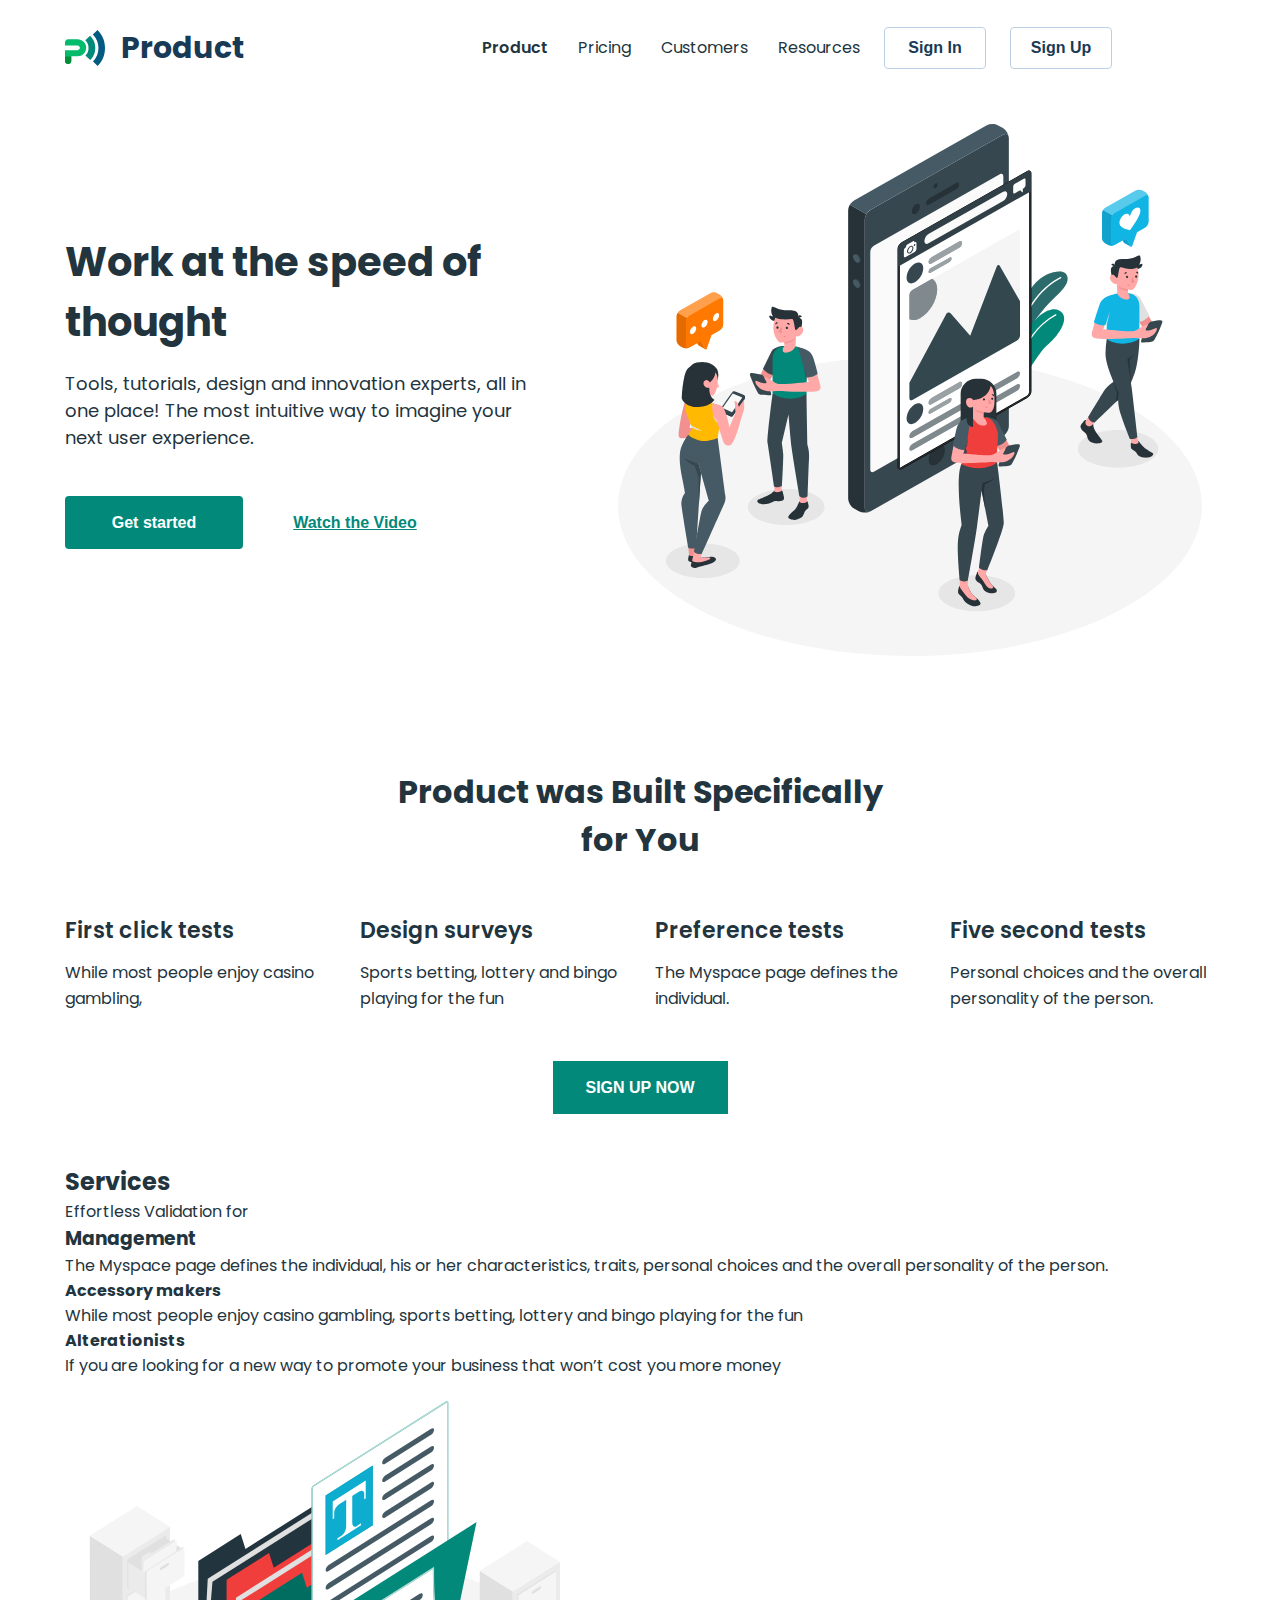
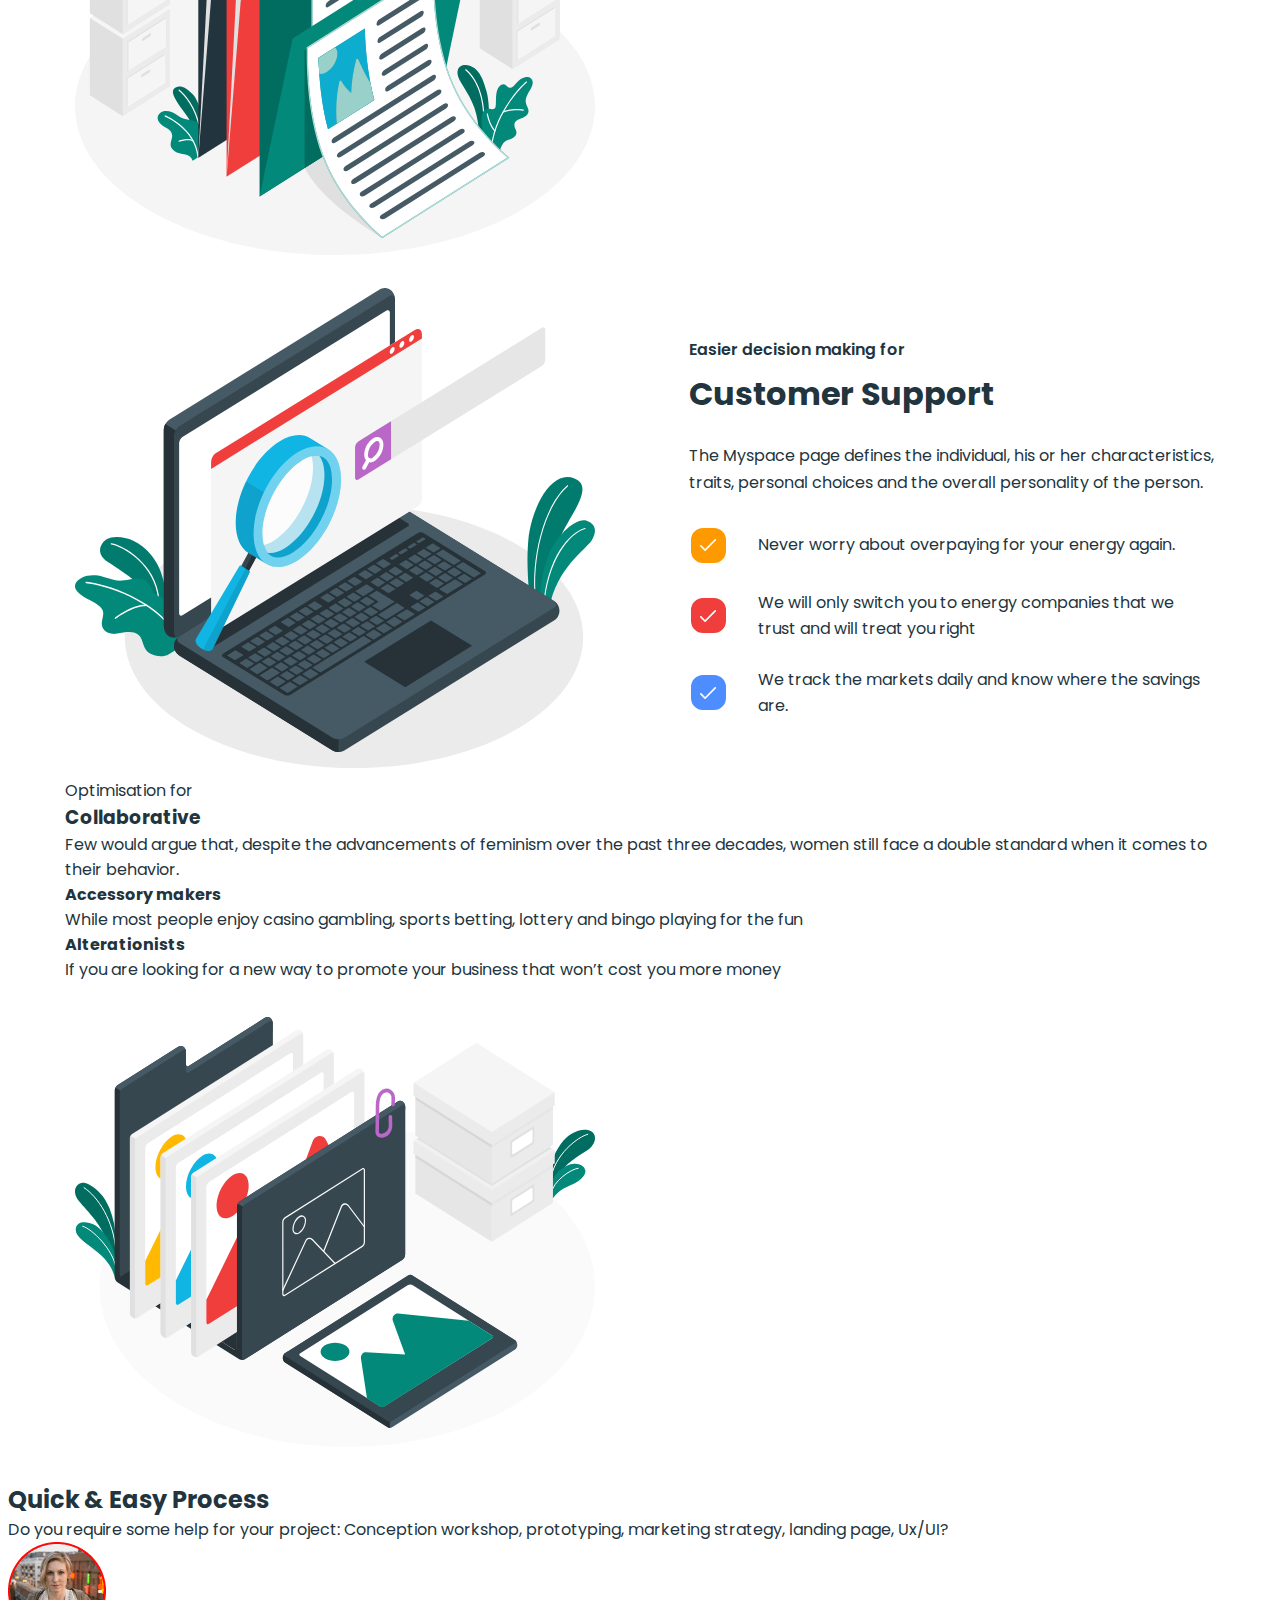
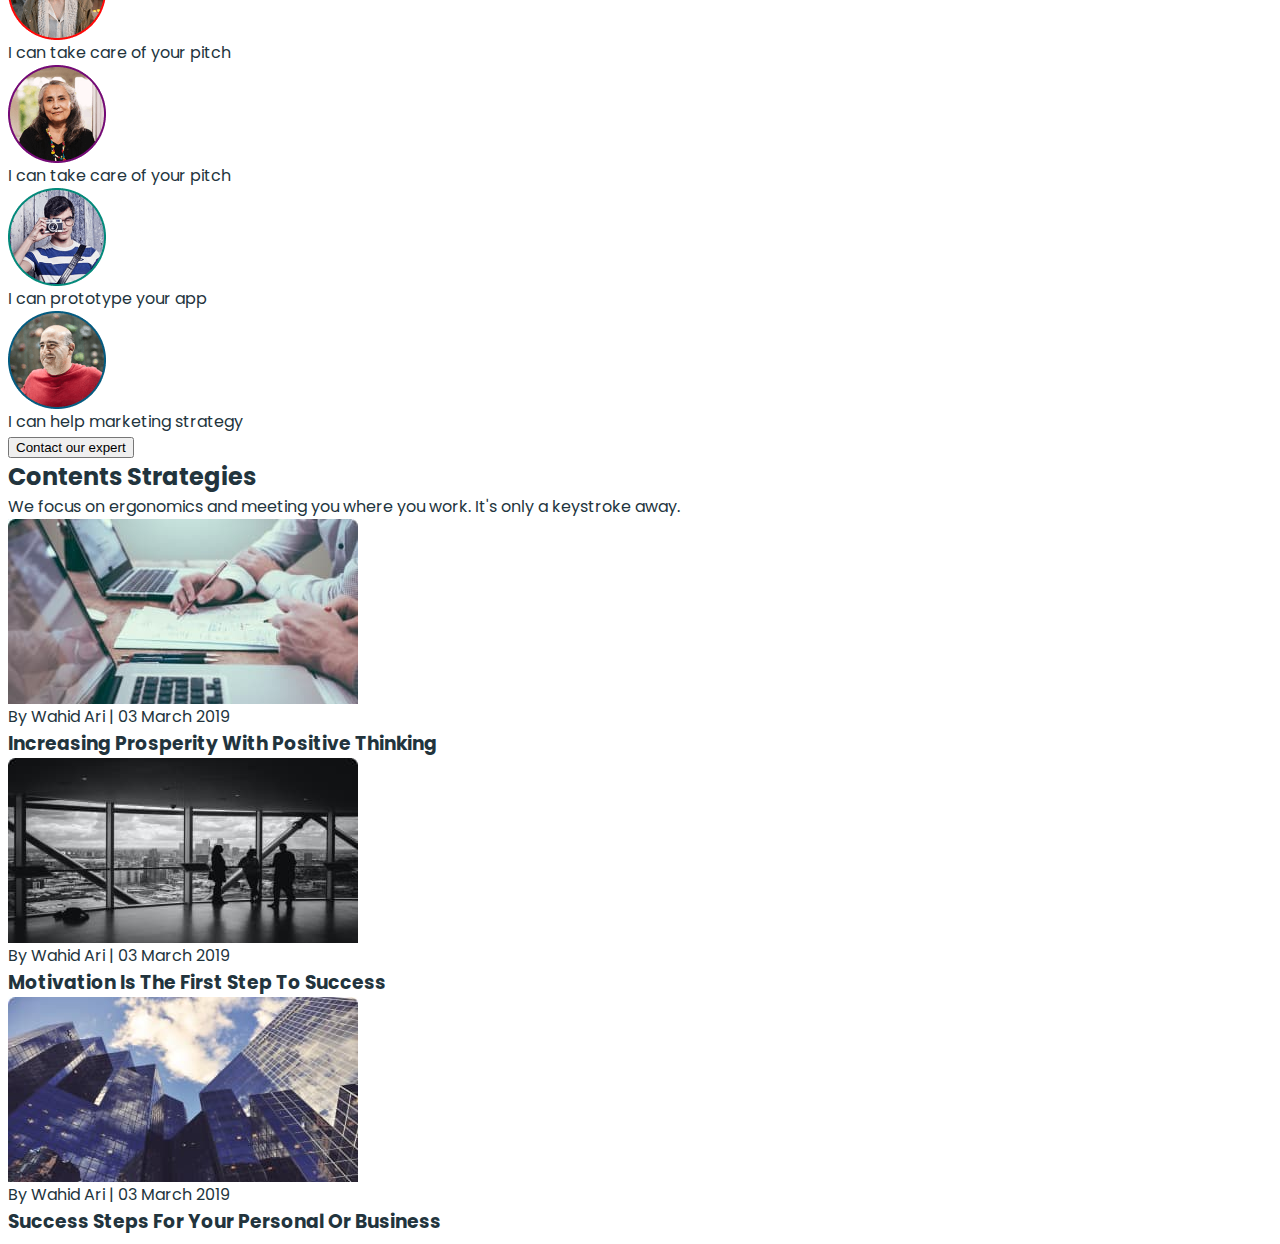
==== commit 2b04731c: "add customer styles" ====
--- a/index.html
+++ b/index.html
@@ -1,236 +1,292 @@
 <!DOCTYPE html>
 <html lang="en">
-
-<head>
-  <meta charset="UTF-8" />
-  <meta name="viewport" content="width=device-width, initial-scale=1.0" />
-  <title>Product</title>
-
-  <link rel="stylesheet" href="https://cdnjs.cloudflare.com/ajax/libs/modern-normalize/3.0.1/modern-normalize.min.css"
-    integrity="sha512-q6WgHqiHlKyOqslT/lgBgodhd03Wp4BEqKeW6nNtlOY4quzyG3VoQKFrieaCeSnuVseNKRGpGeDU3qPmabCANg=="
-    crossorigin="anonymous" referrerpolicy="no-referrer" />
-
-  <link rel="preconnect" href="https://fonts.googleapis.com" />
-  <link rel="preconnect" href="https://fonts.gstatic.com" crossorigin />
-  <link
-    href="https://fonts.googleapis.com/css2?family=Asap+Condensed:wght@200;500&family=Inter:ital,opsz,wght@0,14..32,100..900;1,14..32,100..900&family=Montserrat:ital,wght@0,100..900;1,100..900&family=Poppins:wght@100;400;500;600;700;800&family=Roboto:wght@100;400;500;700;900&display=swap"
-    rel="stylesheet" />
-
-  <link rel="stylesheet" href="./css/styles.css" />
-</head>
-
-<body>
-  <header class="page-header">
-    <div class="container">
-      <nav class="header-nav">
-        <a class="header-logo" href="./index.html">
-          <img class="header-logo-img" src="./image/logo.svg" alt="logo" width="40" height="36" />
-          Product
-        </a>
-        <ul class="header-nav-list">
-          <li class="header-nav-item">
-            <a class="header-nav-link current" href="./index.html">Product</a>
-          </li>
-          <li class="header-nav-item">
-            <a class="header-nav-link" href="./pricing.html">Pricing</a>
-          </li>
-          <li class="header-nav-item">
-            <a class="header-nav-link" href="./customer.html">Customers</a>
-          </li>
-          <li class="header-nav-item">
-            <a class="header-nav-link" href="">Resources</a>
+  <head>
+    <meta charset="UTF-8" />
+    <meta name="viewport" content="width=device-width, initial-scale=1.0" />
+    <title>Product</title>
+
+    <link
+      rel="stylesheet"
+      href="https://cdnjs.cloudflare.com/ajax/libs/modern-normalize/3.0.1/modern-normalize.min.css"
+      integrity="sha512-q6WgHqiHlKyOqslT/lgBgodhd03Wp4BEqKeW6nNtlOY4quzyG3VoQKFrieaCeSnuVseNKRGpGeDU3qPmabCANg=="
+      crossorigin="anonymous"
+      referrerpolicy="no-referrer"
+    />
+
+    <link rel="preconnect" href="https://fonts.googleapis.com" />
+    <link rel="preconnect" href="https://fonts.gstatic.com" crossorigin />
+    <link
+      href="https://fonts.googleapis.com/css2?family=Asap+Condensed:wght@200;500&family=Inter:ital,opsz,wght@0,14..32,100..900;1,14..32,100..900&family=Montserrat:ital,wght@0,100..900;1,100..900&family=Poppins:wght@100;400;500;600;700;800&family=Roboto:wght@100;400;500;700;900&display=swap"
+      rel="stylesheet"
+    />
+
+    <link rel="stylesheet" href="./css/styles.css" />
+  </head>
+
+  <body>
+    <header class="page-header">
+      <div class="container">
+        <nav class="header-nav">
+          <a class="header-logo" href="./index.html">
+            <img
+              class="header-logo-img"
+              src="./image/logo.svg"
+              alt="logo"
+              width="40"
+              height="36"
+            />
+            Product
+          </a>
+          <ul class="header-nav-list">
+            <li class="header-nav-item">
+              <a class="header-nav-link current" href="./index.html">Product</a>
+            </li>
+            <li class="header-nav-item">
+              <a class="header-nav-link" href="./pricing.html">Pricing</a>
+            </li>
+            <li class="header-nav-item">
+              <a class="header-nav-link" href="./customer.html">Customers</a>
+            </li>
+            <li class="header-nav-item">
+              <a class="header-nav-link" href="">Resources</a>
+            </li>
+          </ul>
+        </nav>
+        <ul class="header-btn-list">
+          <li class="header-btn-item">
+            <button class="header-btn" type="button">Sign In</button>
+          </li>
+          <li class="header-btn-item">
+            <button class="header-btn" type="button">Sign Up</button>
           </li>
         </ul>
-      </nav>
-      <ul class="header-btn-list">
-        <li class="header-btn-item">
-          <button class="header-btn" type="button">Sign In</button>
-        </li>
-        <li class="header-btn-item">
-          <button class="header-btn" type="button">Sign Up</button>
-        </li>
-      </ul>
-    </div>
-  </header>
-  <main>
-    <section class="hero-section">
-      <div class="container">
-        <div class="hero-box">
-          <h1 class="hero-title">Work at the speed of thought</h1>
-          <p class="hero-text">
-            Tools, tutorials, design and innovation experts, all in one place!
-            The most intuitive way to imagine your next user experience.
-          </p>
-          <ul class="hero-btn-list">
-            <li class="hero-btn-item">
-              <button class="hero-btn hero-btn-started" type="button">
-                Get started
-              </button>
-            </li>
-            <li class="hero-btn-item">
-              <button class="hero-btn hero-btn-video" type="button">
-                Watch the Video
-              </button>
+      </div>
+    </header>
+    <main>
+      <section class="hero-section">
+        <div class="container">
+          <div class="hero-box">
+            <h1 class="hero-title">Work at the speed of thought</h1>
+            <p class="hero-text">
+              Tools, tutorials, design and innovation experts, all in one place!
+              The most intuitive way to imagine your next user experience.
+            </p>
+            <ul class="hero-btn-list">
+              <li class="hero-btn-item">
+                <button class="hero-btn hero-btn-started" type="button">
+                  Get started
+                </button>
+              </li>
+              <li class="hero-btn-item">
+                <button class="hero-btn hero-btn-video" type="button">
+                  Watch the Video
+                </button>
+              </li>
+            </ul>
+          </div>
+          <img
+            class="hero-img"
+            src="./image/hero-img.svg"
+            alt="hero img"
+            width="610"
+            height="555"
+          />
+        </div>
+      </section>
+      <!-- section2 -->
+      <section class="product-section">
+        <div class="container">
+          <h2 class="product-title">Product was Built Specifically for You</h2>
+          <ul class="product-list">
+            <li class="product-item">
+              <h3 class="product-item-title">First click tests</h3>
+              <p class="product-item-descr">
+                While most people enjoy casino gambling,
+              </p>
+            </li>
+            <li class="product-item">
+              <h3 class="product-item-title">Design surveys</h3>
+              <p class="product-item-descr">
+                Sports betting, lottery and bingo playing for the fun
+              </p>
+            </li>
+            <li class="product-item">
+              <h3 class="product-item-title">Preference tests</h3>
+              <p class="product-item-descr">
+                The Myspace page defines the individual.
+              </p>
+            </li>
+            <li class="product-item">
+              <h3 class="product-item-title">Five second tests</h3>
+              <p class="product-item-descr">
+                Personal choices and the overall personality of the person.
+              </p>
+            </li>
+          </ul>
+          <button class="product-btn" type="button">Sign up now</button>
+        </div>
+      </section>
+      <section>
+        <div class="container">
+          <h2>Services</h2>
+          <ul>
+            <li>
+              <p>Effortless Validation for</p>
+              <h3>Management</h3>
+              <p>
+                The Myspace page defines the individual, his or her
+                characteristics, traits, personal choices and the overall
+                personality of the person.
+              </p>
+              <ul>
+                <li>
+                  <h4>Accessory makers</h4>
+                  <p>
+                    While most people enjoy casino gambling, sports betting,
+                    lottery and bingo playing for the fun
+                  </p>
+                </li>
+                <li>
+                  <h4>Alterationists</h4>
+                  <p>
+                    If you are looking for a new way to promote your business
+                    that won’t cost you more money
+                  </p>
+                </li>
+              </ul>
+              <img
+                src="./image/management-img.svg"
+                alt="Management"
+                width="540"
+                height="500"
+              />
+            </li>
+            <li class="customer-item">
+              <img
+                class="customer-img"
+                src="./image/support-img.svg"
+                alt="Support"
+                width="540"
+                height="500"
+              />
+              <div class="customer-wrapper">
+                <p class="customer-subtitle">Easier decision making for</p>
+                <h3 class="customer-title">Customer Support</h3>
+                <p class="cutomer-descr">
+                  The Myspace page defines the individual, his or her
+                  characteristics, traits, personal choices and the overall
+                  personality of the person.
+                </p>
+                <ul class="customer-list">
+                  <li class="customer-list-item">
+                    Never worry about overpaying for your energy again.
+                  </li>
+                  <li class="customer-list-item">
+                    We will only switch you to energy companies that we trust
+                    and will treat you right
+                  </li>
+                  <li class="customer-list-item">
+                    We track the markets daily and know where the savings are.
+                  </li>
+                </ul>
+              </div>
+            </li>
+            <li>
+              <p>Optimisation for</p>
+              <h3>Collaborative</h3>
+              <p>
+                Few would argue that, despite the advancements of feminism over
+                the past three decades, women still face a double standard when
+                it comes to their behavior.
+              </p>
+              <ul>
+                <li>
+                  <h4>Accessory makers</h4>
+                  <p>
+                    While most people enjoy casino gambling, sports betting,
+                    lottery and bingo playing for the fun
+                  </p>
+                </li>
+                <li>
+                  <h4>Alterationists</h4>
+                  <p>
+                    If you are looking for a new way to promote your business
+                    that won’t cost you more money
+                  </p>
+                </li>
+              </ul>
+              <img
+                src="./image/collaboration-img.svg"
+                alt="Collaboration"
+                width="540"
+                height="500"
+              />
             </li>
           </ul>
         </div>
-        <img class="hero-img" src="./image/hero-img.svg" alt="hero img" width="610" height="555" />
-      </div>
-    </section>
-    <!-- section2 -->
-    <section class="product-section">
-      <div class="container">
-        <h2 class="product-title">Product was Built Specifically for You</h2>
-        <ul class="product-list">
-          <li class="product-item">
-            <h3 class="product-item-title">First click tests</h3>
-            <p class="product-item-descr">While most people enjoy casino gambling,</p>
-          </li>
-          <li class="product-item">
-            <h3 class="product-item-title">Design surveys</h3>
-            <p class="product-item-descr">Sports betting, lottery and bingo playing for the fun</p>
-          </li>
-          <li class="product-item">
-            <h3 class="product-item-title">Preference tests</h3>
-            <p class="product-item-descr">The Myspace page defines the individual.</p>
-          </li>
-          <li class="product-item">
-            <h3 class="product-item-title">Five second tests</h3>
-            <p class="product-item-descr">Personal choices and the overall personality of the person.</p>
+      </section>
+
+      <section>
+        <h2>Quick & Easy Process</h2>
+        <p>
+          Do you require some help for your project: Conception workshop,
+          prototyping, marketing strategy, landing page, Ux/UI?
+        </p>
+        <ul>
+          <li>
+            <img src="./image/avatar.png" alt="I can take care of your pitch" />
+            <p>I can take care of your pitch</p>
+          </li>
+          <li>
+            <img
+              src="./image/avatar-1.png"
+              alt="I can take care of your pitch"
+            />
+            <p>I can take care of your pitch</p>
+          </li>
+          <li>
+            <img src="./image/avatar-2.png" alt="I can prototype your app" />
+            <p>I can prototype your app</p>
+          </li>
+          <li>
+            <img
+              src="./image/avatar-3.png"
+              alt="I can help marketing strategy"
+            />
+            <p>I can help marketing strategy</p>
           </li>
         </ul>
-        <button class="product-btn" type="button">Sign up now</button>
-      </div>
-    </section>
-    <section>
-      <h2>Services</h2>
-      <ul>
-        <li>
-          <p>Effortless Validation for</p>
-          <h3>Management</h3>
-          <p>
-            The Myspace page defines the individual, his or her
-            characteristics, traits, personal choices and the overall
-            personality of the person.
-          </p>
-          <ul>
-            <li>
-              <h4>Accessory makers</h4>
-              <p>
-                While most people enjoy casino gambling, sports betting,
-                lottery and bingo playing for the fun
-              </p>
-            </li>
-            <li>
-              <h4>Alterationists</h4>
-              <p>
-                If you are looking for a new way to promote your business that
-                won’t cost you more money
-              </p>
-            </li>
-          </ul>
-          <img src="./image/management-img.svg" alt="Management" width="540" height="500" />
-        </li>
-        <li>
-          <img src="./image/support-img.svg" alt="Support" width="540" height="500" />
-          <p>Easier decision making for</p>
-          <h3>Customer Support</h3>
-          <p>
-            The Myspace page defines the individual, his or her
-            characteristics, traits, personal choices and the overall
-            personality of the person.
-          </p>
-          <ul>
-            <li>Never worry about overpaying for your energy again.</li>
-            <li>
-              We will only switch you to energy companies that we trust and
-              will treat you right
-            </li>
-            <li>
-              We track the markets daily and know where the savings are.
-            </li>
-          </ul>
-        </li>
-        <li>
-          <p>Optimisation for</p>
-          <h3>Collaborative</h3>
-          <p>
-            Few would argue that, despite the advancements of feminism over
-            the past three decades, women still face a double standard when it
-            comes to their behavior.
-          </p>
-          <ul>
-            <li>
-              <h4>Accessory makers</h4>
-              <p>
-                While most people enjoy casino gambling, sports betting,
-                lottery and bingo playing for the fun
-              </p>
-            </li>
-            <li>
-              <h4>Alterationists</h4>
-              <p>
-                If you are looking for a new way to promote your business that
-                won’t cost you more money
-              </p>
-            </li>
-          </ul>
-          <img src="./image/collaboration-img.svg" alt="Collaboration" width="540" height="500" />
-        </li>
-      </ul>
-    </section>
-
-    <section>
-      <h2>Quick & Easy Process</h2>
-      <p>
-        Do you require some help for your project: Conception workshop,
-        prototyping, marketing strategy, landing page, Ux/UI?
-      </p>
-      <ul>
-        <li>
-          <img src="./image/avatar.png" alt="I can take care of your pitch" />
-          <p>I can take care of your pitch</p>
-        </li>
-        <li>
-          <img src="./image/avatar-1.png" alt="I can take care of your pitch" />
-          <p>I can take care of your pitch</p>
-        </li>
-        <li>
-          <img src="./image/avatar-2.png" alt="I can prototype your app" />
-          <p>I can prototype your app</p>
-        </li>
-        <li>
-          <img src="./image/avatar-3.png" alt="I can help marketing strategy" />
-          <p>I can help marketing strategy</p>
-        </li>
-      </ul>
-      <button type="button">Contact our expert</button>
-    </section>
-    <section>
-      <h2>Contents Strategies</h2>
-      <p>
-        We focus on ergonomics and meeting you where you work. It's only a
-        keystroke away.
-      </p>
-      <ul>
-        <li>
-          <img src="./image/image1.jpg" alt="laptop" width="350" height="185" />
-          <p>By Wahid Ari | 03 March 2019</p>
-          <h3>Increasing Prosperity With Positive Thinking</h3>
-        </li>
-        <li>
-          <img src="./image/image2.jpg" alt="view" width="350" height="185" />
-          <p>By Wahid Ari | 03 March 2019</p>
-          <h3>Motivation Is The First Step To Success</h3>
-        </li>
-        <li>
-          <img src="./image/image3.jpg" alt="city" width="350" height="185" />
-          <p>By Wahid Ari | 03 March 2019</p>
-          <h3>Success Steps For Your Personal Or Business</h3>
-        </li>
-      </ul>
-    </section>
-  </main>
-</body>
-
-</html>+        <button type="button">Contact our expert</button>
+      </section>
+      <section>
+        <h2>Contents Strategies</h2>
+        <p>
+          We focus on ergonomics and meeting you where you work. It's only a
+          keystroke away.
+        </p>
+        <ul>
+          <li>
+            <img
+              src="./image/image1.jpg"
+              alt="laptop"
+              width="350"
+              height="185"
+            />
+            <p>By Wahid Ari | 03 March 2019</p>
+            <h3>Increasing Prosperity With Positive Thinking</h3>
+          </li>
+          <li>
+            <img src="./image/image2.jpg" alt="view" width="350" height="185" />
+            <p>By Wahid Ari | 03 March 2019</p>
+            <h3>Motivation Is The First Step To Success</h3>
+          </li>
+          <li>
+            <img src="./image/image3.jpg" alt="city" width="350" height="185" />
+            <p>By Wahid Ari | 03 March 2019</p>
+            <h3>Success Steps For Your Personal Or Business</h3>
+          </li>
+        </ul>
+      </section>
+    </main>
+  </body>
+</html>
--- a/css/styles.css
+++ b/css/styles.css
@@ -187,9 +187,9 @@
 }
 .product-title {
   font-size: 32px;
-text-align: center;
-max-width: 535px;
-margin: 0 auto 50px auto;
+  text-align: center;
+  max-width: 535px;
+  margin: 0 auto 50px auto;
 }
 
 .product-list {
@@ -198,25 +198,85 @@
   margin-bottom: 50px;
 }
 .product-item {
-  width: calc((100% - 90px)/4);
+  width: calc((100% - 90px) / 4);
 }
 .product-item-title {
   font-weight: 600;
-font-size: 22px;
-margin-bottom: 13px;
+  font-size: 22px;
+  margin-bottom: 13px;
 }
 .product-item-descr {
   line-height: 1.6;
 }
 .product-btn {
   min-width: 175px;
-height: 53px;
-background-color: #02897a;
-font-weight: 700;
-font-size: 16px;
-color: #fff;
-text-transform: uppercase;
-border: none;
-margin: 0 auto;
-display: block;
-}+  height: 53px;
+  background-color: #02897a;
+  font-weight: 700;
+  font-size: 16px;
+  color: #fff;
+  text-transform: uppercase;
+  border: none;
+  margin: 0 auto;
+  display: block;
+}
+
+/* CUSTOMER STYLES */
+.customer-item {
+  display: flex;
+  align-items: center;
+  gap: 84px;
+}
+.customer-img {
+}
+.customer-wrapper {
+}
+.customer-subtitle {
+  font-weight: 600;
+  margin-bottom: 8px;
+}
+.customer-title {
+  font-size: 32px;
+  margin-bottom: 25px;
+}
+.cutomer-descr {
+  line-height: 1.63;
+  margin-bottom: 30px;
+}
+.customer-list {
+}
+.customer-list-item {
+  display: flex;
+  align-items: center;
+  line-height: 1.63;
+  gap: 30px;
+}
+
+.customer-list-item:not(:last-child) {
+  margin-bottom: 25px;
+}
+
+.customer-list-item::before {
+  display: block;
+  width: 35px;
+  height: 35px;
+  content: "";
+  border: 2.92px solid #fff;
+  border-radius: 14px;
+  flex-shrink: 0;
+  background-image: url(../image/tick.svg);
+  background-repeat: no-repeat;
+  background-position: center;
+}
+
+.customer-list-item:nth-child(1)::before {
+  background-color: #f90;
+}
+
+.customer-list-item:nth-child(2)::before {
+  background-color: #f03e3d;
+}
+
+.customer-list-item:nth-child(3)::before {
+  background-color: #4d8dff;
+}
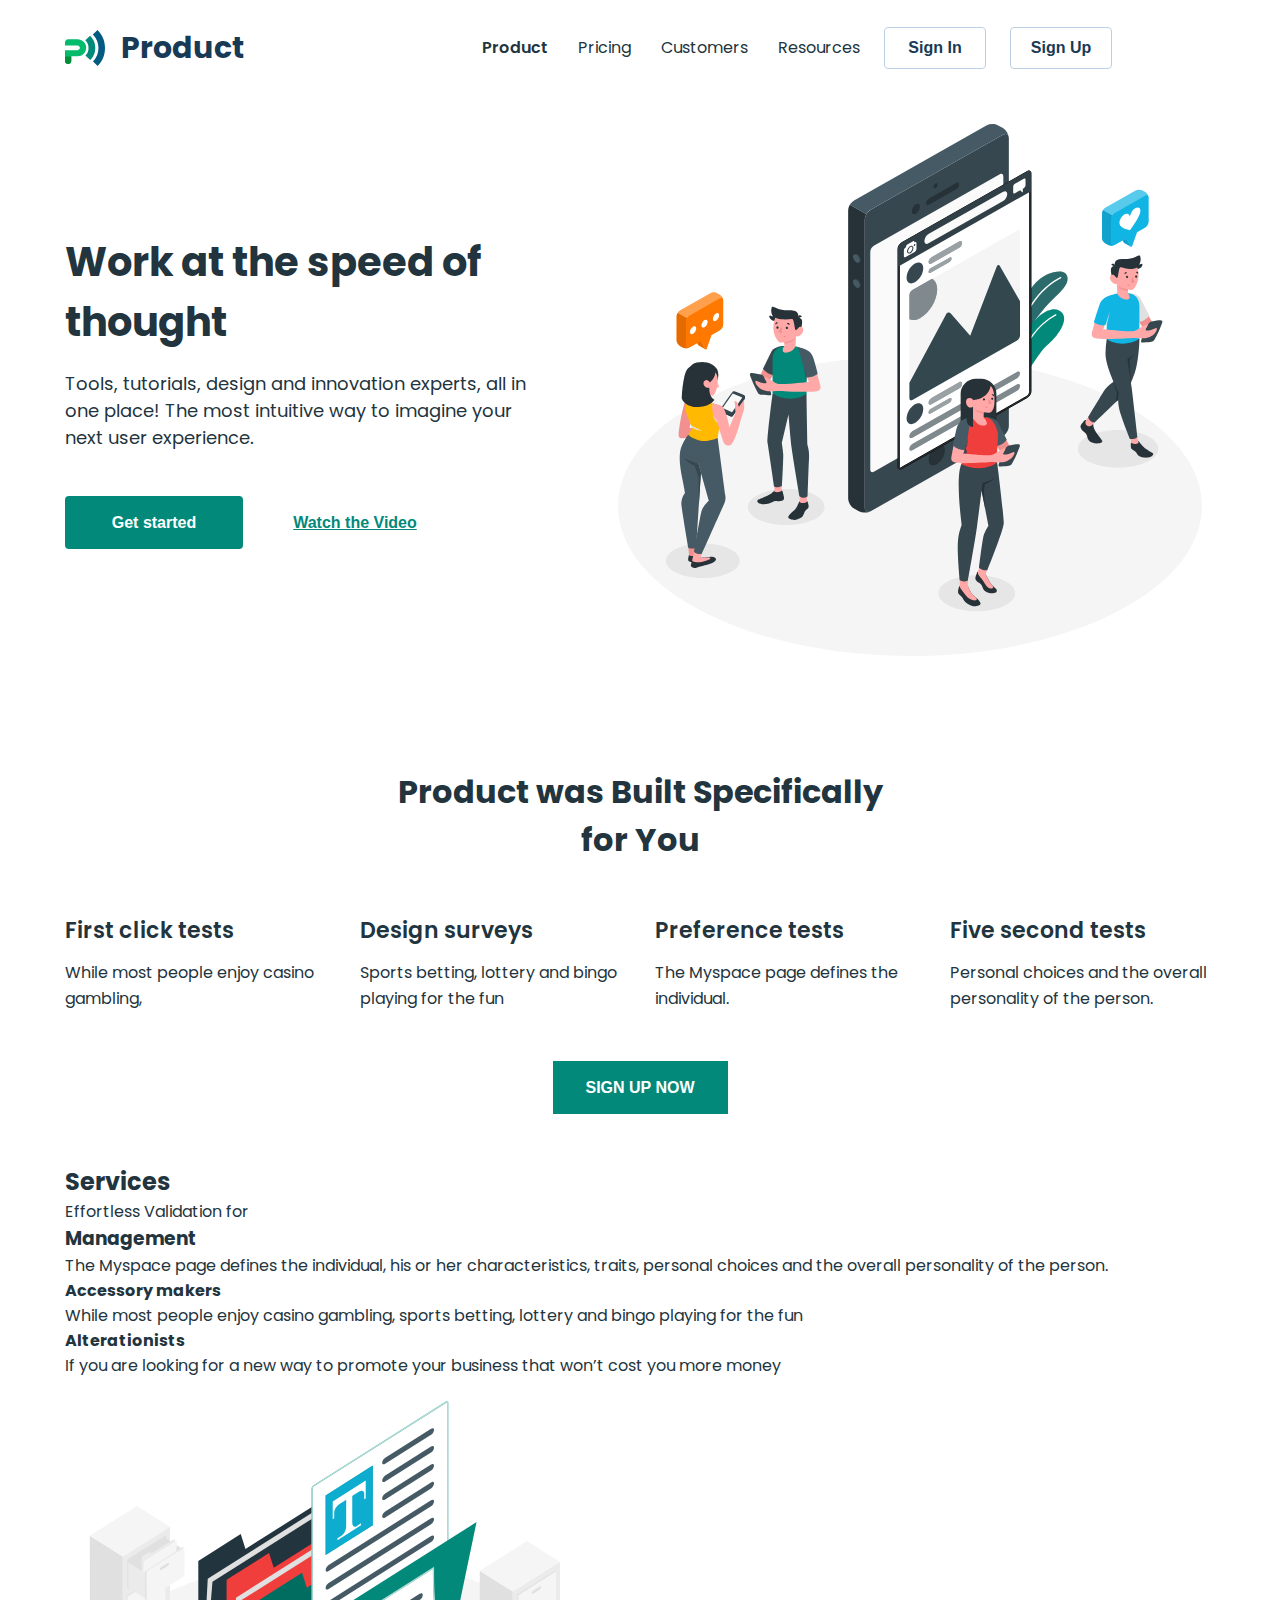
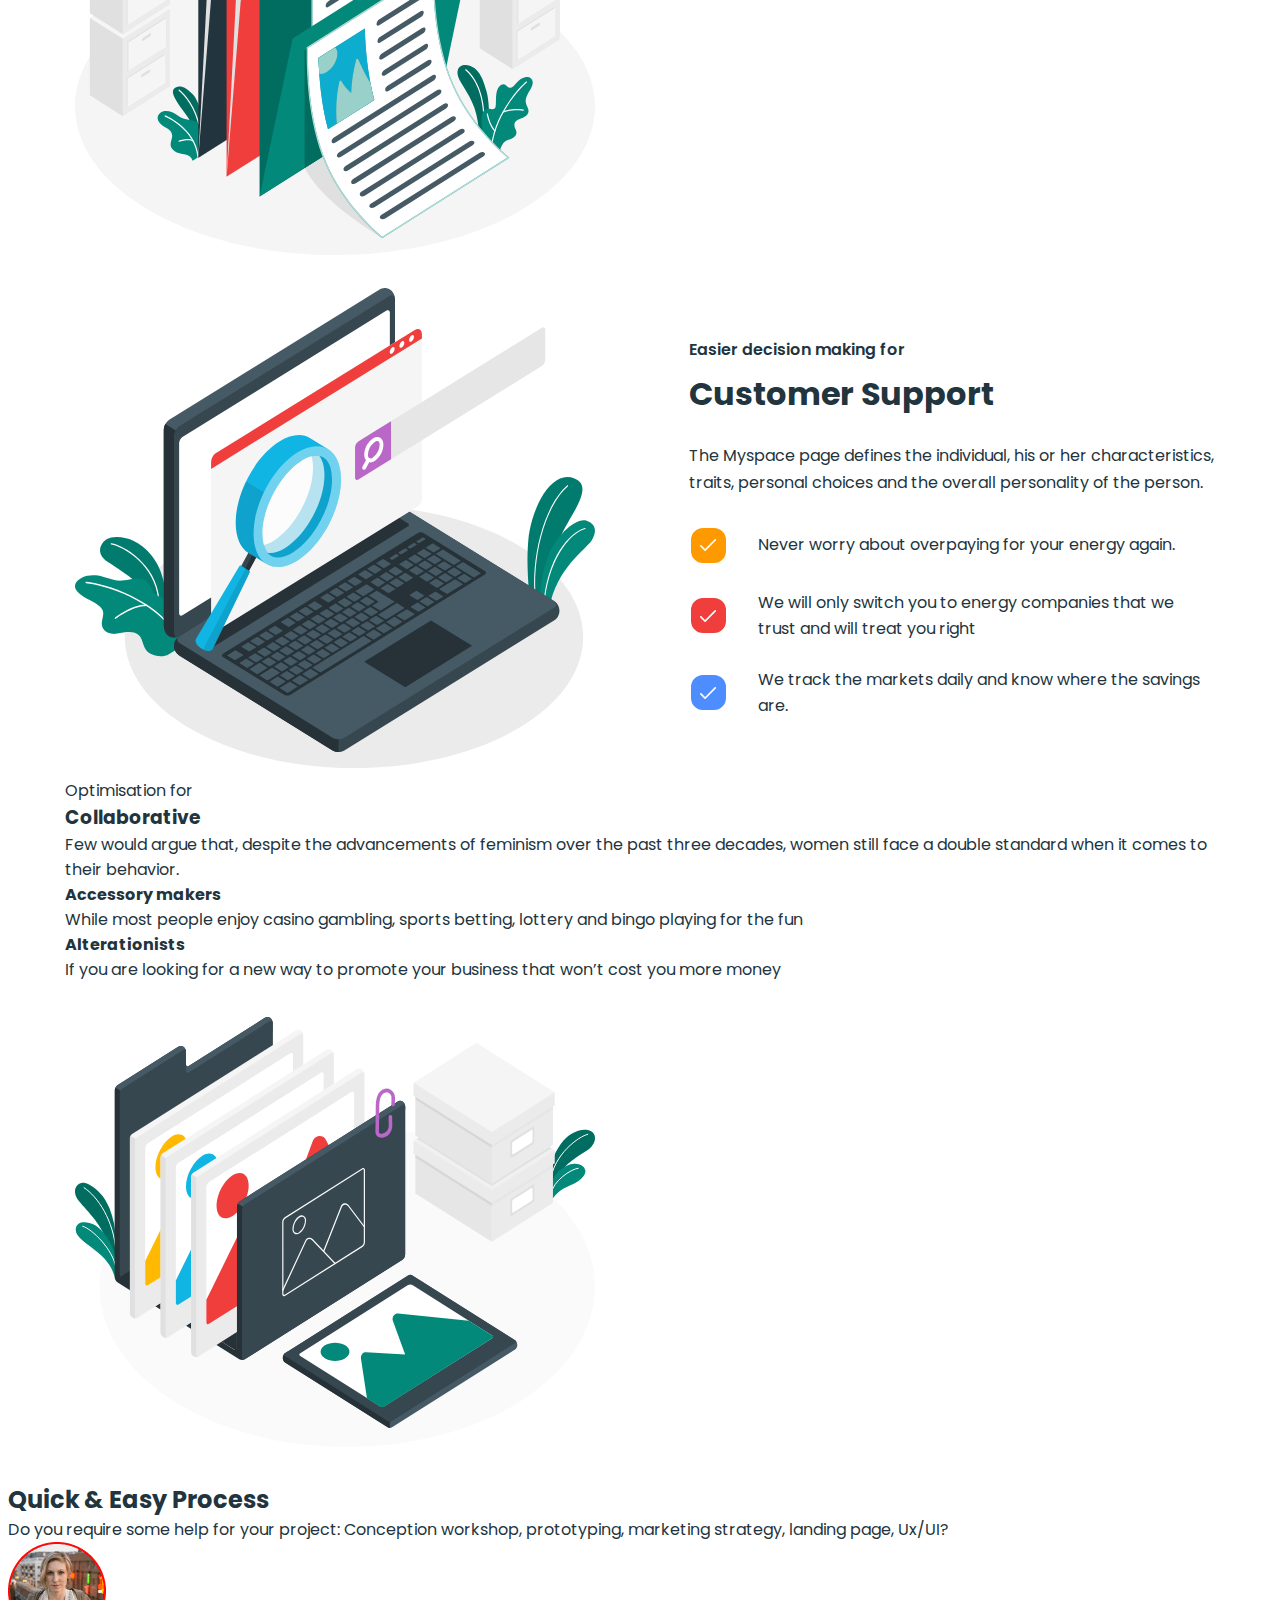
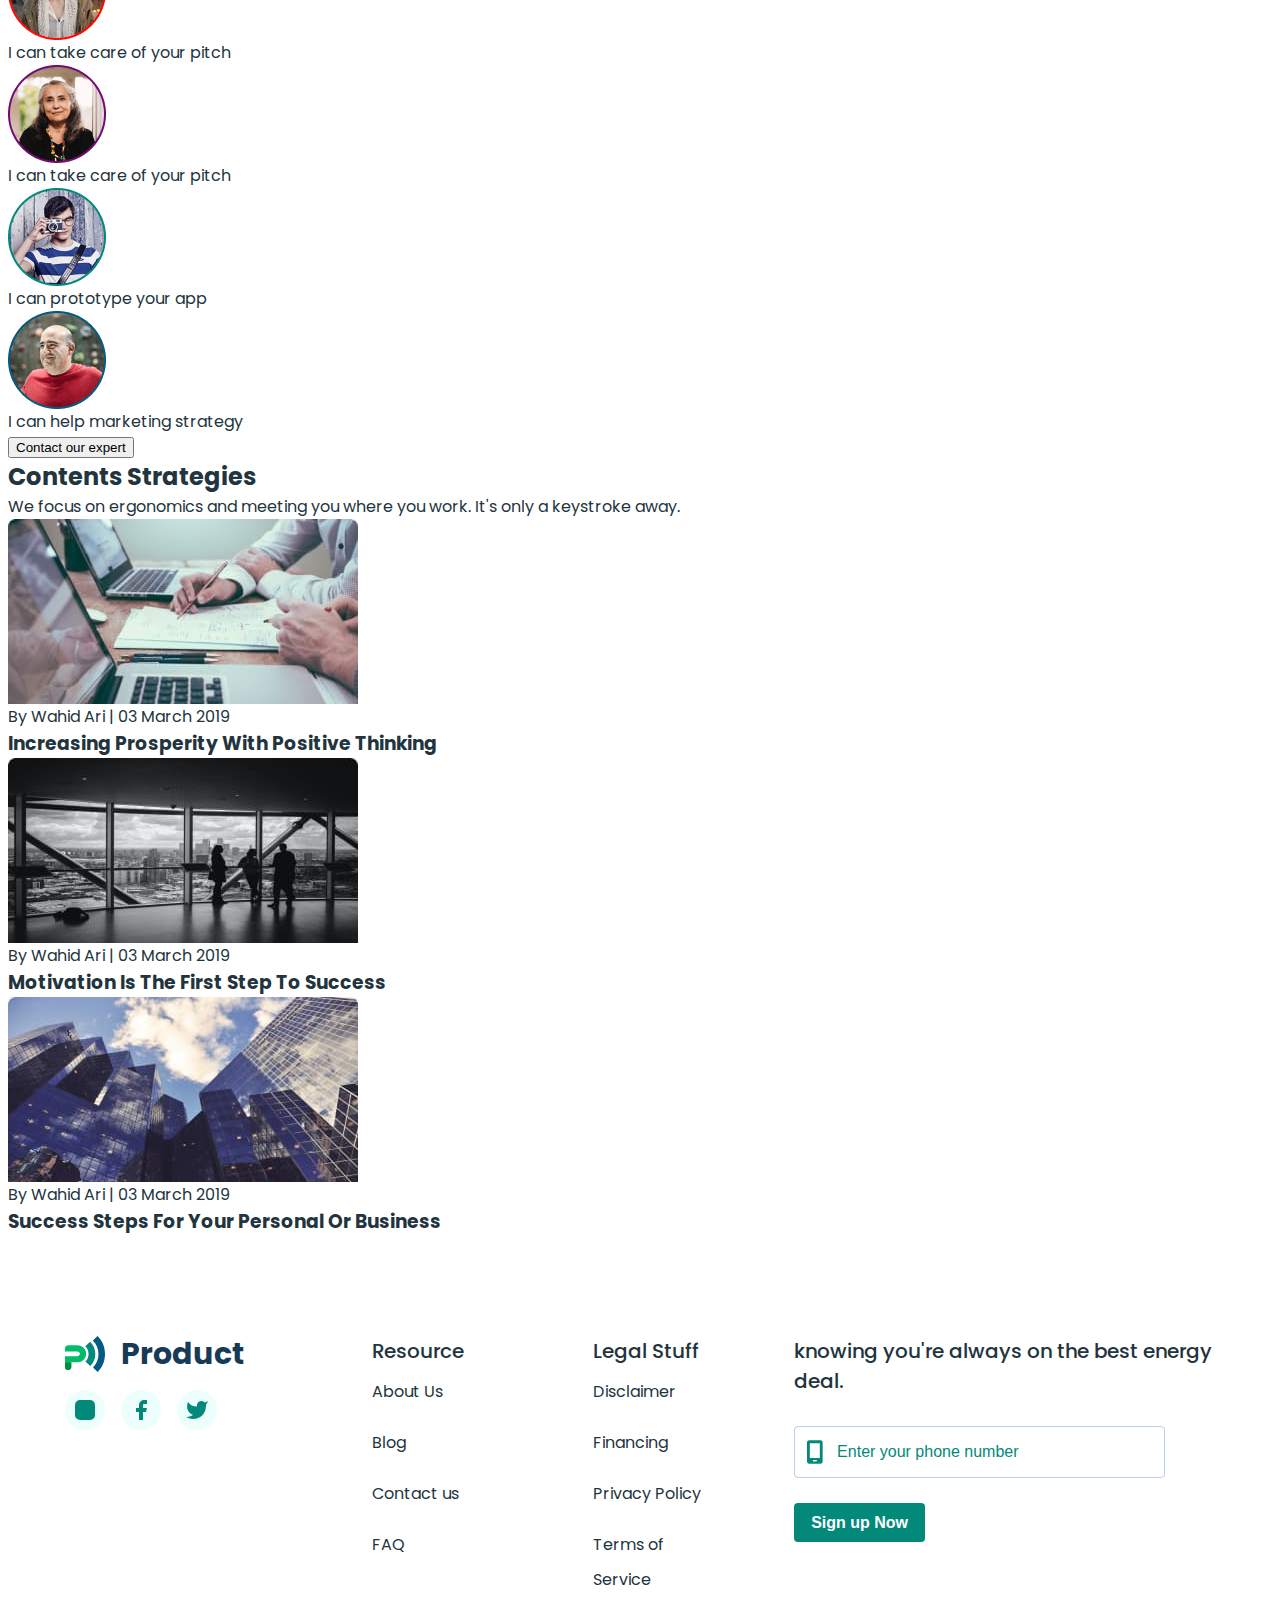
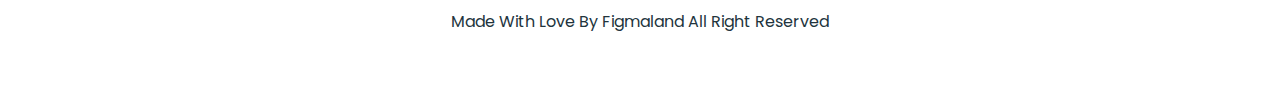
==== commit f870ba26: "add footer" ====
--- a/index.html
+++ b/index.html
@@ -288,5 +288,115 @@
         </ul>
       </section>
     </main>
+    <footer class="footer">
+      <div class="container footer-container">
+        <div class="footer-social-box">
+          <a href="./index.html" class="logo">
+            <img
+              src="./image/logo.svg"
+              alt="website logo"
+              class="footer-logo-img"
+              width="40"
+              height="36"
+            />
+            Product
+          </a>
+          <ul class="social-list">
+            <li class="social-item">
+              <a
+                href=""
+                class="social-link"
+                target="_blank"
+                aria-label="instagram link"
+              >
+                <svg class="social-icon" width="24" height="24">
+                  <use href="./image/icons.svg#icon-instagram"></use>
+                </svg>
+              </a>
+            </li>
+            <li class="social-item">
+              <a
+                href=""
+                class="social-link"
+                target="_blank"
+                aria-label="facebook link"
+              >
+                <svg class="social-icon" width="24" height="24">
+                  <use href="./image/icons.svg#icon-facebook"></use>
+                </svg>
+              </a>
+            </li>
+            <li class="social-item">
+              <a
+                href=""
+                class="social-link"
+                target="_blank"
+                aria-label="twitter link"
+              >
+                <svg class="social-icon" width="24" height="24">
+                  <use href="./image/icons.svg#icon-twitter"></use>
+                </svg>
+              </a>
+            </li>
+          </ul>
+        </div>
+        <div class="resource-box">
+          <p class="resource-title">Resource</p>
+          <ul class="resource-list">
+            <li class="resource-item">
+              <a href="" class="resource-link">About Us</a>
+            </li>
+            <li class="resource-item">
+              <a href="" class="resource-link">Blog</a>
+            </li>
+            <li class="resource-item">
+              <a href="" class="resource-link">Contact us</a>
+            </li>
+            <li class="resource-item">
+              <a href="" class="resource-link">FAQ</a>
+            </li>
+          </ul>
+        </div>
+
+        <div class="resource-box stuff-box">
+          <p class="resource-title">Legal Stuff</p>
+          <ul class="resource-list">
+            <li class="resource-item">
+              <a href="" class="resource-link">Disclaimer</a>
+            </li>
+            <li class="resource-item">
+              <a href="" class="resource-link">Financing</a>
+            </li>
+            <li class="resource-item">
+              <a href="" class="resource-link">Privacy Policy</a>
+            </li>
+            <li class="resource-item">
+              <a href="" class="resource-link">Terms of Service</a>
+            </li>
+          </ul>
+        </div>
+        <div class="footer-form-box">
+          <p class="footer-form-title">
+            knowing you're always on the best energy deal.
+          </p>
+          <form action="" class="footer-form">
+            <label class="footer-form-label">
+              <input
+                type="tel"
+                class="footer-form-input"
+                name="user-tel"
+                placeholder="Enter your phone number"
+                required
+              />
+              <svg class="footer-form-icon" width="18" height="28">
+                <use href="./image/icons.svg#icon-mobile-screen"></use>
+              </svg>
+            </label>
+            <button class="footer-form-btn" type="submit">Sign up Now</button>
+          </form>
+        </div>
+      </div>
+      <p class="footer-text">Made With Love By Figmaland All Right Reserved</p>
+    </footer>
   </body>
 </html>
--- a/css/styles.css
+++ b/css/styles.css
@@ -280,3 +280,140 @@
 .customer-list-item:nth-child(3)::before {
   background-color: #4d8dff;
 }
+
+/* FOOTER */
+.footer {
+  padding-top: 100px;
+  padding-bottom: 40px;
+}
+
+.footer-container {
+  display: flex;
+  justify-content: space-between;
+}
+.footer-social-box {
+  margin-right: 146px;
+}
+.resource-box {
+  margin-right: 129px;
+}
+.stuff-box {
+  margin-right: 83px;
+}
+.logo {
+  font-weight: 700;
+    font-size: 30px;
+    line-height: 93%;
+    color: #173a56;
+
+    display: flex;
+    align-items: center;
+    gap: 16px;
+
+    margin-bottom: 18px;
+}
+  .social-list {
+    display: flex;
+    gap: 16px;
+    
+  }
+  .social-item {
+    width: 40px;
+    height: 40px;
+
+  }
+  .social-link {
+ border-radius: 100%;
+  background-color: #edfffc;
+  width: 100%;
+  height: 100%;
+  display: flex;
+  justify-content: center;
+  align-items: center;
+  }
+  .social-icon {
+ fill: #02897A;
+  }
+.resource-title {
+  font-weight: 500;
+  font-size: 20px;
+  line-height: 150%;
+  color: #22343d;
+
+  margin-bottom: 8px;
+  max-width: 280px;
+}
+.resource-item:not(:last-child) {
+  margin-bottom: 16px;
+
+}
+.resource-link {
+  line-height: 219%;
+  color: #22343d;
+}
+
+.footer-form {
+  display: flex;
+  flex-direction: column;
+  gap: 25px;
+  align-items: flex-start;
+}
+.footer-form-title {
+
+  font-weight: 500;
+  font-size: 20px;
+  line-height: 150%;
+  
+  margin-bottom: 30px;
+}
+.footer-form-label {
+  position: relative;
+}
+.footer-form-input {
+width: 325px;
+  height: 48px;
+  border: 1px solid #bcd0e5;
+    border-radius: 4px;
+    background-color: transparent;
+
+    padding-left: 42px;
+ 
+
+}
+
+.footer-form-input::placeholder {
+  font-weight: 400;
+  font-size: 16px;
+  line-height: 175%;
+  color: #02897a;
+}
+.footer-form-icon {
+  position: absolute;
+  top: 50%;
+  left: 12px;
+  transform: translateY(-50%);
+
+  fill: #02897a;
+}
+.footer-form-btn {
+ border-radius: 4px;
+  min-width: 131px;
+  height: 39px;
+  border: none;
+  background-color: #02897a;
+
+
+    font-weight: 700;
+    font-size: 16px;
+    text-align: center;
+    color: #fff;
+}
+
+.footer-text {
+  line-height: 187%;
+  display: flex;
+  justify-content: center;
+
+  margin-top: 10px;
+}
+     